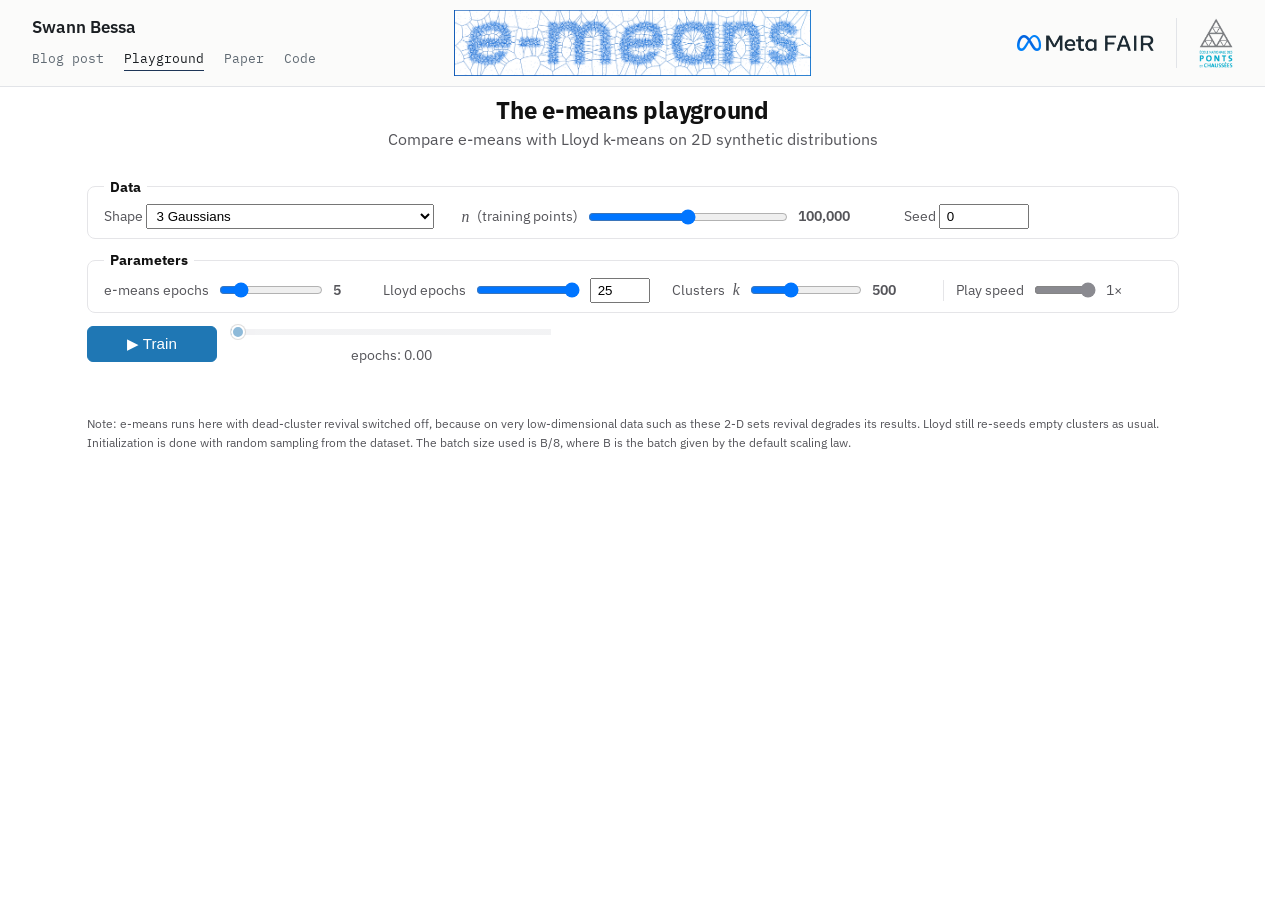
==== playground.html @ 5ebbab5a "Menu: Playground right after Blog post; playground draws Voronoi cells up to 700 clusters" ====
<!DOCTYPE html>
<html lang="en">
<head>
<meta charset="utf-8">
<meta name="viewport" content="width=device-width, initial-scale=1">
<meta name="color-scheme" content="light">
<title>The e-means playground</title>
<link rel="preconnect" href="https://fonts.googleapis.com">
<link rel="preconnect" href="https://fonts.gstatic.com" crossorigin>
<link href="https://fonts.googleapis.com/css2?family=IBM+Plex+Mono:wght@400;500;600&family=IBM+Plex+Sans:wght@400;500;600;700&display=swap" rel="stylesheet" media="print" onload="this.media='all'">
<noscript><link href="https://fonts.googleapis.com/css2?family=IBM+Plex+Mono:wght@400;500;600&family=IBM+Plex+Sans:wght@400;500;600;700&display=swap" rel="stylesheet"></noscript>
<style>
html{scrollbar-gutter:stable; -webkit-text-size-adjust:100%; text-size-adjust:100%;}
.em-header{border-bottom:1px solid #e2e4e8; background:#fbfbfa; line-height:1.5;}
.em-header-inner{max-width:1400px; margin:0 auto; padding:10px 32px; display:grid;
    grid-template-columns:1fr auto 1fr; align-items:center; gap:12px 36px;}
.em-left{justify-self:start; display:flex; align-items:baseline; flex-wrap:wrap; gap:8px 28px;}
.em-name{font-family:"IBM Plex Sans",-apple-system,"Segoe UI",sans-serif; font-weight:600; font-size:17px;
  color:#1b1f23; text-decoration:none;}
.em-nav{font-family:"IBM Plex Mono",ui-monospace,Menlo,Consolas,monospace; font-size:13px; display:flex; gap:20px;}
.em-nav a{color:#616b74; text-decoration:none; padding-bottom:2px; border-bottom:1px solid transparent;}
.em-nav a:hover, .em-nav a.active{color:#1b1f23; border-bottom-color:#1d3557;}
.em-paper{position:relative; display:inline-block;}
.em-paper summary{list-style:none; cursor:pointer; color:#616b74; padding-bottom:2px;
  border-bottom:1px solid transparent;}
.em-paper summary::-webkit-details-marker{display:none;}
.em-paper summary:hover, .em-paper[open] summary{color:#1b1f23; border-bottom-color:#1d3557;}
.em-paper-pop{position:absolute; left:0; top:calc(100% + 10px); z-index:20; width:min(680px, 92vw);
  background:#fff; border:1px solid #e2e4e8; border-radius:8px; padding:14px 16px;
  box-shadow:0 6px 24px rgba(0,0,0,0.08); font-family:"IBM Plex Sans",-apple-system,sans-serif;}
.em-paper-arxiv{font-size:13px; color:#616b74; margin-bottom:10px;}
.em-cite{font-family:"IBM Plex Mono",ui-monospace,Menlo,Consolas,monospace; font-size:12px;
  background:#f6f6f7; border:1px solid #e2e4e8; border-radius:6px; padding:10px 12px; margin:0 0 10px;
  white-space:pre; overflow-x:auto; color:#1b1f23;}
.em-copy{font-size:12px; padding:5px 12px;}
.em-mark{justify-self:center; display:block; line-height:0; background:#fff;
  border:none; transition:box-shadow 0.15s;}
.em-mark:hover{box-shadow:0 2px 10px rgba(0,0,0,0.12);}
.em-mark img{display:block; height:66px; width:auto;}
.em-mark{position:relative; cursor:zoom-in;}
.em-mark::after{content:"Click to zoom"; position:absolute; left:50%; top:calc(100% + 6px); transform:translateX(-50%); font:12px/1.4 "IBM Plex Sans",-apple-system,sans-serif; color:#fff; background:rgba(27,31,35,0.88); padding:3px 9px; border-radius:4px; white-space:nowrap; opacity:0; pointer-events:none; transition:opacity 0.15s; z-index:30;}
.em-mark:hover::after{opacity:1;}
.em-mark:focus-visible::after{opacity:1;}
.em-zoom{position:fixed; top:0; right:0; bottom:0; left:0; z-index:1000; display:none; flex-direction:column; align-items:center; justify-content:center; gap:16px; margin:0; padding:24px; background:rgba(251,251,250,0.97); cursor:zoom-out;}
.em-zoom.open{display:flex;}
.em-zoom img{max-width:min(1600px, 94vw); max-height:78vh; width:auto; height:auto; background:#fff; border:none; box-shadow:0 6px 30px rgba(0,0,0,0.12);}
.em-zoom figcaption{font-size:1.05em; color:#55555a;}
@media (max-width:1180px){
  .em-header-inner{grid-template-columns:1fr auto;}
  .em-mark{grid-column:1 / -1; grid-row:1;}
}
.em-logos{justify-self:end; display:flex; align-items:center; gap:22px;}
.em-logos > span{line-height:0; border:none; text-decoration:none;}
.em-logos img{display:block; width:auto;}
.em-logos .logo-fair{height:16px;}
.em-logos .logo-enpc{height:50px;}
.em-logos > span + span{padding-left:22px; border-left:1px solid #e2e4e8;}
</style>
<style>
:root{
  --ink:#111111; --ink-2:#55555a; --rule:#e5e5e8; --bg:#ffffff;
  --emablue:#1f77b4; --emared:#d62728;
}
*{box-sizing:border-box}
body{margin:0; background:var(--bg); color:var(--ink);
  font-family:"IBM Plex Sans",-apple-system,"Segoe UI","Helvetica Neue",Arial,sans-serif;
  line-height:1.5; font-size:16px;}
.wide{max-width:1140px; margin:0 auto; padding:14px 24px 80px;}
h1{font-size:1.7em; margin:8px 0 6px;}
p.lede{color:var(--ink-2); max-width:760px;}
h2{font-size:1.1em; margin:1.6em 0 0.5em;}
fieldset{border:1px solid var(--rule); border-radius:8px; padding:4px 16px 6px; margin:0 0 10px;}
fieldset .row{margin:2px 0;}
fieldset label{margin-top:1px; margin-bottom:1px;}
/* narrower parameter sliders so e-means epochs, Lloyd epochs and k fit on one line */
#paramKlog{width:112px;}
/* replay speed: not a run setting, so it looks different (grey, after a divider) */
.speedslider{display:inline-flex; align-items:center; gap:8px; padding-left:12px; border-left:1px solid var(--rule);}
/* the Parameters row is one line on desktop: slightly tighter gaps there */
@media (min-width:601px){fieldset:nth-of-type(2) .row{column-gap:12px;}}
#playSpeed{width:62px; accent-color:#8a8a90;}
.speedval{min-width:2.4em; color:var(--ink-2); font-variant-numeric:tabular-nums;}
@media (max-width:600px){.speedslider{display:grid; padding-left:0; border-left:0;} #playSpeed{width:100%;}}
#paramKval{min-width:3.5em;}
legend{font-weight:700; font-size:0.9em; padding:0 6px;}
label{display:inline-block; font-size:0.88em; color:var(--ink-2); margin:4px 10px 4px 0;}
input[type=number], select{font-size:0.95em; padding:3px 6px; width:90px;}
select{width:auto;}
textarea{width:100%; height:110px; font-family:"SF Mono","Menlo","Consolas",monospace; font-size:0.85em;}
.row{display:flex; flex-wrap:wrap; gap:4px 18px; align-items:center; margin:6px 0;}
.logslider{display:inline-flex; align-items:center; gap:8px;}
.logslider input[type=range]{width:200px;}
.logval{display:inline-block; min-width:5.5em; font-variant-numeric:tabular-nums; font-weight:600;}
button{font-size:0.95em; padding:8px 18px; border-radius:6px; border:1px solid var(--emablue);
  background:var(--emablue); color:#fff; cursor:pointer;}
button:hover{opacity:0.9}
button.secondary{background:#fff; color:var(--emablue);}
button:disabled{opacity:0.4; cursor:default;}
.anim-row{display:flex; flex-direction:column; margin-top:8px;
  border:1px solid var(--rule); border-radius:10px; padding:10px 20px 14px; background:#fcfcfd;}
/* below ~1100 px the chart moves to a second line instead of being cut off on the right */
.anim-panels{display:flex; gap:24px; flex-wrap:wrap; justify-content:center; justify-content:safe center; overflow-x:auto;}
.anim-row.stale .anim-panels{opacity:0.45;}
.anim-row canvas{border-radius:4px; max-width:100%; height:auto;}
.panel-title{font-weight:700; font-size:0.9em; min-height:1.3em; margin-bottom:6px; width:320px;
  display:flex; align-items:flex-end; line-height:1.3;}
.panel-title.lloyd{color:var(--emared)}
.panel-title.ema{color:var(--emablue)}
.readout{font-size:0.88em; color:var(--ink-2); margin-top:6px; min-height:3em; max-width:320px;}
.chart-legend{display:flex; gap:16px; justify-content:center; margin-top:8px; font-size:0.85em; color:var(--ink-2);}
.chart-legend .legend-item{display:inline-flex; align-items:center; gap:6px;}
.chart-legend .dot{display:inline-block; width:10px; height:10px; border-radius:50%;}
.chart-legend .line{display:inline-block; width:18px; height:0; border-top:2.2px solid; margin:0 1px;}
.chart-legend .line.dashed{border-top-style:dashed;}
.status{font-size:0.88em; color:var(--ink-2); margin-top:10px; white-space:pre-wrap; min-height:1.5em;}
.status.err{color:var(--emared); font-weight:600;}
.status .err{color:var(--emared); font-weight:600;}
/* the result: one sentence under the plots, each number in the colour of the method it favours */
.result-box{margin-top:14px; min-height:3.2em; font-size:1.02em; color:var(--ink); line-height:1.5;
  display:flex; flex-direction:column; align-items:center; justify-content:center; text-align:center;}
.result-box:empty{visibility:hidden;}
.result-box .better{color:var(--emablue);}
.result-box .worse{color:var(--emared);}
.result-box .tip{color:var(--ink-2); font-size:0.92em; margin-top:2px;}
.result-box .waiting{color:var(--ink-2); font-style:italic;}
.linslider{display:inline-flex; align-items:center; gap:8px;}
.math{font-family:"Times New Roman",Times,serif; font-style:italic; font-size:1.12em;}
.footnote{font-size:0.78em; color:var(--ink-2); font-weight:normal; margin-top:18px;}
.linslider input[type=range]{width:104px;}
.controls{display:flex; align-items:center; flex-wrap:wrap; gap:8px 14px; margin:2px 0 0;}
/* one button: Train / Pause / Resume; wide enough for its longest label ("Preparing…") so the slider does
   not move when the label changes */
#startBtn{min-width:8.6em; white-space:nowrap;}
/* while preparing it ignores clicks but keeps the keyboard focus (the disabled attribute would drop it) */
#startBtn[aria-disabled="true"]{opacity:0.4; cursor:default;}
.play-btn{
  flex:0 0 auto; width:36px; height:36px; border-radius:50%;
  border:1px solid var(--rule); background:#fff; color:var(--emablue);
  font-size:0.85em; cursor:pointer; display:flex; align-items:center;
  justify-content:center; padding:0 0 0 2px;
}
.play-btn:hover{background:#f3f7fb}
/* the slider is 320 px wide when there is room and shrinks with the box on a phone */
.slider-col{display:flex; flex-direction:column; align-items:center; gap:4px; flex:0 1 320px; min-width:0;}
.slider-col input[type=range]{width:100%}
.slider-label{font-size:0.85em; color:var(--ink-2)}
/* playback slider, like a video player: played | computed | not computed yet */
/* drawn on the input itself, so it repaints whenever --pf/--bf change; --be lets the computed part
   reach the right edge once training is done (the thumb-centre mapping alone stops 7 px short) */
.slider-col input[type=range]{-webkit-appearance:none; appearance:none; height:18px; margin:0;
  cursor:pointer; --pf:0; --bf:0; --be:0;
  background:linear-gradient(to right, var(--emablue) calc(7px + (100% - 14px) * var(--pf)),
    #aac6e0 0 calc(7px + (100% - 14px) * var(--bf) + 7px * var(--be)), #e6e7ea 0) center / 100% 6px no-repeat;}
.slider-col input[type=range]:disabled{cursor:default; opacity:0.5;}
.slider-col input[type=range]:focus{outline:none;}
.slider-col input[type=range]::-moz-range-track{height:6px; border:none; background:transparent;}
.slider-col input[type=range]::-webkit-slider-runnable-track{height:6px; border:none; background:transparent;}
.slider-col input[type=range]::-moz-range-progress{background:transparent;}
.slider-col input[type=range]::-moz-range-thumb{box-sizing:border-box; width:14px; height:14px; border-radius:50%;
  background:var(--emablue); border:2px solid #fff; box-shadow:0 0 0 1px rgba(0,0,0,0.25);}
.slider-col input[type=range]::-webkit-slider-thumb{-webkit-appearance:none; box-sizing:border-box; width:14px;
  height:14px; margin-top:-4px; border-radius:50%; background:var(--emablue); border:2px solid #fff;
  box-shadow:0 0 0 1px rgba(0,0,0,0.25);}
.slider-col input[type=range]:focus-visible::-moz-range-thumb{box-shadow:0 0 0 3px rgba(31,119,180,0.35);}
.slider-col input[type=range]:focus-visible::-webkit-slider-thumb{box-shadow:0 0 0 3px rgba(31,119,180,0.35);}
.linslider input[type=number]{width:4.5em;}
code{font-family:"SF Mono","Menlo","Consolas",monospace; background:#f4f4f6;
  border:1px solid var(--rule); border-radius:4px; padding:0.1em 0.4em; font-size:0.92em;}
</style>
<style id="emCodeStyle">
  .em-code-pop{width:auto; white-space:nowrap;}
  .em-nav .em-code-pop a.em-code-link{font-family:"IBM Plex Mono",ui-monospace,Menlo,Consolas,monospace; font-size:13px; color:#1f77b4;}
  /* phones: the pop-up spans the screen and its sentence wraps; the faiss path stays on one line */
  @media (max-width: 600px){
    .em-nav .em-code-pop{left:8px; right:8px; width:auto; white-space:normal;}
    .em-nav .em-code-pop a.em-code-link{white-space:nowrap;}
  }
</style>
<style id="pgHeroStyle">
  .pg-hero{padding:10px 0 11px; text-align:center;}
  .pg-hero-inner{max-width:1140px; margin:0 auto; padding:0 24px;}
  .pg-hero h1{font-size:24px; line-height:1.15; margin:0 0 2px; letter-spacing:-0.01em;}
  .pg-hero p.lede{font-size:16px; color:var(--ink-2); margin:0; max-width:none;}
</style>
<style id="pgPhoneStyle">
/* ===== Phones, tablets and touch screens. Every rule that changes the page is inside a media query that a
   desktop browser (fine pointer, wider than 600 px) does not match, so desktops render exactly as before. ===== */
.lbl{display:contents;}          /* label text wrapper: invisible on desktop, a grid cell on phones */
.touch-note{display:none;}       /* the note on phone limits, shown on touch screens only */

/* --- Touch screens (a finger is the main pointer): targets of at least 44 px, and 16 px text in the form
   fields so that iOS does not zoom the page in when one is tapped (pinch-zoom stays available). --- */
@media (pointer: coarse){
  select, input[type=number]{font-size:16px; min-height:44px;}
  #startBtn{min-height:44px;}
  .em-copy{min-height:44px;}
  .em-nav a.em-code-link{display:inline-block; padding:12px 0;}
  fieldset input[type=range]{height:44px;}
  /* the header links keep their look; an invisible margin around each one takes the finger */
  .em-name, .em-nav a, .em-paper summary{position:relative;}
  .em-name::after, .em-nav a::after, .em-paper summary::after{content:""; position:absolute;
    left:-6px; right:-6px; top:-11px; bottom:-11px;}
  /* playback slider: 44 px tall to grab, the visible track stays 6 px, the thumb grows from 14 to 26 px
     (the played / computed bar is re-drawn for the bigger thumb) */
  .slider-col input[type=range]{height:44px;
    background:linear-gradient(to right, var(--emablue) calc(13px + (100% - 26px) * var(--pf)),
      #aac6e0 0 calc(13px + (100% - 26px) * var(--bf) + 13px * var(--be)), #e6e7ea 0) center / 100% 6px no-repeat;}
  .slider-col input[type=range]::-moz-range-thumb{width:26px; height:26px;}
  .slider-col input[type=range]::-webkit-slider-thumb{width:26px; height:26px; margin-top:-10px;}
  .touch-note{display:block;}
}

/* --- Below 940 px the Paper menu (680 px wide, anchored at its link) runs off the right edge: open both menus
   under the header, inside the screen, and let the citation wrap --- */
@media (max-width: 940px){
  .em-header-inner{position:relative;}
  .em-paper{position:static;}
  .em-paper-pop{left:16px; right:16px; width:auto; max-width:680px; top:calc(100% - 4px);}
  .em-code-pop{left:auto;}
  .em-cite{white-space:pre-wrap;}
}

/* --- Phones held upright (up to 600 px wide) --- */
@media (max-width: 600px){
  /* header: the wordmark on its own line, shrunk to the screen; then the name with the two logos (smaller,
     still plain images); then the links */
  .em-header-inner{grid-template-columns:1fr auto; padding:10px 16px 6px; gap:6px 12px;}
  .em-mark{grid-column:1 / -1; grid-row:1; justify-self:center; width:min(100%, 340px);}
  .em-mark img{width:100%; height:auto;}
  .em-left{display:contents;}
  .em-name{grid-column:1; grid-row:2; align-self:center;}
  .em-logos{grid-column:2; grid-row:2; gap:14px;}
  .em-logos > span + span{padding-left:14px;}
  .em-logos .logo-fair{height:12px;}
  .em-logos .logo-enpc{height:32px;}
  .em-nav{grid-column:1 / -1; grid-row:3; gap:4px 18px; flex-wrap:wrap;}
  .em-nav a, .em-paper summary{white-space:nowrap;}
  .pg-hero{padding:8px 0 9px;}
  .pg-hero-inner{padding:0 16px;}
  .pg-hero h1{font-size:22px;}
  .pg-hero p.lede{font-size:15px; line-height:1.4;}
  .wide{padding:10px 16px 48px;}
  /* settings: one per line, as label | slider | value, with the slider taking what is left */
  fieldset{min-width:0; padding:2px 12px 6px; margin-bottom:8px;}
  .row{display:block; margin:0;}
  .row > label{display:grid; grid-template-columns:6.4em minmax(0, 1fr) 5.2em; align-items:center;
    column-gap:8px; margin:0; padding:1px 0; line-height:1.25;}
  .lbl{display:block;}
  .row > label > select, #genSeed{grid-column:2 / -1;}
  #genSeed, #paramIters{justify-self:start;}
  select{width:100%; min-width:0;}
  .row input[type=range], #paramKlog{width:100%; min-width:0; margin:0;}
  .row .logval{min-width:0;}
  .controls{flex-wrap:nowrap; scroll-margin-top:8px;}
  /* plots: Lloyd and e-means side by side at half width, the loss chart under them; the canvases keep
     their shape (only their displayed size changes, never what is computed or drawn) */
  .anim-row{padding:8px 8px 10px;}
  .anim-panels{display:grid; grid-template-columns:repeat(2, minmax(0, 1fr)); gap:6px 10px;}
  .anim-panels > div:nth-child(3){grid-column:1 / -1; justify-self:center; width:100%; max-width:360px;
    margin-top:6px;}
  .anim-row canvas{width:100% !important;}
  .panel-title{width:auto; margin-bottom:4px;}
  .pt-more{display:none;}
  .readout{max-width:none; font-size:0.8em; line-height:1.35; min-height:4.05em;}
  .chart-legend{font-size:0.875em;}
  .footnote{font-size:0.875em;}
}

/* --- Phones held sideways (short screen, touch, wider than 600 px; a narrower one keeps the upright layout):
   one-line header and title, and the three plots in one
   row, sized so that a plot fits on the screen together with the Train button and the slider --- */
@media (orientation: landscape) and (min-width: 601px) and (max-height: 500px) and (pointer: coarse){
  .em-header-inner{grid-template-columns:1fr auto 1fr; padding:6px 24px; gap:6px 24px;}
  .em-mark{grid-column:auto; grid-row:auto; width:auto;}
  .em-mark img{height:36px; width:auto;}
  .em-left{gap:0 20px;}
  .em-nav{gap:16px;}
  .em-logos{gap:14px;}
  .em-logos > span + span{padding-left:14px;}
  .em-logos .logo-fair{height:12px;}
  .em-logos .logo-enpc{height:34px;}
  .pg-hero{padding:6px 0 7px;}
  .pg-hero-inner{display:flex; flex-wrap:wrap; align-items:baseline; justify-content:center; column-gap:16px;}
  .wide{padding-top:10px;}
  .row > label{flex:1 1 auto; white-space:nowrap; margin:0;}
  .row input[type=range], #paramKlog{width:60px; flex:1 1 60px; min-width:50px;}
  select{max-width:10em;}
  #genSeed{width:4.5em;}
  .controls{scroll-margin-top:6px;}
  .anim-row{padding:8px 12px 10px;}
  .anim-panels{--pw:min(320px, calc(100vh - 130px), calc((100vw - 140px) / 3)); gap:16px;}
  .anim-panels > div{width:var(--pw);}
  .anim-row canvas{width:100% !important;}
  .panel-title{width:auto;}
  .pt-more{display:none;}
  .readout{max-width:none;}
}
@supports (height: 100svh){
  @media (orientation: landscape) and (min-width: 601px) and (max-height: 500px) and (pointer: coarse){
    /* the small viewport: the screen height left when the browser's toolbars are showing */
    .anim-panels{--pw:min(320px, calc(100svh - 130px), calc((100vw - 140px) / 3));}
  }
}
</style>
<meta name="description" content="Compare e-means with Lloyd k-means on 2D synthetic distributions">
<meta property="og:type" content="website">
<meta property="og:url" content="https://e-means.github.io/playground.html">
<meta property="og:title" content="The e-means playground">
<meta property="og:description" content="Compare e-means with Lloyd k-means on 2D synthetic distributions">
<meta property="og:image" content="https://e-means.github.io/assets/emeans-wordmark.png">
<meta name="twitter:card" content="summary_large_image">
<meta name="twitter:title" content="The e-means playground">
<meta name="twitter:description" content="Compare e-means with Lloyd k-means on 2D synthetic distributions">
<meta name="twitter:image" content="https://e-means.github.io/assets/emeans-wordmark.png">
</head>
<body>
<header class="em-header">
  <div class="em-header-inner">
    <div class="em-left">
      <a class="em-name" href="https://swannbessa.github.io/">Swann Bessa</a>
      <nav class="em-nav">
        <a href="./">Blog post</a>
        <a href="playground.html" class="active">Playground</a>
        <details class="em-paper">
          <summary>Paper</summary>
          <div class="em-paper-pop">
            <div class="em-paper-arxiv">arXiv: link added on release (the paper is under review)</div>
            <pre class="em-cite" id="emCite">@misc{emeans2026,
  title  = {E-means: outperforming k-means (in one-tenth the epochs)},
  author = {Bessa, Swann and Mazar&eacute;, Pierre-Emmanuel and Szilvasy, Gergely
            and Touvron, Hugo and Picard, David and Douze, Matthijs
            and J&eacute;gou, Herv&eacute;},
  year   = {2026}
}</pre>
            <button type="button" class="secondary em-copy" id="emCopy">Copy citation</button>
          </div>
        </details>
        <details class="em-paper em-code">
          <summary>Code</summary>
          <div class="em-paper-pop em-code-pop">
            e-means is available in faiss : <a class="em-code-link" href="https://github.com/facebookresearch/faiss/tree/main/contrib/e_means" target="_blank" rel="noopener">faiss/contrib/e_means</a>
          </div>
        </details>
      </nav>
    </div>
    <a class="em-mark" href="assets/emeans-wordmark.png?v=silk320" aria-label="Zoom into the e-means logo"><img src="assets/emeans-wordmark.png?v=silk320" alt="e-means"></a>
    <div class="em-logos">
      <span><img class="logo-fair" src="assets/meta-fair-logo.png" alt="Meta FAIR"></span>
      <span><img class="logo-enpc" src="assets/enpc-logo.png" alt="École nationale des ponts et chaussées"></span>
    </div>
  </div>
</header>
<header class="pg-hero">
  <div class="pg-hero-inner">
    <h1>The e-means playground</h1>
    <p class="lede">Compare e-means with Lloyd k-means on 2D synthetic distributions</p>
  </div>
</header>
<div class="wide">

<fieldset>
<legend>Data</legend>
<div id="genControls" class="row">
  <label>Shape
    <select id="distSelect">
      <option value="vo_toy">3 Gaussians</option>
      <optgroup label="Geometric shapes">
      <option value="spirals">Spirals (three arms)</option>
      <option value="meta_logo">Meta logo</option>
      <option value="heart">Heart</option>
      <option value="star">Star outline</option>
      <option value="checkerboard">Checkerboard</option>
      <option value="sierpinski">Sierpinski triangle</option>
      <option value="olympic_rings">Olympic rings</option>
      <option value="lissajous">Lissajous curve</option>
      <option value="galaxy">Galaxy</option>
      <option value="flower">Flower</option>
      </optgroup>
      <optgroup label="Clustered shapes">
      <option value="gaussian_blobs">Gaussian blobs</option>
      <option value="gaussian_blobs_close">Gaussian blobs (close/overlapping)</option>
      <option value="anisotropic_blobs">Anisotropic blobs</option>
      <option value="uniform_cubes">Uniform cubes</option>
      <option value="moons_tiled">Interleaving moons</option>
      <option value="rings">Concentric rings</option>
      <option value="duplicate_heavy">Duplicate-heavy blobs</option>
      </optgroup>
      <optgroup label="Paper appendix">
      <option value="syn_unif_cube">Uniform cube</option>
      <option value="syn_gauss_iso">Isotropic Gaussian</option>
      <option value="syn_gauss_pow_a05">Stretched Gaussian (a = 1/2)</option>
      <option value="syn_gauss_pow_a1">Stretched Gaussian (a = 1)</option>
      <option value="syn_gauss_pow_a2">Stretched Gaussian (a = 2)</option>
      <option value="syn_gmm">Gaussian mixture (G = K)</option>
      <option value="syn_gmm_zipf">Gaussian mixture, Zipf-weighted (G = K)</option>
      </optgroup>
    </select>
  </label>
  <label class="logslider"><span class="lbl"><i class="math">n</i> (training points)</span>
    <input type="range" id="genNlog" min="4" max="6" step="0.01" value="5">
    <span class="logval" id="genNval">100,000</span>
    <input type="hidden" id="genN" value="100000">
  </label>
  <label>Seed <input type="number" id="genSeed" value="0" min="0" step="1"></label>
</div>
</fieldset>

<fieldset>
<legend>Parameters</legend>
<div class="row">
  <label class="linslider">e-means epochs
    <input type="range" id="paramEpochs" min="1" max="25" step="1" value="5">
    <span class="logval" id="paramEpochsVal" style="min-width:2em;">5</span>
  </label>
  <label class="linslider">Lloyd epochs
    <input type="range" id="paramItersRange" min="1" max="25" step="1" value="25">
    <input type="number" id="paramIters" value="25" min="1" max="1000" step="1">
  </label>
  <label class="logslider"><span class="lbl">Clusters <i class="math">k</i></span>
    <input type="range" id="paramKlog" min="2" max="4" step="any" value="2.69897">
    <span class="logval" id="paramKval">500</span>
    <input type="hidden" id="paramK" value="500">
  </label>
  <label class="speedslider" title="Slows the replay down. Training and the results are not affected.">Play speed
    <input type="range" id="playSpeed" min="0.1" max="1" step="0.05" value="1" aria-label="Replay speed">
    <span class="speedval" id="playSpeedVal">1&times;</span>
  </label>
</div>
</fieldset>

<div class="controls">
  <button id="startBtn" data-mode="train" aria-disabled="false">&#9654;&#xFE0E; Train</button>
  <div class="slider-col">
    <input type="range" min="0" max="1" step="0.01" value="0" aria-label="Playback position in epochs" disabled>
    <div class="slider-label">epochs: <span class="val">0.00</span><span class="wait"></span></div>
  </div>
</div>

<div class="anim-row" id="animRow" style="display:none;">
  <div class="anim-panels">
  <div>
    <div class="panel-title lloyd"><span>Lloyd<span class="pt-more"> (full batch)</span></span></div>
    <canvas class="left" width="320" height="320"></canvas>
    <div class="readout" data-r="lloyd"></div>
  </div>
  <div>
    <div class="panel-title ema"><span>e-means<span class="pt-more"> (scaling-law batch + step)</span></span></div>
    <canvas class="right" width="320" height="320"></canvas>
    <div class="readout" data-r="ema"></div>
  </div>
  <div>
    <div class="panel-title" style="color:var(--ink-2)">Loss (MSE): train vs held-out test</div>
    <canvas class="chart" width="320" height="320"></canvas>
    <div class="chart-legend" style="display:grid; grid-template-columns:auto auto; column-gap:16px; row-gap:4px; justify-content:center;">
      <span class="legend-item"><i class="line" style="border-top-color:var(--emablue)"></i>e-means train</span>
      <span class="legend-item"><i class="line dashed" style="border-top-color:var(--emablue)"></i>e-means test</span>
      <span class="legend-item"><i class="line" style="border-top-color:var(--emared)"></i>Lloyd train</span>
      <span class="legend-item"><i class="line dashed" style="border-top-color:var(--emared)"></i>Lloyd test</span>
    </div>
  </div>
  </div>
</div>
<div class="result-box" id="resultBox" style="display:none;"></div>
<div id="statusBox" class="status"></div>

<p class="footnote">Note: e-means runs here with dead-cluster revival switched off, because on very
low-dimensional data such as these 2-D sets revival degrades its results. Lloyd still re-seeds
empty clusters as usual. Initialization is done with random sampling from the dataset.
The batch size used is B/8, where B is the batch given by the default scaling law.</p>
<p class="footnote touch-note">On phones and tablets this page keeps runs small, so that the tab
fits in a phone's memory and a run takes about a minute: <i class="math">n</i> stops at about 300,000 points, a
run may do at most 3 times the work of the default one (<i class="math">n</i> &times; <i class="math">k</i>
&times; all epochs up to 4.5 billion), and training uses at most 4 threads. None of this changes the results.
For bigger runs, use a computer.</p>

<script>
"use strict";

function mulberry32(seed) {
  let a = seed >>> 0;
  return function () {
    a |= 0; a = (a + 0x6D2B79F5) | 0;
    let t = Math.imul(a ^ (a >>> 15), 1 | a);
    t = (t + Math.imul(t ^ (t >>> 7), 61 | t)) ^ t;
    return ((t ^ (t >>> 14)) >>> 0) / 4294967296;
  };
}
function gaussian(rng) {
  let u = 0, v = 0;
  while (u === 0) u = rng();
  while (v === 0) v = rng();
  return Math.sqrt(-2 * Math.log(u)) * Math.cos(2 * Math.PI * v);
}
function shuffledIndices(rng, n) {
  const a = new Array(n);
  for (let i = 0; i < n; i++) a[i] = i;
  for (let i = n - 1; i > 0; i--) {
    const j = Math.floor(rng() * (i + 1));
    const tmp = a[i]; a[i] = a[j]; a[j] = tmp;
  }
  return a;
}
function choiceNoReplace(rng, n, k) {
  return shuffledIndices(rng, n).slice(0, k);
}
function weightedChoice(rng, items, weights, wsum) {
  let r = rng() * wsum;
  for (let i = 0; i < items.length; i++) {
    r -= weights[i];
    if (r <= 0) return items[i];
  }
  return items[items.length - 1];
}

function multinomialSizes(rng, n, k) {
  const sizes = new Array(k).fill(0);
  for (let i = 0; i < n; i++) sizes[Math.floor(rng() * k)]++;
  return sizes;
}
function weightedMultinomialSizes(rng, n, weights) {
  const k = weights.length;
  const wsum = weights.reduce((a, b) => a + b, 0);
  const cum = new Array(k);
  let acc = 0;
  for (let i = 0; i < k; i++) { acc += weights[i] / wsum; cum[i] = acc; }
  const sizes = new Array(k).fill(0);
  for (let i = 0; i < n; i++) {
    const r = rng();
    let lo = 0, hi = k - 1;
    while (lo < hi) { const mid = (lo + hi) >> 1; if (cum[mid] < r) lo = mid + 1; else hi = mid; }
    sizes[lo]++;
  }
  return sizes;
}
function padRows(rng, rows, fromDim, d) {
  if (fromDim >= d) return rows.map(r => r.slice(0, d));
  return rows.map(r => {
    const row = r.slice();
    for (let e = fromDim; e < d; e++) row.push(gaussian(rng) * 0.05);
    return row;
  });
}
function genGaussianBlobs(n, k, d, seed, spread) {
  spread = spread || 1.0;
  const rng = mulberry32(seed);
  const centers = Array.from({ length: k }, () => Array.from({ length: d }, () => rng() * 20 - 10));
  const sizes = multinomialSizes(rng, n, k);
  const rows = [];
  for (let i = 0; i < k; i++) {
    for (let s = 0; s < sizes[i]; s++) {
      rows.push(centers[i].map(c => c + gaussian(rng) * spread));
    }
  }
  return rows;
}
function genAnisotropicBlobs(n, k, d, seed) {
  const rng = mulberry32(seed);
  const centers = Array.from({ length: k }, () => Array.from({ length: d }, () => rng() * 20 - 10));
  const sizes = multinomialSizes(rng, n, k);
  const rows = [];
  for (let i = 0; i < k; i++) {
    const scale = Array.from({ length: d }, () => rng() * 2.8 + 0.2);
    for (let s = 0; s < sizes[i]; s++) {
      rows.push(centers[i].map((c, t) => c + gaussian(rng) * scale[t]));
    }
  }
  return rows;
}
function genUniformCubes(n, k, d, seed, side) {
  side = side || 2.0;
  const rng = mulberry32(seed);
  const centers = Array.from({ length: k }, () => Array.from({ length: d }, () => rng() * 20 - 10));
  const sizes = multinomialSizes(rng, n, k);
  const rows = [];
  for (let i = 0; i < k; i++) {
    for (let s = 0; s < sizes[i]; s++) {
      rows.push(centers[i].map(c => c + (rng() * 2 - 1) * side));
    }
  }
  return rows;
}
function genMoonsTiled(n, k, d, seed, noise) {
  noise = noise || 0.08;
  const rng = mulberry32(seed);
  const pairs = Math.max(1, Math.floor(k / 2));
  const perPair = Math.floor(n / pairs);
  const rows = [];
  for (let p = 0; p < pairs; p++) {
    const cx = rng() * 30 - 15, cy = rng() * 30 - 15;
    const half = Math.floor(perPair / 2);
    for (let i = 0; i < perPair; i++) {
      const t = rng() * Math.PI;
      let x, y;
      if (i < half) { x = Math.cos(t); y = Math.sin(t); }
      else { x = 1 - Math.cos(t); y = 1 - Math.sin(t) - 0.5; }
      x = x * 6 + cx + gaussian(rng) * noise * 6;
      y = y * 6 + cy + gaussian(rng) * noise * 6;
      const row = [x, y];
      for (let e = 2; e < d; e++) row.push(gaussian(rng) * 0.05);
      rows.push(row);
    }
  }
  return rows;
}
function genGaussianBlobsClose(n, k, d, seed) {

  const rng = mulberry32(seed);
  const centers = Array.from({ length: k }, () => Array.from({ length: d }, () => rng() * 4 - 2));
  const sizes = multinomialSizes(rng, n, k);
  const rows = [];
  for (let i = 0; i < k; i++) {
    for (let s = 0; s < sizes[i]; s++) {
      rows.push(centers[i].map(c => c + gaussian(rng)));
    }
  }
  return rows;
}
function genRings(n, k, d, seed) {
  const rng = mulberry32(seed);
  const nRings = Math.max(2, Math.floor(k / 4));
  const perRing = Math.floor(n / nRings);
  const rows = [];
  for (let i = 0; i < nRings; i++) {
    const r = 2.0 + i * 3.0;
    for (let s = 0; s < perRing; s++) {
      const theta = rng() * 2 * Math.PI;
      const x = r * Math.cos(theta) + gaussian(rng) * 0.3;
      const y = r * Math.sin(theta) + gaussian(rng) * 0.3;
      rows.push([x, y]);
    }
  }
  return padRows(rng, rows, 2, d);
}
function genDuplicateHeavy(n, k, d, seed, dupFrac) {
  dupFrac = dupFrac || 0.3;
  const rng = mulberry32(seed);
  const nUnique = Math.max(k, Math.round(n * (1 - dupFrac)));
  const base = genGaussianBlobs(nUnique, k, d, seed);
  const extra = [];
  for (let i = 0; i < n - nUnique; i++) extra.push(base[Math.floor(rng() * base.length)]);
  return base.concat(extra);
}

function genSynUnifCube(n, k, d, seed) {
  const rng = mulberry32(seed);
  const half = Math.sqrt(3);
  const rows = new Array(n);
  for (let i = 0; i < n; i++) {
    const r = new Array(d);
    for (let t = 0; t < d; t++) r[t] = (rng() * 2 - 1) * half;
    rows[i] = r;
  }
  return rows;
}
function genSynGaussPow(alpha) {
  return function (n, k, d, seed) {
    const rng = mulberry32(seed);

    const lam = Array.from({ length: d }, (_, i) => Math.pow(i + 1, -alpha));
    const sum = lam.reduce((a, b) => a + b, 0);
    const sd = lam.map(v => Math.sqrt(v * d / sum));
    const rows = new Array(n);
    for (let i = 0; i < n; i++) {
      const r = new Array(d);
      for (let t = 0; t < d; t++) r[t] = gaussian(rng) * sd[t];
      rows[i] = r;
    }
    return rows;
  };
}
function genSynGmm(zipf) {
  return function (n, k, d, seed) {
    const rng = mulberry32(seed);

    const sw = Math.sqrt(1 / 3), smu = Math.sqrt(2 / 3);
    const means = Array.from({ length: k }, () => Array.from({ length: d }, () => gaussian(rng) * smu));
    const sizes = zipf > 0
      ? weightedMultinomialSizes(rng, n, Array.from({ length: k }, (_, g) => Math.pow(g + 1, -zipf)))
      : multinomialSizes(rng, n, k);
    const rows = [];
    for (let g = 0; g < k; g++) {
      const mu = means[g];
      for (let s = 0; s < sizes[g]; s++) rows.push(mu.map(m => m + gaussian(rng) * sw));
    }
    return rows;
  };
}

function splitCounts(n, weights) {
  const s = weights.reduce((a, b) => a + b, 0);
  const c = weights.map(w => Math.floor(n * w / s));
  c[0] += n - c.reduce((a, b) => a + b, 0);
  return c;
}
function genVoToy(n, k, d, seed) {
  const rng = mulberry32(seed);
  const c = splitCounts(n, [7000, 1000, 500, 500]);
  const rows = [];
  const blob = (m, cx, cy) => { for (let i = 0; i < m; i++) rows.push([cx + gaussian(rng) / 2, cy + gaussian(rng) / 2]); };
  blob(c[0], -1, -1); blob(c[1], 1, -1); blob(c[2], 0, 1);
  for (let i = 0; i < c[3]; i++) rows.push([(rng() - 0.5) * 6, (rng() - 0.5) * 6]);
  return padRows(rng, rows, 2, d);
}

function rejection(n, rng, draw, keep) {
  const rows = [];
  while (rows.length < n) { const p = draw(); if (keep(p)) rows.push(p); }
  return rows;
}
function genSpirals(n, k, d, seed) {
  const rng = mulberry32(seed), rows = new Array(n), arms = 3;
  for (let i = 0; i < n; i++) {
    const t = Math.sqrt(rng()) * 3 * Math.PI, a = t + Math.floor(rng() * arms) * 2 * Math.PI / arms;
    const r = t / (3 * Math.PI);
    rows[i] = [r * Math.cos(a) + gaussian(rng) * 0.05, r * Math.sin(a) + gaussian(rng) * 0.05];
  }
  return padRows(rng, rows, 2, d);
}

const META_LOGO = { nx: 1150, ny: 764, b64: "AADEACAAAACnAyEAAQC4ADYAAQCbAzcAAgCwAEYAAgCTA0cAAwCqAFEAAwCNA1IABACkAFwABACIA1wABQCfAGUABQCDA2YABgCbAG0ABgB/A24ABwCXAHUABwB7A3UACACUAHsACAB4A3wACQCQAIIACQB1A4IACgCNAIgACgByA4gACwCKAI4ACwBvA40ADACHAJMADABsA5MADQCEAJkADQBpA5kADgCCAJ0ADgBnA50ADwB/[base64]/A+wAJgBYAPAAJgA9A+8AJwBWAPMAJwA8A/EAKABVAPYAKAA7A/MAKQBUAPgAKQA5A/YAKgBTAPoAKgA4A/kAKwBRAP0AKwA3A/sALABQAAABLAA2A/[base64]/[base64]/[base64]/[base64]/A3UApgALAIUApgAoAY4ApgDQAp4ApgD/[base64]/ApsAvwAJBHAAwAAGAH8AwAA+AYgAwAC/ApoAwAAJBHAAwQAFAIAAwQA/[base64]/AAAAHwA/ABpAYEA/ACaApYA/AARBG0A/QAAAHwA/QBpAYEA/QCaApYA/QARBG0A/gAAAHwA/gBqAYEA/gCZApYA/gARBG0A/wAAAHwA/wBrAYAA/wCZApYA/[base64]/AX4AHQGHApQAHQEQBG4AHgEAAH0AHgF/[base64]/ApUAKQEQBG4AKgEBAH0AKgGHAX0AKgF/[base64]/[base64]/A3AAoQERAIAAoQHTAfgAoQH/A3AAogERAIEAogHUAfcAogH/A3AAowESAIAAowHUAfYAowH/A28ApAESAIAApAHVAfQApAH/[base64]/[base64]/AZcA9gHkA3MA9wErAIYA9wH+AZgA9wHkA3MA+AErAIYA+AH9AZgA+AHkA3IA+QErAIcA+QH9AZcA+QHjA3MA+gEsAIYA+gH8AZgA+gHjA3IA+wEsAIcA+wH7AZgA+wHiA3MA/AEsAIcA/AH7AZgA/AHiA3MA/QEtAIcA/QH6AZgA/QHiA3IA/gEtAIcA/gH5AZgA/gHhA3MA/wEuAIcA/wH4AZkA/[base64]/AIwAJwLaAb8AJwLNA3YAKAI/[base64]/A3kAPgJKAJIAPgLFAeQAPgK/A3gAPwJLAJIAPwLEAeYAPwK+A3kAQAJLAJMAQALDAegAQAK9A3kAQQJMAJIAQQLCAeoAQQK9A3kAQgJMAJMAQgLBAesAQgK8A3kAQwJNAJMAQwLAAe0AQwK7A3oARAJOAJMARAK/[base64]/[base64]/AKQBjgJ4AokAjgJmA54AjwKAAKIBjwJ5AooAjwJkA58AkAKBAKABkAJ6AowAkAJhA6EAkQKBAJ8BkQJ6Ao4AkQJfA6IAkgKCAJ0BkgJ7ApAAkgJcA6QAkwKDAJsBkwJ8ApIAkwJZA6YAlAKEAJkBlAJ9ApQAlAJWA6kAlQKFAJcBlQJ+ApYAlQJSA6wAlgKGAJUBlgJ/[base64]/[base64]/AnkA8wIPAX0A8wICA3MA9AITAXYA9AIGA2sA9QIXAW4A9QIJA2QA9gIbAWUA9gINA1wA9wIgAVsA9wIRA1MA+AIlAVEA+AIWA0kA+QIrAUQA+QIbAz4A+gIyATYA+gIiAzAA+wI9AR8A+wIrAxwA" };
let _metaRuns = null;
function metaRuns() {
  if (_metaRuns) return _metaRuns;
  const bin = atob(META_LOGO.b64), bytes = new Uint8Array(bin.length);
  for (let i = 0; i < bin.length; i++) bytes[i] = bin.charCodeAt(i);
  const r = new Uint16Array(bytes.buffer);
  const nr = r.length / 3, cum = new Float64Array(nr);
  let acc = 0;
  for (let i = 0; i < nr; i++) { acc += r[3 * i + 2]; cum[i] = acc; }
  _metaRuns = { r, cum, nr };
  return _metaRuns;
}
function genMetaLogo(n, k, d, seed) {
  const rng = mulberry32(seed), { r, cum, nr } = metaRuns(), total = cum[nr - 1];
  const s = 2 / META_LOGO.nx, rows = new Array(n);
  for (let p = 0; p < n; p++) {
    const u = rng() * total;
    let lo = 0, hi = nr - 1;
    while (lo < hi) { const mid = (lo + hi) >> 1; if (cum[mid] > u) hi = mid; else lo = mid + 1; }
    const x = r[3 * lo + 1] + (u - (cum[lo] - r[3 * lo + 2]));
    const y = r[3 * lo] + rng();
    rows[p] = [x * s - 1, (y - META_LOGO.ny / 2) * s];
  }
  return padRows(rng, rows, 2, d);
}
function genHeart(n, k, d, seed) {
  const rng = mulberry32(seed);
  const rows = rejection(n, rng, () => [rng() * 3 - 1.5, rng() * 3 - 1.3],
    ([x, y]) => Math.pow(x * x + y * y - 1, 3) - x * x * y * y * y <= 0);
  return padRows(rng, rows, 2, d);
}
function genStar(n, k, d, seed) {
  const rng = mulberry32(seed), v = [];
  for (let i = 0; i < 10; i++) { const a = Math.PI / 2 + i * Math.PI / 5, r = i % 2 === 0 ? 1 : 0.4; v.push([r * Math.cos(a), r * Math.sin(a)]); }
  const rows = new Array(n);
  for (let i = 0; i < n; i++) {
    const e = Math.floor(rng() * 10), t = rng(), a = v[e], b = v[(e + 1) % 10];
    rows[i] = [a[0] * (1 - t) + b[0] * t + gaussian(rng) * 0.015, a[1] * (1 - t) + b[1] * t + gaussian(rng) * 0.015];
  }
  return padRows(rng, rows, 2, d);
}
function genCheckerboard(n, k, d, seed) {
  const rng = mulberry32(seed);
  const rows = rejection(n, rng, () => [rng() * 8, rng() * 8],
    ([x, y]) => (Math.floor(x) + Math.floor(y)) % 2 === 0);
  return padRows(rng, rows, 2, d);
}
function genSierpinski(n, k, d, seed) {
  const rng = mulberry32(seed), v = [[0, 0], [1, 0], [0.5, Math.sqrt(3) / 2]];
  let p = [rng(), rng()];
  const rows = [];
  for (let i = 0; i < n + 50; i++) {
    const c = v[Math.floor(rng() * 3)];
    p = [(p[0] + c[0]) / 2, (p[1] + c[1]) / 2];
    if (i >= 50) rows.push(p);
  }
  return padRows(rng, rows, 2, d);
}
function genOlympicRings(n, k, d, seed) {
  const rng = mulberry32(seed), c = [[-2.2, 0], [0, 0], [2.2, 0], [-1.1, -1], [1.1, -1]], rows = new Array(n);
  for (let i = 0; i < n; i++) {
    const r = c[Math.floor(rng() * 5)], t = rng() * 2 * Math.PI;
    rows[i] = [r[0] + Math.cos(t) + gaussian(rng) * 0.04, r[1] + Math.sin(t) + gaussian(rng) * 0.04];
  }
  return padRows(rng, rows, 2, d);
}
function genLissajous(n, k, d, seed) {
  const rng = mulberry32(seed), rows = new Array(n);
  for (let i = 0; i < n; i++) {
    const t = rng() * 2 * Math.PI;
    rows[i] = [Math.sin(3 * t + Math.PI / 2) + gaussian(rng) * 0.02, Math.sin(2 * t) + gaussian(rng) * 0.02];
  }
  return padRows(rng, rows, 2, d);
}
function genGalaxy(n, k, d, seed) {
  const rng = mulberry32(seed), c = splitCounts(n, [3, 7]), rows = [];
  for (let i = 0; i < c[0]; i++) rows.push([gaussian(rng) * 0.15, gaussian(rng) * 0.15]);
  for (let i = 0; i < c[1]; i++) {
    const t = rng() * 2.5 * Math.PI, r = 0.15 * Math.exp(0.25 * t), a = t + Math.floor(rng() * 2) * Math.PI;
    const s = 0.03 + 0.04 * r;
    rows.push([r * Math.cos(a) + gaussian(rng) * s, r * Math.sin(a) + gaussian(rng) * s]);
  }
  return padRows(rng, rows, 2, d);
}
function genFlower(n, k, d, seed) {
  const rng = mulberry32(seed);
  const rows = rejection(n, rng, () => [rng() * 2 - 1, rng() * 2 - 1],
    ([x, y]) => Math.hypot(x, y) <= Math.abs(Math.cos(5 * Math.atan2(y, x) / 2)));
  return padRows(rng, rows, 2, d);
}

const GENERATORS = {
  gaussian_blobs: genGaussianBlobs,
  gaussian_blobs_close: genGaussianBlobsClose,
  anisotropic_blobs: genAnisotropicBlobs,
  uniform_cubes: genUniformCubes,
  moons_tiled: genMoonsTiled,
  rings: genRings,
  duplicate_heavy: genDuplicateHeavy,
  syn_unif_cube: genSynUnifCube,
  syn_gauss_iso: genSynGaussPow(0),
  syn_gauss_pow_a05: genSynGaussPow(0.5),
  syn_gauss_pow_a1: genSynGaussPow(1),
  syn_gauss_pow_a2: genSynGaussPow(2),
  syn_gmm: genSynGmm(0),
  syn_gmm_zipf: genSynGmm(1),
  vo_toy: genVoToy,
  spirals: genSpirals,
  meta_logo: genMetaLogo,
  heart: genHeart,
  star: genStar,
  checkerboard: genCheckerboard,
  sierpinski: genSierpinski,
  olympic_rings: genOlympicRings,
  lissajous: genLissajous,
  galaxy: genGalaxy,
  flower: genFlower,
};

function flattenRows(rows) {
  const n = rows.length, d = rows[0].length;
  const flat = new Float64Array(n * d);
  for (let i = 0, off = 0; i < n; i++, off += d) {
    const r = rows[i];
    for (let t = 0; t < d; t++) flat[off + t] = r[t];
  }
  return flat;
}
function rowsFromFlat(flat, n, d) {
  const rows = new Array(n);
  for (let i = 0, off = 0; i < n; i++, off += d) rows[i] = Array.from(flat.subarray(off, off + d));
  return rows;
}

const _bfF = new Float32Array(1), _bfU = new Uint32Array(_bfF.buffer);
function bf16(v) {
  _bfF[0] = v;
  const u = _bfU[0];
  _bfU[0] = ((u + 0x7FFF + ((u >>> 16) & 1)) >>> 0) & 0xFFFF0000;
  return _bfF[0];
}
function roundBf16(src) {
  const out = new Float64Array(src.length);
  for (let i = 0; i < src.length; i++) out[i] = bf16(src[i]);
  return out;
}

function prepBf16Centroids(Cflat, K, d) {
  const Cr = roundBf16(Cflat);
  const cn = new Float64Array(K);
  for (let j = 0, off = 0; j < K; j++, off += d) {
    let s = 0;
    for (let t = 0; t < d; t++) s = Math.fround(s + Math.fround(Cr[off + t] * Cr[off + t]));
    cn[j] = s;
  }
  return { Cr, cn };
}
function assignIndexBf16(Xr, xOff, Cr, cn, K, d) {
  let best = 0, bestKey = Infinity;
  for (let j = 0, cOff = 0; j < K; j++, cOff += d) {
    let dot = 0;
    for (let t = 0; t < d; t++) dot = Math.fround(dot + Math.fround(Xr[xOff + t] * Cr[cOff + t]));
    const key = Math.fround(cn[j] - 2 * dot);
    if (key < bestKey) { bestKey = key; best = j; }
  }
  return best;
}

function trainAssignFlat(Xflat, Xr, n, Cflat, K, d, codesOut) {
  if (!Xr) return fullAssignFlat(Xflat, n, Cflat, K, d, codesOut).codes;
  const codes = codesOut || new Int32Array(n);
  const { Cr, cn } = prepBf16Centroids(Cflat, K, d);
  for (let i = 0, off = 0; i < n; i++, off += d) codes[i] = assignIndexBf16(Xr, off, Cr, cn, K, d);
  return codes;
}

let _lastAssignDist = 0;
function assignIndexFlat(Xflat, xOff, Cflat, K, d) {
  let best = 0, bestDist = Infinity;

  if (d === 2) {
    const x0 = Xflat[xOff], x1 = Xflat[xOff + 1];
    for (let j = 0, cOff = 0; j < K; j++, cOff += 2) {
      const diff0 = x0 - Cflat[cOff], diff1 = x1 - Cflat[cOff + 1];
      const s = diff0 * diff0 + diff1 * diff1;
      if (s < bestDist) { bestDist = s; best = j; }
    }
  } else {
    for (let j = 0, cOff = 0; j < K; j++, cOff += d) {
      let s = 0;
      for (let t = 0; t < d; t++) {
        const diff = Xflat[xOff + t] - Cflat[cOff + t];
        s += diff * diff;
      }
      if (s < bestDist) { bestDist = s; best = j; }
    }
  }
  _lastAssignDist = bestDist;
  return best;
}

function fullAssignFlat(Xflat, n, Cflat, K, d, codesOut) {
  const codes = codesOut || new Int32Array(n);
  let totalSq = 0;
  for (let i = 0, off = 0; i < n; i++, off += d) {
    const j = assignIndexFlat(Xflat, off, Cflat, K, d);
    codes[i] = j;
    totalSq += _lastAssignDist;
  }
  return { codes, loss: totalSq / n };
}

function fullAssign(X, C, K, d) {
  return fullAssignFlat(flattenRows(X), X.length, flattenRows(C), K, d);
}

// Phones and tablets (a finger as the main pointer) run at most 4 threads at once: a phone that reports 8 cores
// usually has about 4 fast ones, and fewer threads keep the replay smooth and the tab's memory lower (measured on
// an emulated 4-core phone: 95th-percentile frame gap 17 ms instead of 33, peak 72 MB lower). No result depends
// on the number of threads; on a touch device with many fast cores, training is slower.
const TOUCH_DEVICE = typeof matchMedia === "function" && matchMedia("(pointer: coarse)").matches;
const THREAD_CAP = TOUCH_DEVICE ? 4 : Infinity;
// the layouts in which the plots start below the screen (same queries as in the stylesheet)
const PHONE_LAYOUT = typeof matchMedia === "function" ? matchMedia("(max-width: 600px), "
  + "(orientation: landscape) and (min-width: 601px) and (max-height: 500px) and (pointer: coarse)") : null;
const PARALLEL_WORK_THRESHOLD = 2000000;
const _workerSrc = `
self.onmessage = function (e) {
  const msg = e.data;
  if (msg.type === "init") {
    self._X = new Float64Array(msg.X);
    self._start = msg.start;
    self._len = msg.len;
    self._d = msg.d;
    self._blocks = msg.blocks;
  } else if (msg.type === "score" && msg.bf16) {

    const C = new Float64Array(msg.C);
    const K = msg.K, d = self._d, X = self._X, len = self._len;
    const F = new Float32Array(1), U = new Uint32Array(F.buffer);
    const bf = (v) => { F[0] = v; const u = U[0]; U[0] = ((u + 0x7FFF + ((u >>> 16) & 1)) >>> 0) & 0xFFFF0000; return F[0]; };
    if (!self._Xr) { self._Xr = new Float64Array(X.length); for (let i = 0; i < X.length; i++) self._Xr[i] = bf(X[i]); }
    const Xr = self._Xr;
    const Cr = new Float64Array(C.length);
    for (let i = 0; i < C.length; i++) Cr[i] = bf(C[i]);
    const cn = new Float64Array(K);
    for (let j = 0, off = 0; j < K; j++, off += d) {
      let s = 0;
      for (let t = 0; t < d; t++) s = Math.fround(s + Math.fround(Cr[off + t] * Cr[off + t]));
      cn[j] = s;
    }
    const codes = new Int32Array(len), sums = [];
    let totalSq = 0, b = 0, left = self._blocks[0];
    for (let i = 0, xOff = 0; i < len; i++, xOff += d) {
      let best = 0, bestKey = Infinity;
      for (let j = 0, cOff = 0; j < K; j++, cOff += d) {
        let dot = 0;
        for (let t = 0; t < d; t++) dot = Math.fround(dot + Math.fround(Xr[xOff + t] * Cr[cOff + t]));
        const key = Math.fround(cn[j] - 2 * dot);
        if (key < bestKey) { bestKey = key; best = j; }
      }
      codes[i] = best;
      let s = 0;
      for (let t = 0, cOff = best * d; t < d; t++) { const diff = X[xOff + t] - C[cOff + t]; s += diff * diff; }
      totalSq += s;
      if (--left === 0) { sums.push(totalSq); totalSq = 0; left = self._blocks[++b]; }
    }
    self.postMessage({ codes, sums, start: self._start }, [codes.buffer]);
  } else if (msg.type === "score") {
    const C = new Float64Array(msg.C);
    const K = msg.K, d = self._d, X = self._X, len = self._len;
    const codes = new Int32Array(len), sums = [];
    let totalSq = 0, b = 0, left = self._blocks[0];

    for (let i = 0, xOff = 0; i < len; i++, xOff += d) {
      let best = 0, bestDist = Infinity;
      if (d === 2) {
        const x0 = X[xOff], x1 = X[xOff + 1];
        for (let j = 0, cOff = 0; j < K; j++, cOff += 2) {
          const d0 = x0 - C[cOff], d1 = x1 - C[cOff + 1];
          const s = d0 * d0 + d1 * d1;
          if (s < bestDist) { bestDist = s; best = j; }
        }
      } else {
        for (let j = 0, cOff = 0; j < K; j++, cOff += d) {
          let s = 0;
          for (let t = 0; t < d; t++) { const diff = X[xOff + t] - C[cOff + t]; s += diff * diff; }
          if (s < bestDist) { bestDist = s; best = j; }
        }
      }
      codes[i] = best;
      totalSq += bestDist;
      if (--left === 0) { sums.push(totalSq); totalSq = 0; left = self._blocks[++b]; }
    }
    self.postMessage({ codes, sums, start: self._start }, [codes.buffer]);
  }
};
`;
let _workerBlobUrl = null;
function _workerUrl() {
  if (!_workerBlobUrl) {
    _workerBlobUrl = URL.createObjectURL(new Blob([_workerSrc], { type: "application/javascript" }));
  }
  return _workerBlobUrl;
}
// The loss is a sum over the rows, added up in a fixed set of blocks (the split an 8-thread computer used: at
// most 8 blocks of at least 2,000 rows), block after block in row order, however many threads do the work.
// So the last digits of the loss are the same on every device, whatever number of cores it reports.
const SCORE_BLOCKS = 8;
class ParallelAssigner {
  constructor(Xflat, n, d, numWorkers) {
    this.n = n;
    const hw = Math.min((typeof navigator !== "undefined" && navigator.hardwareConcurrency) || 4, THREAD_CAP);
    const nBlocks = Math.max(1, Math.min(SCORE_BLOCKS, Math.floor(n / 2000) || 1));
    const size = Math.ceil(n / nBlocks), blocks = [];
    for (let s = 0; s < n; s += size) blocks.push(Math.min(size, n - s));
    this.numWorkers = Math.max(1, Math.min(numWorkers || hw, blocks.length));
    this.workers = [];
    this.ranges = [];
    let start = 0;
    const url = _workerUrl();
    // each worker scores a run of consecutive blocks
    for (let w = 0; w < this.numWorkers; w++) {
      const lens = blocks.slice(Math.floor(w * blocks.length / this.numWorkers),
                                Math.floor((w + 1) * blocks.length / this.numWorkers));
      const len = lens.reduce((a, b) => a + b, 0);
      const worker = new Worker(url);
      const slice = Xflat.slice(start * d, (start + len) * d);
      worker.postMessage({ type: "init", X: slice.buffer, start, len, d, blocks: lens }, [slice.buffer]);
      this.workers.push(worker);
      this.ranges.push({ start, len });
      start += len;
    }
  }

  score(Cflat, K, codesOut, useBf16) {
    const codes = codesOut || new Int32Array(this.n);
    const promises = this.workers.map(worker => new Promise((resolve, reject) => {
      worker.onmessage = (e) => resolve(e.data);
      // a worker that throws must fail the run, not leave it waiting forever
      worker.onerror = (e) => { e.preventDefault(); reject(new Error("scoring worker failed: " + (e.message || "unknown error"))); };
      worker.onmessageerror = () => reject(new Error("scoring worker sent an unreadable message"));
      const Ccopy = Cflat.slice();
      worker.postMessage({ type: "score", C: Ccopy.buffer, K, bf16: !!useBf16 },
                         [Ccopy.buffer]);
    }));
    return Promise.all(promises).then(results => {
      let totalSq = 0;
      for (const r of results) {
        codes.set(r.codes, r.start);
        for (const s of r.sums) totalSq += s;
      }
      return { codes, loss: totalSq / this.n };
    });
  }
  terminate() {
    for (const w of this.workers) w.terminate();
    this.workers = [];
  }
}

function fullAssignMaybeParallel(assigner, Xflat, n, Cflat, K, d, codesOut) {
  if (assigner) return assigner.score(Cflat, K, codesOut);
  return Promise.resolve(fullAssignFlat(Xflat, n, Cflat, K, d, codesOut));
}

function trainAssignMaybeParallel(assigner, Xflat, Xr, n, Cflat, K, d, codesOut) {
  if (assigner) return assigner.score(Cflat, K, codesOut, !!Xr).then(r => r.codes);
  return Promise.resolve(trainAssignFlat(Xflat, Xr, n, Cflat, K, d, codesOut));
}
function makeAssignerIfWorthIt(Xflat, n, d, K) {
  if (typeof Worker === "undefined") return null;
  if (n * K < PARALLEL_WORK_THRESHOLD) return null;
  return new ParallelAssigner(Xflat, n, d);
}

const TRAIN_THREADS_MAX = Math.max(1, Math.min(((typeof navigator !== "undefined" && navigator.hardwareConcurrency) || 2) - 1, 8, THREAD_CAP - 1));
function trainThreads() {
  const q = parseInt(new URLSearchParams(typeof location !== "undefined" ? location.search : "").get("threads"), 10);
  return Number.isFinite(q) && q >= 1 ? Math.min(q, TRAIN_THREADS_MAX) : TRAIN_THREADS_MAX;
}

const EMA_POOL_MIN_WORK = 60000;
// With one training thread the pool cannot split a batch, but it still takes a big e-means step off the main
// thread: above this batch x k a step there costs over ~35 ms (two frames), and the hand-off ~3%.
const EMA_POOL_SOLO_WORK = 4e6;
const _trainWorkerSrc = `
let Xr = null, d = 0, perm = null;
const F = new Float32Array(1), U = new Uint32Array(F.buffer);
const bf = v => { F[0] = v; const u = U[0]; U[0] = ((u + 0x7FFF + ((u >>> 16) & 1)) >>> 0) & 0xFFFF0000; return F[0]; };
self.onmessage = e => {
  const m = e.data;
  if (m.type === "init") { Xr = new Float32Array(m.Xr); d = m.d; return; }
  if (m.type === "perm") { perm = new Int32Array(m.perm); return; }
  const C = new Float64Array(m.C), K = m.K;
  const Cr = new Float64Array(C.length);
  for (let i = 0; i < C.length; i++) Cr[i] = bf(C[i]);
  const cn = new Float64Array(K);
  for (let j = 0, off = 0; j < K; j++, off += d) {
    let s = 0;
    for (let t = 0; t < d; t++) s = Math.fround(s + Math.fround(Cr[off + t] * Cr[off + t]));
    cn[j] = s;
  }
  const len = m.b - m.a, codes = new Int32Array(len);
  for (let i = 0; i < len; i++) {
    const xOff = (m.usePerm ? perm[m.a + i] : m.a + i) * d;
    let best = 0, bestKey = Infinity;
    for (let j = 0, cOff = 0; j < K; j++, cOff += d) {
      let dot = 0;
      for (let t = 0; t < d; t++) dot = Math.fround(dot + Math.fround(Xr[xOff + t] * Cr[cOff + t]));
      const key = Math.fround(cn[j] - 2 * dot);
      if (key < bestKey) { bestKey = key; best = j; }
    }
    codes[i] = best;
  }
  self.postMessage({ codes, a: m.a }, [codes.buffer]);
};`;
class TrainPool {
  constructor(XrF32, d, N) {
    this.N = N;
    this.workers = [];
    const url = URL.createObjectURL(new Blob([_trainWorkerSrc], { type: "application/javascript" }));
    for (let w = 0; w < N; w++) {
      const wk = new Worker(url), copy = XrF32.slice();
      wk.postMessage({ type: "init", Xr: copy.buffer, d }, [copy.buffer]);
      this.workers.push(wk);
    }
  }
  setPerm(perm) {
    const p = Int32Array.from(perm);
    for (const w of this.workers) { const c = p.slice(); w.postMessage({ type: "perm", perm: c.buffer }, [c.buffer]); }
  }

  assign(C, K, a, b, usePerm, codesOut) {
    const chunk = Math.ceil((b - a) / this.N), jobs = [];
    this.workers.forEach((w, i) => {
      const s = a + i * chunk, e = Math.min(b, s + chunk);
      if (s >= e) return;
      jobs.push(new Promise((res, rej) => {
        w.onmessage = ev => res(ev.data);
        w.onerror = ev => { ev.preventDefault(); rej(new Error("training worker failed: " + (ev.message || "unknown error"))); };
        w.onmessageerror = () => rej(new Error("training worker sent an unreadable message"));
        const Cc = C.slice();
        w.postMessage({ type: "assign", C: Cc.buffer, K, a: s, b: e, usePerm }, [Cc.buffer]);
      }));
    });
    return Promise.all(jobs).then(rs => { for (const r of rs) codesOut.set(r.codes, r.a - a); return codesOut; });
  }
  terminate() { for (const w of this.workers) w.terminate(); this.workers = []; }
}

window.__trainPoolBench = async function (n, K, B, N, reps) {
  const X = flattenRows(GENERATORS.gaussian_blobs(n, K, 2, 3));
  const Xr = roundBf16(X), C = new Float64Array(K * 2);
  for (let i = 0; i < K * 2; i++) C[i] = X[(i * 7919) % X.length];
  const pool = new TrainPool(Float32Array.from(Xr), 2, N), perm = shuffledIndices(mulberry32(5), n);
  pool.setPerm(perm);
  const out = new Int32Array(B);
  await pool.assign(C, K, 0, B, true, out);
  let t0 = performance.now();
  for (let r = 0; r < reps; r++) await pool.assign(C, K, (r * B) % (n - B), (r * B) % (n - B) + B, true, out);
  const poolMs = (performance.now() - t0) / reps;
  t0 = performance.now();
  for (let r = 0; r < reps; r++) {
    const { Cr, cn } = prepBf16Centroids(C, K, 2), off = (r * B) % (n - B);
    for (let i = 0; i < B; i++) out[i] = assignIndexBf16(Xr, perm[off + i] * 2, Cr, cn, K, 2);
  }
  const oneMs = (performance.now() - t0) / reps;
  pool.terminate();
  return { B, K, work: B * K, poolMs: +poolMs.toFixed(3), oneMs: +oneMs.toFixed(3) };
};

window.__trainPoolCheck = async function (n, K, N) {
  const X = flattenRows(GENERATORS.gaussian_blobs(n, K, 2, 3));
  for (let i = 0; i < X.length; i++) X[i] = Math.fround(X[i]);
  const Xr = roundBf16(X), C = new Float64Array(K * 2);
  for (let i = 0; i < K * 2; i++) C[i] = Math.fround(X[(i * 7919) % X.length]);
  const pool = new TrainPool(Float32Array.from(Xr), 2, N);
  const perm = shuffledIndices(mulberry32(5), n);
  pool.setPerm(perm);
  const { Cr, cn } = prepBf16Centroids(C, K, 2);
  const a = Math.floor(n / 7), b = a + Math.floor(n / 3);
  const rowCodes = await pool.assign(C, K, 0, n, false, new Int32Array(n));
  const permCodes = await pool.assign(C, K, a, b, true, new Int32Array(b - a));
  pool.terminate();
  let bad = 0;
  for (let i = 0; i < n; i++) if (rowCodes[i] !== assignIndexBf16(Xr, i * 2, Cr, cn, K, 2)) bad++;
  for (let i = a; i < b; i++) if (permCodes[i - a] !== assignIndexBf16(Xr, perm[i] * 2, Cr, cn, K, 2)) bad++;
  return { checked: n + (b - a), mismatches: bad, threads: N };
};

const EMA_EPS = 1e-5;
const INIT_USAGE = Math.pow(2, -16);
const SPLIT_EPS = 1e-4;
const ALPHA_MIN_FRAC = 0.1;

function valleyBatch(K, T, n) {
  const b = 0.00439175 * Math.pow(K, 0.134749) * Math.pow(n, 0.876473) * Math.pow(T, 0.813344);
  const lo = Math.pow(2, Math.floor(Math.log2(Math.max(1, b))));
  const hi = lo * 2;
  const b2 = (b / lo) < (hi / b) ? lo : hi;
  return Math.min(b2, Math.floor(n / 2));
}

function peakStep(B, K, T, n) {
  const a0 = 0.8244 * Math.pow(K, -0.4617) * Math.pow(B, 0.9003) * Math.pow(n, -0.4498) * Math.pow(T, -0.1057);
  return Math.min(Math.max(a0, 1e-4), 1.0);
}

class EmaCodebook {
  constructor(Xflat, n, K, d, seed) {
    this.K = K; this.d = d;
    this.C = new Float64Array(K * d);
    this.N = new Float64Array(K);
    this.rng = mulberry32(seed);
    const idx = choiceNoReplace(this.rng, n, K);
    for (let j = 0; j < K; j++) {
      for (let t = 0; t < d; t++) this.C[j * d + t] = Xflat[idx[j] * d + t];
      this.N[j] = INIT_USAGE;
    }
    this.cnt = new Float64Array(K);
    this.sum = new Float64Array(K * d);
    this.splits = 0;
  }

  collect(Xflat, Xr, perm, off, len, codesOut) {
    const { K, d, C, cnt, sum } = this;
    cnt.fill(0); sum.fill(0);
    const prep = Xr ? prepBf16Centroids(C, K, d) : null;
    for (let i = 0; i < len; i++) {
      const xi = perm ? perm[off + i] : off + i;
      const xOff = xi * d;
      const j = Xr ? assignIndexBf16(Xr, xOff, prep.Cr, prep.cn, K, d)
                   : assignIndexFlat(Xflat, xOff, C, K, d);
      if (codesOut) codesOut[xi] = j;
      cnt[j]++;
      for (let t = 0; t < d; t++) sum[j * d + t] += Xflat[xOff + t];
    }
  }
  collectFromCodes(Xflat, perm, off, len, codes) {
    const { d, cnt, sum } = this;
    cnt.fill(0); sum.fill(0);
    for (let i = 0; i < len; i++) {
      const xOff = (perm ? perm[off + i] : off + i) * d, j = codes[i];
      cnt[j]++;
      for (let t = 0; t < d; t++) sum[j * d + t] += Xflat[xOff + t];
    }
  }
  blend(decay) {
    const { K, d, C, N, cnt, sum } = this;
    const a = 1 - decay;
    for (let j = 0; j < K; j++) {
      const Nj = Math.fround(N[j] * decay);
      if (cnt[j] === 0) { N[j] = Nj; continue; }
      const Nn = Math.fround(Nj + a * cnt[j]);
      const inv = 1 / Math.max(Nn, EMA_EPS);
      for (let t = 0; t < d; t++) {
        C[j * d + t] = Math.fround((C[j * d + t] * Nj + a * sum[j * d + t]) * inv);
      }
      N[j] = Nn;
    }
  }
  revive(ratio) {
    const { K, d, C, N } = this;
    let total = 0;
    for (let j = 0; j < K; j++) total += N[j];
    const thr = ratio * total / K;
    const dead = [], keys = [];
    for (let j = 0; j < K; j++) {
      if (N[j] < thr) { dead.push(j); continue; }
      if (N[j] > 0) {

        const u = Math.max(this.rng(), 1e-300);
        keys.push([Math.log(N[j]) - Math.log(-Math.log(u)), j]);
      }
    }
    const take = Math.min(dead.length, keys.length);
    if (take === 0) return 0;
    keys.sort((p, q) => q[0] - p[0]);
    for (let m = 0; m < take; m++) {
      const src = keys[m][1], dst = dead[m];
      const hu = Math.fround(N[src] / 2);
      const keep = hu / Math.max(hu, EMA_EPS);
      for (let t = 0; t < d; t++) {
        const v = C[src * d + t], s = (t % 2 === 0) ? 1 : -1;
        C[src * d + t] = Math.fround(Math.fround(v * (1 - SPLIT_EPS * s)) * keep);
        C[dst * d + t] = Math.fround(Math.fround(v * (1 + SPLIT_EPS * s)) * keep);
      }
      N[src] = hu; N[dst] = hu;
    }
    this.splits += take;
    return take;
  }
}

function float32Rows(X) {
  const flat = flattenRows(X);
  for (let i = 0; i < flat.length; i++) flat[i] = Math.fround(flat[i]);
  return flat;
}

class LloydTrainer {
  constructor(X, K, d, nIter, seed, precision, deferLoss) {
    this.Xflat = float32Rows(X); this.K = K; this.d = d; this.nIter = nIter;
    this.n = X.length;
    this.Xr = precision === "bf16" ? roundBf16(this.Xflat) : null;
    this.cb = new EmaCodebook(this.Xflat, this.n, K, d, seed);
    this.Cflat = this.cb.C;
    this.it = 0;
    this.done = false;
    this.codes = new Int32Array(this.n);
    this.assigner = makeAssignerIfWorthIt(this.Xflat, this.n, d, K);
    // deferLoss: the caller scores the start itself (e.g. on the worker pool) instead of here
    this.loss = deferLoss ? NaN : fullAssignFlat(this.Xflat, this.n, this.Cflat, K, d, this.codes).loss;
    this.trainMs = 0;
    this.pool = null;
    this.trainCodes = new Int32Array(this.n);
  }
  get C() { return rowsFromFlat(this.Cflat, this.K, this.d); }
  get splits() { return this.cb.splits; }
  terminate() { if (this.assigner) this.assigner.terminate(); }
  async stepOnce() {
    if (this.done) return;
    const { cb, n, K, d, Xflat, Xr } = this;

    const t0 = performance.now();
    if (this.pool) {
      await this.pool.assign(cb.C, K, 0, n, false, this.trainCodes);
      cb.collectFromCodes(Xflat, null, 0, n, this.trainCodes);
    } else {
      cb.collect(Xflat, Xr, null, 0, n, null);
    }
    cb.blend(0.0);
    cb.revive(1e-9);
    this.trainMs += performance.now() - t0;
    this.it++;

    this.loss = (await fullAssignMaybeParallel(this.assigner, Xflat, n, this.Cflat, K, d, this.codes)).loss;
    if (this.it >= this.nIter) this.done = true;
  }
}

class EmeansTrainer {
  // shareData: a trainer built from the same points (Lloyd's): its flat copies and scoring workers are reused
  constructor(X, K, d, epochs, seed, reviveRatio, precision, deferLoss, shareData) {
    this.Xflat = shareData ? shareData.Xflat : float32Rows(X); this.K = K; this.d = d;
    this.epochs = Math.max(1, epochs);
    this.n = X.length;
    this.Xr = shareData ? shareData.Xr : (precision === "bf16" ? roundBf16(this.Xflat) : null);
    this.reviveRatio = (reviveRatio === undefined || reviveRatio === null) ? 0.1 : reviveRatio;
    this.reviveEvery = 5;
    this.cb = new EmaCodebook(this.Xflat, this.n, K, d, seed);
    this.Cflat = this.cb.C;
    this.B = valleyBatch(K, this.epochs, this.n);
    this.alpha0 = peakStep(this.B, K, this.epochs, this.n);
    this.stepsPerEpoch = Math.floor(this.n / this.B);
    this.captureSteps = Math.ceil(this.n / this.B);
    this.scheduleSteps = this.epochs * this.stepsPerEpoch;
    this.trainMs = 0;
    this.pool = null;
    this.batchCodes = new Int32Array(this.B);
    this.totalSteps = (this.epochs - 1) * this.stepsPerEpoch + this.captureSteps;
    this.step = 0;
    this.untilCheck = this.reviveEvery;
    this.epoch = -1; this.inEpoch = 0; this.perm = null;
    this.capSum = null; this.capCnt = null;
    this.done = false;
    this.codes = new Int32Array(this.n);
    this.assigner = shareData ? shareData.assigner : makeAssignerIfWorthIt(this.Xflat, this.n, d, K);
    this.loss = deferLoss ? NaN : fullAssignFlat(this.Xflat, this.n, this.Cflat, K, d, this.codes).loss;
  }
  get C() { return rowsFromFlat(this.Cflat, this.K, this.d); }
  get splits() { return this.cb.splits; }
  get capturing() { return this.epoch === this.epochs - 1; }
  stepsInEpoch() { return this.capturing ? this.captureSteps : this.stepsPerEpoch; }

  get progress() {
    if (this.done) return this.epochs;
    if (this.epoch < 0) return 0;
    return this.epoch + this.inEpoch / this.stepsInEpoch();
  }
  decayAt(step) {
    const frac = Math.min(step, this.scheduleSteps) / Math.max(1, this.scheduleSteps);
    const shape = 0.5 * (1 + Math.cos(Math.PI * frac));
    return 1 - this.alpha0 * (ALPHA_MIN_FRAC + (1 - ALPHA_MIN_FRAC) * shape);
  }
  async stepOnce() {
    if (this.done) return;
    const { cb, K, d, n } = this;
    if (this.perm === null || this.inEpoch === this.stepsInEpoch()) {
      this.epoch++; this.inEpoch = 0;
      this.perm = shuffledIndices(cb.rng, n);
      if (this.pool) this.pool.setPerm(this.perm);
      if (this.capturing) { this.capSum = new Float64Array(K * d); this.capCnt = new Float64Array(K); }
    }
    const off = this.inEpoch * this.B;
    const len = Math.min(this.B, n - off);
    if (this.pool) {
      await this.pool.assign(cb.C, K, off, off + len, true, this.batchCodes);
      cb.collectFromCodes(this.Xflat, this.perm, off, len, this.batchCodes);
    } else {
      cb.collect(this.Xflat, this.Xr, this.perm, off, len, null);
    }
    if (this.capturing) {
      for (let j = 0; j < K; j++) this.capCnt[j] += cb.cnt[j];
      for (let i = 0; i < K * d; i++) this.capSum[i] += cb.sum[i];
    }
    cb.blend(this.decayAt(this.step));
    if (--this.untilCheck === 0) {
      this.untilCheck = this.reviveEvery;
      if (!this.capturing && this.reviveRatio > 0) cb.revive(this.reviveRatio);
    }
    this.step++; this.inEpoch++;
    if (this.capturing && this.inEpoch === this.captureSteps) {
      for (let j = 0; j < K; j++) {
        if (this.capCnt[j] > 0) {
          for (let t = 0; t < d; t++) cb.C[j * d + t] = Math.fround(this.capSum[j * d + t] / this.capCnt[j]);
        }
      }
      this.done = true;
    }
  }
  async scoreFull() {
    this.loss = (await fullAssignMaybeParallel(this.assigner, this.Xflat, this.n, this.Cflat, this.K, this.d, this.codes)).loss;
    return this.loss;
  }
  terminate() { if (this.assigner) this.assigner.terminate(); }
}

window.LloydTrainer = LloydTrainer;
window.EmeansTrainer = EmeansTrainer;
window.GENERATORS = GENERATORS;
window.flattenRows = flattenRows;
window.fullAssignFlat = fullAssignFlat;
window.fullAssignMaybeParallel = fullAssignMaybeParallel;
window.makeAssignerIfWorthIt = makeAssignerIfWorthIt;
window.ParallelAssigner = ParallelAssigner;

// Canvas pixels per CSS pixel. The loss chart, whose labels are read, follows the screen's density: at least 2 (as
// before, so desktops are unchanged) and at most 3 (phones). The two scatter plots stay at 2: a phone shows them at
// half its width, so 2x is already more pixels than it displays, and 3x slowed the replay (95th-percentile frame
// gap 17 -> 33 ms on an emulated 4-core phone).
const CHART_SCALE = Math.min(3, Math.max(2, Math.ceil(window.devicePixelRatio || 1)));
function setupCanvas(cv, scale) {
  const w = cv.width, h = cv.height, s = scale || 2;
  // only the width is set: the height follows it, so a canvas narrowed by a phone screen keeps its shape
  cv.style.width = w + "px";
  cv.width = w * s; cv.height = h * s;
  const ctx = cv.getContext("2d");
  ctx.scale(s, s);
  return { ctx, w, h };
}
function toPx(p, P, bounds) {
  const [xmin, xmax, ymin, ymax] = bounds;
  const pad = 0.03;
  const sx = (P.w * (1 - 2 * pad)) / Math.max(xmax - xmin, 1e-9);
  const sy = (P.h * (1 - 2 * pad)) / Math.max(ymax - ymin, 1e-9);
  const s = Math.min(sx, sy);
  const cx = (xmin + xmax) / 2, cy = (ymin + ymax) / 2;
  return [P.w / 2 + (p[0] - cx) * s, P.h / 2 - (p[1] - cy) * s];
}
const DRAW_POINTS = 4500;
// The player redraws a panel whenever its frame changes, so the static grey points are drawn once per run
// into an offscreen canvas and each centroid is stamped from a pre-rendered dot (~10x cheaper than an arc).
let panelBg = null;
const dotSprites = {};
function offscreen(w, h) {
  const c = document.createElement("canvas");
  c.width = w * 2; c.height = h * 2;
  c.getContext("2d").scale(2, 2);
  return c;
}
// The centroids' Voronoi cells (Swann, 2026-11-05), drawn while there are at most VORONOI_MAX_K clusters; beyond
// that they are too dense to read. Same look as the video's hero: only the edges, in the panel's colour at 55%
// opacity, clipped to the data box, thinner lines from 200 clusters up.
const VORONOI_MAX_K = 700;
// Each cell starts as the data box and is cut by the bisector with each centroid that can still reach it: one
// farther than twice the cell's current radius cannot. A grid of bins finds the candidates, nearest first, so the
// cell shrinks fast and the search stops after a few cuts even where centroids crowd together. Returns segments
// [xa, ya, xb, yb, ...] in data coordinates, each edge shared by two cells once, and none along the box itself.
function voronoiEdges(xs, ys, K, bounds) {
  const [x0, x1, y0, y1] = bounds;
  const G = Math.max(1, Math.round(Math.sqrt(K / 2)));        // G x G bins, about 2 centroids each
  const bw = (x1 - x0) / G || 1, bh = (y1 - y0) / G || 1, step = Math.min(bw, bh);
  const bin = new Int32Array(K), start = new Int32Array(G * G + 1), items = new Int32Array(K);
  for (let i = 0; i < K; i++) {
    const gx = Math.min(G - 1, Math.max(0, Math.floor((xs[i] - x0) / bw)));
    const gy = Math.min(G - 1, Math.max(0, Math.floor((ys[i] - y0) / bh)));
    bin[i] = gy * G + gx;
    start[bin[i] + 1]++;
  }
  for (let b = 0; b < G * G; b++) start[b + 1] += start[b];
  const fill = start.slice(0, G * G);
  for (let i = 0; i < K; i++) items[fill[bin[i]]++] = i;
  // the cell's corners (px, py) and, for each, what the edge leaving it lies on (pl): a centroid's index, or -1 for
  // the box; q* receive the cut cell, then the two swap
  let cap = 64, px = new Float64Array(cap), py = new Float64Array(cap), pl = new Int32Array(cap);
  let qx = new Float64Array(cap), qy = new Float64Array(cap), ql = new Int32Array(cap), side = new Float64Array(cap);
  const cj = new Int32Array(K), cd = new Float64Array(K), out = [];   // a ring's candidates, nearest first
  for (let i = 0; i < K; i++) {
    const cx = xs[i], cy = ys[i], gx0 = bin[i] % G, gy0 = (bin[i] - gx0) / G;
    px[0] = x0; py[0] = y0; px[1] = x1; py[1] = y0; px[2] = x1; py[2] = y1; px[3] = x0; py[3] = y1;
    pl[0] = pl[1] = pl[2] = pl[3] = -1;
    let n = 4, R2 = 0;
    for (let v = 0; v < 4; v++) {
      const ex = px[v] - cx, ey = py[v] - cy;
      R2 = Math.max(R2, ex * ex + ey * ey);
    }
    for (let r = 0; r <= G && n; r++) {
      if (r >= 2 && ((r - 1) * step) * ((r - 1) * step) >= 4 * R2) break;   // ring r is (r - 1) bins away
      let nc = 0;
      for (let gy = gy0 - r; gy <= gy0 + r; gy++) {
        if (gy < 0 || gy >= G) continue;
        const edgeRow = gy === gy0 - r || gy === gy0 + r;
        for (let gx = gx0 - r; gx <= gx0 + r; gx += edgeRow ? 1 : 2 * r) {
          if (gx < 0 || gx >= G) continue;
          for (let t = start[gy * G + gx], e = start[gy * G + gx + 1]; t < e; t++) {
            const j = items[t];
            if (j === i) continue;
            const ex = xs[j] - cx, ey = ys[j] - cy, dd = ex * ex + ey * ey;
            if (dd <= 1e-24) continue;                      // a centroid on top of this one has no bisector
            let k = nc++;                                   // insertion sort: rings hold a few dozen at most
            while (k > 0 && cd[k - 1] > dd) { cd[k] = cd[k - 1]; cj[k] = cj[k - 1]; k--; }
            cd[k] = dd; cj[k] = j;
          }
        }
      }
      for (let c = 0; c < nc; c++) {
        if (cd[c] >= 4 * R2) break;                         // too far to reach the cell, like every later one
        const j = cj[c];
        if (n + 2 > cap) {                                  // a cut adds at most one corner
          cap *= 2;
          const nx = new Float64Array(cap), ny = new Float64Array(cap), nl = new Int32Array(cap);
          nx.set(px.subarray(0, n)); ny.set(py.subarray(0, n)); nl.set(pl.subarray(0, n));
          px = nx; py = ny; pl = nl;
          qx = new Float64Array(cap); qy = new Float64Array(cap); ql = new Int32Array(cap);
          side = new Float64Array(cap);
        }
        const dx = xs[j] - cx, dy = ys[j] - cy, mx = (cx + xs[j]) / 2, my = (cy + ys[j]) / 2;
        let cuts = false;
        for (let v = 0; v < n; v++) {
          side[v] = (px[v] - mx) * dx + (py[v] - my) * dy;   // > 0: nearer centroid j, cut away
          if (side[v] > 0) cuts = true;
        }
        if (!cuts) continue;
        let m = 0;
        for (let v = 0; v < n; v++) {
          const w = v + 1 === n ? 0 : v + 1, sv = side[v], sw = side[w];
          if (sv <= 0) { qx[m] = px[v]; qy[m] = py[v]; ql[m++] = pl[v]; }
          if ((sv <= 0) !== (sw <= 0)) {
            const f = sv / (sv - sw);
            qx[m] = px[v] + f * (px[w] - px[v]); qy[m] = py[v] + f * (py[w] - py[v]);
            ql[m++] = sv <= 0 ? j : pl[v];                  // leaving the cell: the new edge is the bisector with j
          }
        }
        let t = px; px = qx; qx = t;
        t = py; py = qy; qy = t;
        const tl = pl; pl = ql; ql = tl;
        n = m;
        R2 = 0;
        for (let v = 0; v < n; v++) {
          const ex = px[v] - cx, ey = py[v] - cy, e2 = ex * ex + ey * ey;
          if (e2 > R2) R2 = e2;
        }
        if (!n) break;
      }
    }
    for (let v = 0; v < n; v++) {
      if (pl[v] <= i) continue;  // the box, or an edge the other cell has already emitted
      const w = v + 1 === n ? 0 : v + 1;
      out.push(px[v], py[v], px[w], py[w]);
    }
  }
  return out;
}
function drawVoronoi(ctx, cents, P, bounds, color) {
  const K = cents.length / 2, xs = new Float64Array(K), ys = new Float64Array(K);
  for (let i = 0; i < K; i++) { xs[i] = cents[2 * i]; ys[i] = cents[2 * i + 1]; }
  const seg = voronoiEdges(xs, ys, K, bounds), a = [0, 0], b = [0, 0];
  ctx.save();
  ctx.globalAlpha = 0.55; ctx.strokeStyle = color; ctx.lineWidth = K >= 200 ? 0.8 : 1.35;
  ctx.beginPath();
  for (let s = 0; s < seg.length; s += 4) {
    a[0] = seg[s]; a[1] = seg[s + 1]; b[0] = seg[s + 2]; b[1] = seg[s + 3];
    const qa = toPx(a, P, bounds), qb = toPx(b, P, bounds);
    ctx.moveTo(qa[0], qa[1]); ctx.lineTo(qb[0], qb[1]);
  }
  ctx.stroke();
  ctx.restore();
}
// cents: flat centroid array, d values per centroid (only the first two are drawn)
function drawPanel(P, X2, cents, d, color, bounds) {
  const ctx = P.ctx;
  if (!panelBg || panelBg.X2 !== X2 || panelBg.w !== P.w || panelBg.h !== P.h) {
    const c = offscreen(P.w, P.h), g = c.getContext("2d");
    g.fillStyle = "#ffffff"; g.fillRect(0, 0, P.w, P.h);
    g.strokeStyle = "#d4d4d8"; g.lineWidth = 1; g.strokeRect(0.5, 0.5, P.w - 1, P.h - 1);
    g.fillStyle = "rgba(120,120,128,0.30)";
    for (let i = 0; i < X2.length; i++) {
      const q = toPx(X2[i], P, bounds);
      g.fillRect(q[0] - 1.1, q[1] - 1.1, 2.2, 2.2);
    }
    panelBg = { X2, w: P.w, h: P.h, canvas: c };
  }
  if (!dotSprites[color]) {
    const c = offscreen(12, 12), g = c.getContext("2d");
    g.beginPath(); g.arc(6, 6, 4.2, 0, 2 * Math.PI);
    g.fillStyle = color; g.fill();
    g.lineWidth = 1.1; g.strokeStyle = "#ffffff"; g.stroke();
    dotSprites[color] = c;
  }
  ctx.clearRect(0, 0, P.w, P.h);
  ctx.drawImage(panelBg.canvas, 0, 0, P.w, P.h);
  if (d === 2 && cents.length / d <= VORONOI_MAX_K) drawVoronoi(ctx, cents, P, bounds, color);
  const dot = dotSprites[color], p = [0, 0];
  for (let j = 0; j < cents.length; j += d) {
    p[0] = cents[j]; p[1] = cents[j + 1];
    const q = toPx(p, P, bounds);
    ctx.drawImage(dot, Math.round(2 * q[0]) / 2 - 6, Math.round(2 * q[1]) / 2 - 6, 12, 12);
  }
}

function drawChart(P, series, xMax, tCur) {
  const ctx = P.ctx;
  ctx.clearRect(0, 0, P.w, P.h);
  const tEnd = tCur === undefined ? Infinity : tCur + 1e-9;
  // each curve up to the cursor; a measured (non-staircase) curve runs on along the straight line to its
  // next measured point, so it grows smoothly instead of jumping a whole segment at a time
  const vis = series.map(s => {
    const h = s.hist, tLast = Math.min(tEnd, s.end === undefined ? Infinity : s.end + 1e-9);
    let k = 0;
    while (k < h.length && h[k][0] <= tLast) k++;
    const pts = h.slice(0, k);
    if (!s.step && k > 0 && k < h.length && tEnd < Infinity && tCur > h[k - 1][0]) {
      const a = h[k - 1], b = h[k], f = (tCur - a[0]) / (b[0] - a[0]);
      pts.push([tCur, a[1] + f * (b[1] - a[1])]);
    }
    return pts;
  });
  // the vertical scale covers every measured point, so it changes only when a new point is measured
  let yMin = Infinity, yMax = -Infinity;
  for (const s of series) for (const h of s.hist) { if (h[1] < yMin) yMin = h[1]; if (h[1] > yMax) yMax = h[1]; }
  if (yMin === Infinity) return;
  // at least 5% of the top value tall, so the tick labels never repeat
  const minSpan = Math.max(0.05 * Math.abs(yMax), 1e-12);
  if (yMax - yMin < minSpan) { const mid = (yMin + yMax) / 2; yMin = mid - minSpan / 2; yMax = mid + minSpan / 2; }
  const lo = yMin - 0.04 * (yMax - yMin), hi = yMax + 0.02 * (yMax - yMin);
  const X0 = 62, X1 = P.w - 12, Y0 = P.h - 56, Y1 = 4;
  const xy = (t, m) => [X0 + (X1 - X0) * t / Math.max(xMax, 1e-9),
                        Y0 - (Y0 - Y1) * (m - lo) / Math.max(hi - lo, 1e-12)];
  let GRID = xMax > 10 ? 5 : 1;
  const maxTicks = xMax >= 100 ? 5 : 10;   // 3-4 digit labels need more room
  for (const g of [10, 20, 50, 100, 200, 500]) if (xMax / GRID > maxTicks) GRID = g;
  ctx.font = "13px -apple-system,Arial,sans-serif";
  ctx.strokeStyle = "#ededed"; ctx.lineWidth = 1;
  for (let t = 0; t <= xMax + 1e-9; t += GRID) {
    const x = xy(t, lo)[0];
    ctx.beginPath(); ctx.moveTo(x, Y0); ctx.lineTo(x, Y1); ctx.stroke();
  }
  ctx.strokeStyle = "#333336"; ctx.lineWidth = 1.1; ctx.strokeRect(X0, Y1, X1 - X0, Y0 - Y1);
  ctx.fillStyle = "#333336"; ctx.textAlign = "center";
  for (let t = 0; t <= xMax + 1e-9; t += GRID) ctx.fillText(String(Math.round(t)), xy(t, lo)[0], Y0 + 18);
  ctx.fillText("epochs", (X0 + X1) / 2, Y0 + 38);
  ctx.textAlign = "right";
  // below 1e-3 a fixed-point label ("0.000216") is wider than the margin and loses its "0."
  const expo = yMin < 1e-3;
  for (let i = 0; i <= 5; i++) {
    const v = yMin + (yMax - yMin) * i / 5, y = xy(0, v)[1];
    if (y > Y1 + 6 && y < Y0 - 2) ctx.fillText(expo ? v.toExponential(2) : v.toPrecision(3), X0 - 6, y + 4);
  }
  function drawLine(s, hist) {
    if (hist.length === 0) return;
    ctx.save();
    ctx.setLineDash(s.dashed ? [6, 5] : []);
    ctx.strokeStyle = s.color;
    ctx.lineWidth = s.dashed ? 1.6 : (s.step ? 2.2 : 2.6);
    ctx.beginPath();
    let k = 0;
    for (; k < hist.length; k++) {
      const pt = hist[k], q = xy(pt[0], pt[1]);
      if (k === 0) { ctx.moveTo(q[0], q[1]); continue; }
      if (s.step) { const prev = xy(pt[0], hist[k - 1][1]); ctx.lineTo(prev[0], prev[1]); }
      ctx.lineTo(q[0], q[1]);
    }
    // a staircase holds its last value up to the cursor, but not past the method's last epoch
    const tHold = Math.min(tCur, xMax, s.end === undefined ? Infinity : s.end);
    if (s.step && k > 0 && tEnd < Infinity && hist[k - 1][0] < tHold) {
      const q = xy(tHold, hist[k - 1][1]); ctx.lineTo(q[0], q[1]);
    }
    ctx.stroke();
    ctx.restore();
  }
  series.forEach((s, i) => drawLine(s, vis[i]));
  if (tEnd < Infinity) {
    const x = xy(tCur, lo)[0];
    ctx.strokeStyle = "rgba(29,29,31,0.55)"; ctx.lineWidth = 1.5;
    ctx.beginPath(); ctx.moveTo(x, Y0); ctx.lineTo(x, Y1); ctx.stroke();
  }
}

const emPaper = document.querySelector(".em-paper");
document.addEventListener("click", e => {
  if (emPaper.open && !emPaper.contains(e.target)) emPaper.open = false;
});
// iOS sends no click for a tap on plain text, so a finger (or pen) tap outside an open menu closes it here
document.addEventListener("pointerdown", e => {
  if (e.pointerType === "mouse") return;
  for (const p of document.querySelectorAll(".em-paper[open]")) if (!p.contains(e.target)) p.open = false;
});
document.getElementById("emCopy").addEventListener("click", () => {
  const btn = document.getElementById("emCopy");
  // no clipboard on http:// pages and in some in-app browsers: say so instead of doing nothing
  if (!navigator.clipboard) { btn.textContent = "Select the text to copy"; return; }
  navigator.clipboard.writeText(document.getElementById("emCite").textContent).then(
    () => { btn.textContent = "Copied"; setTimeout(() => { btn.textContent = "Copy citation"; }, 1500); },
    () => { btn.textContent = "Select the text to copy"; });
});
const startBtn = document.getElementById("startBtn");
let runState = "idle";
function setRunState(st) {
  runState = st;
  updateMainBtn();
}
// The one button: Train when nothing is loaded, the settings changed or the run is over; Pause while it
// plays; Resume when paused (dragging the slider back and pressing Resume replays from there).
const SETTING_IDS = ["distSelect", "genN", "genSeed", "paramEpochs", "paramIters", "paramK"];
// the typed numbers are compared as numbers, so "07" is the same seed as "7" (and an empty box is not seed 0)
const settingsKey = () => SETTING_IDS.map(id => {
  const v = document.getElementById(id).value;
  return id === "genSeed" || id === "paramIters" ? String(parseInt(v, 10)) : v;
}).join("|");
function mainMode() {
  const r = cur;
  if (runState === "starting") return "starting";
  if (!r || r.key !== settingsKey()) return "train";
  if (playing) return "pause";
  if ((r.done && playhead >= r.T - 1e-9) || (r.failed && playhead >= r.frontier - 1e-9)) return "train";
  return "resume";
}
function updateMainBtn() {
  const m = mainMode();
  startBtn.innerHTML = { starting: "Preparing&hellip;", train: "&#9654;&#xFE0E; Train", pause: "&#10074;&#10074; Pause",
    resume: "&#9654;&#xFE0E; Resume" }[m];
  // the click acts on the mode the label shows (see the click handler)
  startBtn.dataset.mode = m;
  startBtn.setAttribute("aria-disabled", m === "starting" ? "true" : "false");
}
const statusBox = document.getElementById("statusBox");
const resultBox = document.getElementById("resultBox");
const animRow = document.getElementById("animRow");
const cvL = setupCanvas(animRow.querySelector("canvas.left"));
const cvE = setupCanvas(animRow.querySelector("canvas.right"));
const cvC = setupCanvas(animRow.querySelector("canvas.chart"), CHART_SCALE);
const rL = animRow.querySelector("[data-r=lloyd]");
const rE = animRow.querySelector("[data-r=ema]");
const slider = document.querySelector(".controls .slider-col input[type=range]");
const tval = document.querySelector(".controls .slider-label .val");
const twait = document.querySelector(".controls .slider-label .wait");

let lloyd = null, ema = null, stepsPerEpochEma = 1, testAssigner = null, trainPool = null;
let lloydTrainHist = [], lloydTestHist = [], emaTrainHist = [], emaTestHist = [];

function setResult(lTrain, eTrain, lTest, eTest, epochsEma, itersLloyd) {
  // one sentence comparing the final losses with Lloyd's; a number is blue when e-means is better, red when worse
  const part = (what, lw, ew) => {
    const win = ew < lw, pct = (100 * Math.abs(ew / lw - 1)).toFixed(1);
    return '<b class="' + (win ? "better" : "worse") + '">' + pct + "%</b> " + (win ? "lower " : "higher ") + what + " loss";
  };
  const winTest = eTest < lTest, winTrain = eTrain < lTrain;
  const epochs = m => m + (m === 1 ? " epoch" : " epochs");
  let html = "e-means: " + part("test", lTest, eTest) + (winTest === winTrain ? " and " : " but ")
    + part("train", lTrain, eTrain) + " than Lloyd, in " + epochs(epochsEma) + " instead of " + itersLloyd + ".";
  if (winTest !== winTrain) html += '<div class="tip">Try more epochs, or another seed, or slow EMA (see paper).</div>';
  else if (!winTest) html += '<div class="tip">Try more epochs or another seed.</div>';
  resultBox.innerHTML = "<div>" + html + "</div>";
}

function setStatus(msg, isErr) {
  statusBox.textContent = msg;
  statusBox.className = "status" + (isErr ? " err" : "");
}

function dataBounds(X2) {
  let xmin = Infinity, xmax = -Infinity, ymin = Infinity, ymax = -Infinity;
  for (const p of X2) {
    if (p[0] < xmin) xmin = p[0]; if (p[0] > xmax) xmax = p[0];
    if (p[1] < ymin) ymin = p[1]; if (p[1] > ymax) ymax = p[1];
  }
  return [xmin, xmax, ymin, ymax];
}

function heldOutCount(n) { return Math.max(2000, Math.round(0.2 * n)); }
function splitTrainTest(X, seed, nTrain) {
  const rng = mulberry32(seed);
  const idx = shuffledIndices(rng, X.length);
  return { train: idx.slice(0, nTrain).map(i => X[i]), test: idx.slice(nTrain).map(i => X[i]) };
}

const EMA_FRAMES_PER_EPOCH = 30;          // display cap on recorded frames; the algorithm is unchanged
const SNAPSHOT_BUDGET = 48e6;              // bytes of recorded centroids per run
const SCORE_FRAC = 0.25;                   // mid-epoch e-means scoring: at most this share of its training time
const SLICE_MS = 8;
// the replay can be slowed down (never sped up) with the Play speed slider
let playSpeed = 1;
document.getElementById("playSpeed").addEventListener("input", e => {
  playSpeed = parseFloat(e.target.value);
  document.getElementById("playSpeedVal").textContent = (Math.round(playSpeed * 100) / 100) + "\u00d7";
});
const PLAY_EPOCHS_PER_SEC = 1000 / 90;    // the old page's top speed (one epoch per 90 ms); slower runs play as they train

// A macrotask yield: unlike awaiting a resolved promise, it lets the browser paint and handle input.
const _yieldCh = new MessageChannel(), _yieldQ = [];
_yieldCh.port1.onmessage = () => { const r = _yieldQ.shift(); if (r) r(); };
function yieldToBrowser() {
  return new Promise(r => { _yieldQ.push(r); _yieldCh.port2.postMessage(0); });
}

// Frames to record: every Lloyd epoch, and per e-means epoch at most 30 snapshots evenly spaced
// over its updates; both thinned evenly when the snapshots would not fit in SNAPSHOT_BUDGET.
function planFrames(L, E, spe, capSteps, K, d) {
  const frameBytes = K * d * 4, maxFrames = Math.max(4, Math.floor(SNAPSHOT_BUDGET / frameBytes));
  const steps = e => e === E - 1 ? capSteps : spe;
  const emaCount = c => { let s = 1; for (let e = 0; e < E; e++) s += Math.min(c, steps(e)); return s; };
  const lloydCount = s => Math.floor(L / s) + 1 + (L % s ? 1 : 0);
  const wantL = L + 1, wantE = emaCount(EMA_FRAMES_PER_EPOCH);
  let cap = EMA_FRAMES_PER_EPOCH, stride = 1;
  if (wantL + wantE > maxFrames) {
    const half = Math.floor(maxFrames / 2);
    const budE = wantL <= half ? maxFrames - wantL : Math.min(wantE, maxFrames - half);
    while (cap > 1 && emaCount(cap) > budE) cap--;
    while (stride < L && lloydCount(stride) > maxFrames - emaCount(cap)) stride++;
  }
  const targets = [];
  for (let e = 0; e < E; e++) {
    const s = steps(e), f = Math.min(cap, s);
    for (let j = 1; j <= f; j++) targets.push({ step: e * spe + Math.round(j * s / f), boundary: j === f });
  }
  return { cap, stride, targets, frameBytes, planned: lloydCount(stride) + emaCount(cap),
    thinE: emaCount(cap) < wantE, thinL: stride > 1 };
}

function lastAtOrBefore(n, timeAt, t) {
  let lo = 0, hi = n - 1;
  while (lo < hi) { const mid = (lo + hi + 1) >> 1; if (timeAt(mid) <= t + 1e-9) lo = mid; else hi = mid - 1; }
  return lo;
}
const fmtT = t => Number.isInteger(t) ? String(t) : t.toFixed(2);
// below 1e-3, five decimals leave one or two digits and both methods can read the same: switch to
// three significant digits, as the chart axis does
const fmtMSE = v => v > 0 && v < 1e-3 ? v.toExponential(2) : v.toFixed(5);

// runId changes whenever a run is started; every await in a run re-checks it, so a superseded
// run can never write a frame, a loss or a verdict.
let runId = 0, cur = null, playing = false, playhead = 0, rafId = null, lastTs = null, runKey = "";

function setPlaying(p) {
  playing = p;
  updateMainBtn();
  lastTs = null;
  if (cur) { cur.shownVer = -1; if (!p) cur.speed = 0; }
  if (p) requestRender();
}
function requestRender() { if (!rafId) rafId = requestAnimationFrame(tick); }
function tick(ts) {
  rafId = null;
  const r = cur;
  if (!r) return;
  if (playing) {
    const dt = lastTs === null ? 0 : Math.min(0.1, (ts - lastTs) / 1000);
    lastTs = ts;
    let v = PLAY_EPOCHS_PER_SEC;
    if (!r.done && !r.failed) {
      // like a video still loading: play at the pace training sustains and stay far enough behind it to
      // ride out the longest pause seen so far (a Lloyd epoch is one pass over all the points)
      const rate = r.frontier / Math.max((ts - r.t0) / 1000, 0.25);
      const lead = Math.max(1.25 * r.maxGap * rate, 0.02 * r.T);
      v = Math.min(v, rate * Math.min(1.5, (r.frontier - playhead) / lead));
    }
    r.speed += (v - r.speed) * Math.min(1, dt * 4);   // speed changes eased over ~0.25 s
    playhead = Math.min(playhead + dt * Math.max(r.speed, 0) * playSpeed, r.frontier);
    if (r.done && playhead >= r.T) { playhead = r.T; setPlaying(false); }
    else if (r.failed && playhead >= r.frontier) setPlaying(false);
  }
  render(r);
  if (playing) requestRender();
}

function render(r) {
  if (r.shownT === playhead && r.shownVer === r.ver) return;
  const t = playhead;
  slider.value = String(t);
  slider.style.setProperty("--pf", String(t / r.T));
  slider.style.setProperty("--bf", String(r.frontier / r.T));
  slider.style.setProperty("--be", r.frontier >= r.T ? "1" : "0");
  // truncated, not rounded, so the label never reads 1.00 while the panels still show epoch 0
  tval.textContent = (Math.floor(t * 100 + 1e-9) / 100).toFixed(2);
  twait.textContent = r.failed && t >= r.frontier - 1e-9 ? " (training stopped: error)"
    : playing && !r.done && t >= r.frontier ? " (training\u2026)" : "";
  const li = lastAtOrBefore(r.lFrames.length, i => r.lFrames[i].t, t);
  const ei = lastAtOrBefore(r.eFrames.length, i => r.eFrames[i].t, t);
  if (li !== r.drawnL) {
    r.drawnL = li;
    drawPanel({ ctx: cvL.ctx, w: cvL.w, h: cvL.h }, r.X2, r.lFrames[li].C, r.d, "#d62728", r.bounds);
  }
  if (ei !== r.drawnE) {
    r.drawnE = ei;
    drawPanel({ ctx: cvE.ctx, w: cvE.w, h: cvE.h }, r.X2, r.eFrames[ei].C, r.d, "#1f77b4", r.bounds);
  }
  const it = r.lFrames[li].t;
  // with thinned Lloyd frames, the Lloyd curves stop at the epoch its panel shows
  const lEnd = r.plan.stride > 1 ? it : r.L;
  drawChart({ ctx: cvC.ctx, w: cvC.w, h: cvC.h }, [
    { hist: r.eTr, color: "#1f77b4", dashed: false },
    { hist: r.eTe, color: "#1f77b4", dashed: true },
    { hist: r.lTr, color: "#d62728", dashed: false, step: true, end: lEnd },
    { hist: r.lTe, color: "#d62728", dashed: true, step: true, end: lEnd },
  ], r.T, t);
  rL.innerHTML = "Train MSE <b>" + fmtMSE(r.lTr[it][1]) + "</b>, test MSE <b>"
    + fmtMSE(r.lTe[it][1]) + "</b> after " + it + (it === 1 ? " epoch" : " epochs");
  // e-means is scored on a cadence, so show the last measured point and the time it was measured at
  const k = lastAtOrBefore(r.eTr.length, i => r.eTr[i][0], t), te = r.eTr[k][0];
  rE.innerHTML = "Train MSE <b>" + fmtMSE(r.eTr[k][1]) + "</b>, test MSE <b>"
    + fmtMSE(r.eTe[k][1]) + "</b> after " + fmtT(te)
    + (te === 1 ? " epoch" : " epochs");
  // the verdict is about the final codebooks, so it shows only while the playhead is at the end
  const atEnd = r.done && t >= r.T - 1e-9;
  if (atEnd !== r.verdict) {
    r.verdict = atEnd;
    const last = h => h[h.length - 1][1];
    if (atEnd) setResult(last(r.lTr), last(r.eTr), last(r.lTe), last(r.eTe), r.E, r.L);
    else resultBox.innerHTML = "";
  }
  r.shownT = t; r.shownVer = r.ver;
}

// Trains both methods to completion, strictly one call at a time (the worker pools are shared),
// recording frames for the player and yielding to the browser between slices.
async function computeRun(r) {
  const { gen, K, d, plan, lloyd: Lt, ema: Et } = r;
  const alive = () => gen === runId;
  let fi = 0, sliceT0 = performance.now();
  const breathe = async () => {
    if (performance.now() - sliceT0 < SLICE_MS) return true;
    await yieldToBrowser();
    // training pauses while the tab is in the background, as the browser's animation does
    const hiddenFrom = performance.now();
    while (document.hidden && alive()) {
      await new Promise(res => document.addEventListener("visibilitychange", res, { once: true }));
    }
    const hiddenMs = performance.now() - hiddenFrom;
    if (hiddenMs > 50) { r.t0 += hiddenMs; r.lastAdv += hiddenMs; }
    sliceT0 = performance.now();
    return alive();
  };
  const testLoss = async C => (await fullAssignMaybeParallel(r.testAssigner, r.testXflat, r.testN, C, K, d)).loss;
  while (!Lt.done || !Et.done) {
    if (!Lt.done && (Et.done || r.lT <= r.eT)) {
      await Lt.stepOnce();
      if (!alive()) return;
      const te = await testLoss(Lt.Cflat);
      if (!alive()) return;
      r.lTr.push([Lt.it, Lt.loss]); r.lTe.push([Lt.it, te]);
      if (Lt.it % plan.stride === 0 || Lt.done) r.lFrames.push({ t: Lt.it, C: new Float32Array(Lt.Cflat) });
      r.lT = Lt.done ? r.T : Lt.it;
    } else {
      const tg = plan.targets[fi++];
      if (!tg) throw new Error("e-means frame plan exhausted before the run finished");
      while (Et.step < tg.step) {
        const t0 = performance.now();
        await Et.stepOnce();
        if (!alive()) return;
        const dt = performance.now() - t0;
        Et.trainMs += dt; r.trainSince += dt;
        if (!(await breathe())) return;
      }
      const t = Et.progress, C = new Float32Array(Et.Cflat);
      // full-data scoring costs about one pass: always at epoch ends, in between only while
      // it stays under SCORE_FRAC of the training time spent since the last score
      if (tg.boundary || r.trainSince * SCORE_FRAC >= r.scoreMs) {
        const s0 = performance.now();
        const tr = await Et.scoreFull();
        if (!alive()) return;
        const te = await testLoss(Et.Cflat);
        if (!alive()) return;
        const ms = performance.now() - s0;
        r.scoreMs = r.nScored ? 0.5 * (r.scoreMs + ms) : ms;
        r.scoreTotal += ms; r.nScored++; r.trainSince = 0;
        r.eTr.push([t, tr]); r.eTe.push([t, te]);
      }
      r.eFrames.push({ t, C });
      r.eT = Et.done ? r.T : t;
    }
    r.frontier = Math.min(r.lT, r.eT);
    if (r.frontier > r.lastFrontier) {
      const nowMs = performance.now();
      r.maxGap = Math.max(r.maxGap, (nowMs - r.lastAdv) / 1000);
      r.lastAdv = nowMs; r.lastFrontier = r.frontier;
    }
    r.bytes = (r.lFrames.length + r.eFrames.length) * plan.frameBytes;
    r.ver++;
    requestRender();
    if (!(await breathe())) return;
  }
  r.done = true; r.frontier = r.T; r.ver++;
  // the replay needs only the recorded frames: free the workers and the copies of the data now, rather than
  // at the next Train (a phone may otherwise discard this tab when the visitor switches away)
  releaseWorkers();
  freeTrainingData(r);
  setRunState("done");
  updateMainBtn();
  requestRender();
}

// The workers hold copies of the data, so they go as soon as a run is cancelled or has failed.
function releaseWorkers() {
  if (lloyd) lloyd.terminate();
  if (ema) ema.terminate();
  if (testAssigner) testAssigner.terminate();
  if (trainPool) trainPool.terminate();
  lloyd = ema = testAssigner = trainPool = null;
}

function freeTrainingData(r) {
  for (const t of [r.lloyd, r.ema]) {
    t.Xflat = t.Xr = t.codes = t.trainCodes = t.batchCodes = t.perm = t.capSum = t.capCnt = null;
  }
  r.testXflat = null;
}

function cancelRun() {
  setPlaying(false);
  cur = null;
  releaseWorkers();
  lloydTrainHist = []; lloydTestHist = []; emaTrainHist = []; emaTestHist = [];
  resultBox.innerHTML = "";
  slider.disabled = true;
  // the old run's numbers go now; its pictures stay, dimmed, until the new run replaces them
  rL.innerHTML = rE.innerHTML = "";
  slider.value = "0";
  slider.style.setProperty("--pf", "0");
  slider.style.setProperty("--bf", "0");
  slider.style.setProperty("--be", "0");
  tval.textContent = "0.00";
  twait.textContent = "";
  animRow.classList.add("stale");
}

// A run's description, under its error lines (in red).
function showRunStatus(r, errs) {
  statusBox.textContent = "";
  statusBox.className = "status";
  for (const msg of errs) {
    const e = document.createElement("span");
    e.className = "err";
    e.textContent = msg;
    statusBox.append(e, "\n");
  }
  statusBox.append(r.status);
}

// A settings error must not wipe the description of a run that is still there to be watched,
// nor the notice that this run stopped with an error.
function settingsError(msg) {
  settingsErrShown = true;
  if (!cur) { setStatus(msg, true); return; }
  showRunStatus(cur, cur.failMsg ? [msg, cur.failMsg] : [msg]);
}

async function startTraining(gen, X, K, epochsEma, itersLloyd, reviveRatio, precision, nTrain) {
  const d = X[0].length;
  const n = X.length;
  if (!nTrain) nTrain = Math.round(0.8 * n);
  if (K >= n) { setStatus("𝑘 must be smaller than the number of points (" + n + ").", true); return; }

  const { train: trainX, test: testX } = splitTrainTest(X, 1234, nTrain);
  if (trainX.length < 2 * K) { setStatus("Need at least 2 training points per cluster (have " + trainX.length + " for 𝑘=" + K + ").", true); return; }
  await yieldToBrowser();
  if (gen !== runId) return;

  // only the points the panels draw are kept for drawing (every stride-th one); the bounds use every point
  const bounds = dataBounds(trainX);
  const X2 = [], stride = Math.max(1, Math.floor(trainX.length / DRAW_POINTS));
  for (let i = 0; i < trainX.length; i += stride) X2.push([trainX[i][0], trainX[i][1]]);
  await yieldToBrowser();
  if (gen !== runId) return;
  lloyd = new LloydTrainer(trainX, K, d, itersLloyd, 0, precision, true);
  await yieldToBrowser();
  if (gen !== runId) return;
  ema = new EmeansTrainer(trainX, K, d, epochsEma, 0, reviveRatio, precision, true, lloyd);
  // both start from the same seed-0 centroids: score that start once, off the main thread when possible
  lloyd.loss = (await fullAssignMaybeParallel(lloyd.assigner, lloyd.Xflat, lloyd.n, lloyd.Cflat, K, d, lloyd.codes)).loss;
  if (gen !== runId) return;
  ema.loss = lloyd.Cflat.every((v, i) => v === ema.Cflat[i]) ? lloyd.loss : (await ema.scoreFull());
  if (gen !== runId) return;
  stepsPerEpochEma = ema.stepsPerEpoch;
  const nThreads = trainThreads();
  // Lloyd's full-data assignment always goes to a worker, even a single one, so it never freezes the page
  // (same codes as the main-thread path); e-means uses the pool when there are several threads, or when
  // its steps are big enough to stall playback on the main thread.
  if (nThreads >= 1 && typeof Worker !== "undefined") {
    trainPool = new TrainPool(Float32Array.from(lloyd.Xr), d, nThreads);
    lloyd.pool = trainPool;
    const work = ema.B * K;
    if ((nThreads > 1 && work >= EMA_POOL_MIN_WORK) || work >= EMA_POOL_SOLO_WORK) ema.pool = trainPool;
  }

  const testXflat = flattenRows(testX);
  const testN = testX.length;
  testAssigner = makeAssignerIfWorthIt(testXflat, testN, d, K);
  const lloydTestLoss0 = (await fullAssignMaybeParallel(testAssigner, testXflat, testN, lloyd.Cflat, K, d)).loss;
  if (gen !== runId) return;
  const s0 = performance.now();
  const emaTestLoss0 = (await fullAssignMaybeParallel(testAssigner, testXflat, testN, ema.Cflat, K, d)).loss;
  if (gen !== runId) return;
  const testMs = performance.now() - s0;
  lloydTrainHist = [[0, lloyd.loss]];
  lloydTestHist = [[0, lloydTestLoss0]];
  emaTrainHist = [[0, ema.loss]];
  emaTestHist = [[0, emaTestLoss0]];

  const E = ema.epochs, T = Math.max(itersLloyd, E);
  const plan = planFrames(itersLloyd, E, ema.stepsPerEpoch, ema.captureSteps, K, d);
  const r = {
    gen, K, d, E, L: itersLloyd, T, X2, bounds, plan, lloyd, ema, testAssigner, testXflat, testN,
    lTr: lloydTrainHist, lTe: lloydTestHist, eTr: emaTrainHist, eTe: emaTestHist,
    lFrames: [{ t: 0, C: new Float32Array(lloyd.Cflat) }], eFrames: [{ t: 0, C: new Float32Array(ema.Cflat) }],
    lT: 0, eT: 0, frontier: 0, done: false, verdict: false, bytes: 2 * plan.frameBytes, key: runKey,
    t0: performance.now(), lastAdv: performance.now(), lastFrontier: 0, maxGap: 0, speed: 0,
    ver: 0, shownT: -1, shownVer: -1, drawnL: -1, drawnE: -1,
    scoreMs: testMs * (1 + trainX.length / testN), nScored: 0, scoreTotal: 0, trainSince: 0,
  };

  let thin = "";
  if (plan.thinE || plan.thinL) {
    thin = "\nFrames thinned to keep the replay under " + SNAPSHOT_BUDGET / 1e6 + " MB: "
      + [plan.thinE ? "e-means " + plan.cap + " per epoch" : "", plan.thinL ? "Lloyd every " + plan.stride + " epochs" : ""]
        .filter(Boolean).join(", ") + ".";
  }
  cur = r;
  playhead = 0;
  slider.max = String(T);
  slider.value = "0";
  slider.disabled = false;
  animRow.classList.remove("stale");
  animRow.style.display = "flex";
  resultBox.style.display = "flex";
  resultBox.innerHTML = '';
  // on a phone the plots start below the screen: bring the button, the slider and the plots into view
  if (PHONE_LAYOUT && PHONE_LAYOUT.matches) {
    document.querySelector(".controls").scrollIntoView({ block: "start", behavior: "smooth" });
  }
  r.status = "𝑛=" + trainX.length + " training points (+" + testX.length + " held out)  𝑑=" + d + "  𝑘=" + K +
    "   e-means batch=" + ema.B + "  peak step=" + ema.alpha0.toFixed(4) +
    "   (" + ema.stepsPerEpoch + " steps/epoch, " + ema.totalSteps + " steps total)" + thin;
  setStatus(r.status);
  setRunState("running");
  setPlaying(true);
  computeRun(r).catch(err => {
    console.error(err);
    if (r.gen !== runId) return;
    // the recorded part stays watchable (playback stops by itself at the frontier); nothing waits for
    // frames that will never come
    r.failed = true;
    r.failMsg = "Training stopped with an error: " + (err && err.message || err);
    releaseWorkers();
    setRunState("idle");
    showRunStatus(r, [r.failMsg]);
    r.ver++;
    requestRender();
  });
}

// Two shapes split the points into equal groups and drop the remainder, so they can make fewer than asked.
function rowsGenerated(dist, N, k) {
  if (dist === "moons_tiled") { const pairs = Math.max(1, Math.floor(k / 2)); return pairs * Math.floor(N / pairs); }
  if (dist === "rings") { const nRings = Math.max(2, Math.floor(k / 4)); return nRings * Math.floor(N / nRings); }
  return N;
}

// Phones and tablets: n stops at the slider's last position, 10^5.47, so that the tab fits in a phone's memory
// (an audit measured 340-506 MB at 300,000 points against 700-900 MB at 1,000,000), and a run may do at most 3 times
// the default's work, n x k x (e-means + Lloyd epochs) = 1.5e9, so that it takes about a minute on a
// mid-range phone (the default took 22 s on an emulated one). Larger settings are refused, never changed.
const TOUCH_MAX_N = Math.round(Math.pow(10, 5.47));
const TOUCH_DEFAULT_WORK = 100000 * 500 * (5 + 25), TOUCH_MAX_WORK = 3 * TOUCH_DEFAULT_WORK;
async function startNewRun() {
  const K = parseInt(document.getElementById("paramK").value, 10);
  const epochsEma = parseInt(document.getElementById("paramEpochs").value, 10);
  const itersLloyd = parseInt(document.getElementById("paramIters").value, 10);
  const reviveRatio = 0;
  const precision = "bf16";

  const dist = document.getElementById("distSelect").value;
  const n = parseInt(document.getElementById("genN").value, 10);
  const seedText = document.getElementById("genSeed").value.trim();
  const seed = parseInt(seedText, 10);
  const d = 2;
  if (!/^\d+$/.test(seedText)) {
    settingsError("Seed must be a whole number (0 or more).");
    return;
  }
  if (n < 10000) {
    settingsError("𝑛 must be at least 10,000 training points.");
    return;
  }
  if (K < 100) {
    settingsError("𝑘 must be at least 100.");
    return;
  }
  if (n < K * 2) {
    settingsError("𝑛 must be at least 2𝑘.");
    return;
  }
  if (!(itersLloyd >= 1 && itersLloyd <= 1000)) {
    settingsError("Lloyd epochs must be between 1 and 1000.");
    return;
  }
  // phones and tablets: memory and time limits, stated in the note at the bottom of the page
  if (TOUCH_DEVICE) {
    const work = n * K * (epochsEma + itersLloyd), times = work / TOUCH_DEFAULT_WORK;
    if (n > TOUCH_MAX_N) {
      settingsError("On a phone or tablet 𝑛 stops at " + TOUCH_MAX_N.toLocaleString("en-US")
        + " points (memory). Use a computer for more.");
      return;
    }
    if (work > TOUCH_MAX_WORK) {
      settingsError("On a phone or tablet a run may do at most 3 times the work of the default one "
        + "(𝑛 × 𝑘 × all epochs up to 4.5 billion); these settings are "
        + times.toFixed(1) + " times the default. Lower 𝑛, 𝑘 or the epochs, or use a computer.");
      return;
    }
  }
  // at least one point must be left over for the held-out test set
  if (rowsGenerated(dist, n + heldOutCount(n), K) <= n) {
    settingsError("This shape cannot make " + n.toLocaleString("en-US") + " training points plus a held-out set with this many clusters; lower 𝑘.");
    return;
  }

  const gen = ++runId;
  settingsErrShown = false;
  runKey = settingsKey();
  cancelRun();
  setRunState("starting");
  setStatus("Preparing…");
  await new Promise(r => setTimeout(r, 0));
  if (gen !== runId) return;
  const X = GENERATORS[dist](n + heldOutCount(n), K, d, seed);
  await yieldToBrowser();
  if (gen !== runId) return;
  await startTraining(gen, X, K, epochsEma, itersLloyd, reviveRatio, precision, n);
  if (gen === runId && runState === "starting") setRunState("idle");
}

let trainAt = -Infinity;
startBtn.addEventListener("click", () => {
  const m = mainMode();
  // act on what the label says: if a setting changed without the label noticing, update it and do nothing
  if (m !== startBtn.dataset.mode) { updateMainBtn(); return; }
  // the second click of a double-click on Train must not pause the run it just started
  if (m === "pause") { if (performance.now() - trainAt > 400) setPlaying(false); return; }
  if (m === "resume") { setPlaying(true); return; }
  if (m !== "train") return;
  trainAt = performance.now();
  startNewRun().catch(err => {
    console.error(err);
    releaseWorkers();
    setStatus("Could not start: " + (err && err.message || err), true);
    setRunState("idle");
  });
});
// changing a setting turns the button back into Train (the hidden k and n fields are set by their sliders
// first) and clears a settings error, which no longer applies
let settingsErrShown = false;
function onSettingsInput() {
  if (settingsErrShown) {
    settingsErrShown = false;
    if (cur) showRunStatus(cur, cur.failMsg ? [cur.failMsg] : []);
    else setStatus("");
  }
  updateMainBtn();
}
for (const f of document.querySelectorAll("fieldset")) {
  f.addEventListener("input", onSettingsInput);
  f.addEventListener("change", onSettingsInput);
}
// Scrubbing stops playback (as in the blog figure) and cannot go past what has been computed.
slider.addEventListener("input", () => {
  const r = cur;
  if (!r) return;
  setPlaying(false);
  const v = parseFloat(slider.value);
  playhead = Math.min(v, r.frontier);
  if (v > r.frontier) slider.value = String(r.frontier);
  updateMainBtn();
  requestRender();
});
// Arrow keys step to the previous / next recorded frame of either method (the 0.01 step is for the pointer).
slider.addEventListener("keydown", e => {
  const r = cur, dir = { ArrowRight: 1, ArrowUp: 1, ArrowLeft: -1, ArrowDown: -1 }[e.key];
  if (!r || !dir) return;
  e.preventDefault();
  let t = dir > 0 ? r.frontier : 0;
  for (const fr of [r.lFrames, r.eFrames]) {
    const i = lastAtOrBefore(fr.length, j => fr[j].t, dir > 0 ? playhead : playhead - 2e-9);
    if (dir > 0 && i + 1 < fr.length) t = Math.min(t, fr[i + 1].t);
    if (dir < 0 && fr[i].t < playhead - 1e-9) t = Math.max(t, fr[i].t);
  }
  setPlaying(false);
  playhead = Math.min(Math.max(t, 0), r.frontier);
  updateMainBtn();
  requestRender();
});

window.__playerState = () => {
  const r = cur;
  const last = h => h[h.length - 1][1];
  return JSON.stringify({
    runState, runId, computeDone: !!(r && r.done), frontier: r ? r.frontier : 0, playhead, playing,
    T_total: r ? r.T : 0, lloydFrames: r ? r.lFrames.length : 0, emaFrames: r ? r.eFrames.length : 0,
    lloydFrameTimes: r ? r.lFrames.map(f => f.t) : [], emaFrameTimes: r ? r.eFrames.map(f => f.t) : [],
    snapshotBytes: r ? r.bytes : 0, snapshotBudget: SNAPSHOT_BUDGET, plannedBytes: r ? r.plan.planned * r.plan.frameBytes : 0,
    shownFrameTimes: r && r.drawnL >= 0 ? { lloyd: r.lFrames[r.drawnL].t, ema: r.eFrames[r.drawnE].t } : null,
    emaStepsPerEpoch: r ? r.ema.stepsPerEpoch : 0, emaCaptureSteps: r ? r.ema.captureSteps : 0,
    framesPerEpochCap: r ? r.plan.cap : 0, lloydStride: r ? r.plan.stride : 0,
    histories: { lloydTrain: lloydTrainHist, lloydTest: lloydTestHist, emaTrain: emaTrainHist, emaTest: emaTestHist },
    finalMSE: r && r.done ? { lloydTrain: last(r.lTr), lloydTest: last(r.lTe), emaTrain: last(r.eTr), emaTest: last(r.eTe) } : null,
    readoutLloyd: rL.innerText, readoutEma: rE.innerText, verdictShown: !!(r && r.verdict) && resultBox.innerHTML !== "",
    status: statusBox.innerText,
    scoring: r ? { scored: r.nScored, scoreMsEst: r.scoreMs, scoreMsTotal: r.scoreTotal, emaTrainMs: r.ema.trainMs } : null,
  });
};

function wireLogSlider(rangeId, valId, hiddenId) {
  const r = document.getElementById(rangeId);
  const show = document.getElementById(valId);
  const hidden = document.getElementById(hiddenId);
  const update = () => {
    const v = Math.max(1, Math.round(Math.pow(10, parseFloat(r.value))));
    hidden.value = String(v);
    show.textContent = v.toLocaleString("en-US");
  };
  r.addEventListener("input", update);
  update();
}
if (TOUCH_DEVICE) document.getElementById("genNlog").max = "5.47";
wireLogSlider("genNlog", "genNval", "genN");
wireLogSlider("paramKlog", "paramKval", "paramK");
// The k slider has step="any" so that the mouse reaches every integer k, which makes the arrow keys jump a
// whole decade: they move it by 0.01 instead (about 2.3% in k).
document.getElementById("paramKlog").addEventListener("keydown", e => {
  const dir = { ArrowRight: 1, ArrowUp: 1, ArrowLeft: -1, ArrowDown: -1 }[e.key];
  if (!dir) return;
  e.preventDefault();
  const r = e.target;
  r.value = String(Math.min(parseFloat(r.max), Math.max(parseFloat(r.min), parseFloat(r.value) + 0.01 * dir)));
  // it must bubble: the fieldset listener that turns the button into Train only sees bubbling events
  r.dispatchEvent(new Event("input", { bubbles: true }));
});

(() => {
  const r = document.getElementById("paramEpochs"), v = document.getElementById("paramEpochsVal");
  const show = () => { v.textContent = r.value; };
  r.addEventListener("input", show);
  show();
})();

(() => {
  const r = document.getElementById("paramItersRange"), box = document.getElementById("paramIters");
  r.addEventListener("input", () => { box.value = r.value; });
  box.addEventListener("input", () => {
    const v = parseInt(box.value, 10);
    if (Number.isFinite(v)) r.value = String(Math.min(25, Math.max(1, v)));
  });
})();

</script>
</div>
<script id="emCodeScript">
(function () {
  var code = document.querySelector(".em-code"), paper = document.querySelector(".em-paper:not(.em-code)");
  if (!code) return;
  document.addEventListener("click", function (e) { if (code.open && !code.contains(e.target)) code.open = false; });
  code.addEventListener("toggle", function () { if (code.open && paper) paper.open = false; });
  if (paper) paper.addEventListener("toggle", function () { if (paper.open) code.open = false; });
})();
</script>
<figure class="em-zoom" id="emZoom" role="dialog" aria-label="e-means logo, enlarged">
  <img src="assets/emeans-wordmark.png?v=silk320" alt="e-means, clustered by e-means">
  <figcaption>e-means, clustered by e-means: Visualization of the Voronoi cells</figcaption>
</figure>
<script>
(function () {
  var mark = document.querySelector(".em-mark"), zoom = document.getElementById("emZoom");
  if (!mark || !zoom) return;
  mark.addEventListener("click", function (e) { e.preventDefault(); zoom.classList.add("open"); });
  zoom.addEventListener("click", function () { zoom.classList.remove("open"); });
  document.addEventListener("keydown", function (e) { if (e.key === "Escape") zoom.classList.remove("open"); });
})();
</script>
</body>
</html>
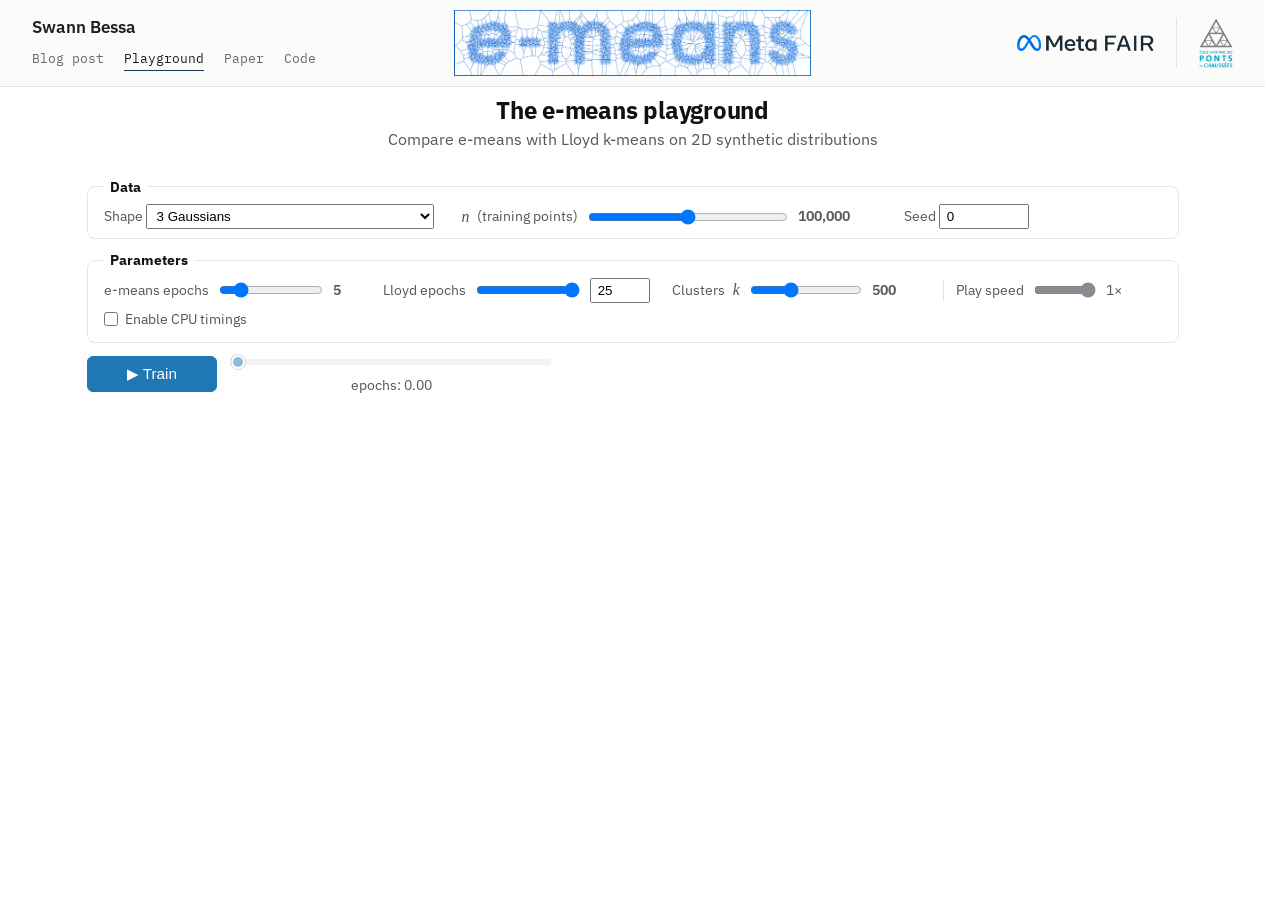
==== commit 6aa24688: "Playground: opt-in CPU timings (fair across browsers), calm finish, info box, legend tweaks" ====
--- a/playground.html
+++ b/playground.html
@@ -126,6 +126,23 @@
 .linslider{display:inline-flex; align-items:center; gap:8px;}
 .math{font-family:"Times New Roman",Times,serif; font-style:italic; font-size:1.12em;}
 .footnote{font-size:0.78em; color:var(--ink-2); font-weight:normal; margin-top:18px;}
+/* the settings of the run and the notes, folded away: a quiet line with a chevron that turns when open */
+.more-info{margin-top:14px; font-size:0.88em; color:var(--ink-2);}
+.more-info summary{display:inline-flex; align-items:center; gap:7px; cursor:pointer; list-style:none;
+  padding:2px 0; user-select:none;}
+.more-info summary::-webkit-details-marker{display:none;}
+.more-info summary:hover, .more-info[open] summary{color:var(--ink);}
+.more-info summary:focus-visible{outline:2px solid var(--emablue); outline-offset:3px; border-radius:3px;}
+.more-info .chev{width:6px; height:6px; border-right:1.6px solid currentColor;
+  border-bottom:1.6px solid currentColor; transform:rotate(-45deg); transition:transform .15s ease;}
+.more-info[open] .chev{transform:rotate(45deg) translate(-1px, -1px);}
+.more-box{margin-top:8px; border:1px solid var(--rule); border-radius:8px; background:#fcfcfd;
+  padding:10px 14px 12px;}
+.more-box .run-info{white-space:pre-wrap; line-height:1.5;}
+.more-box .run-info:empty{display:none;}
+.more-box .footnote{font-size:1em; margin:8px 0 0; line-height:1.5;}
+.more-box .run-info:empty + .footnote{margin-top:0;}
+@media (prefers-reduced-motion: reduce){.more-info .chev{transition:none;}}
 .linslider input[type=range]{width:104px;}
 .controls{display:flex; align-items:center; flex-wrap:wrap; gap:8px 14px; margin:2px 0 0;}
 /* one button: Train / Pause / Resume; wide enough for its longest label ("Preparing…") so the slider does
@@ -144,6 +161,14 @@
 .slider-col{display:flex; flex-direction:column; align-items:center; gap:4px; flex:0 1 320px; min-width:0;}
 .slider-col input[type=range]{width:100%}
 .slider-label{font-size:0.85em; color:var(--ink-2)}
+.slider-label .eps .e, .slider-label .eps .l{white-space:nowrap;}
+.slider-label .eps .e{color:var(--emablue);} .slider-label .eps .l{color:var(--emared);}
+/* the CPU time and both epochs read as one line (Swann, 2026-11-06): a wider column for it, never broken */
+@media (min-width: 601px){.cpu-timed .slider-col{flex-basis:440px;} .slider-label{white-space:nowrap;}}
+/* phones: the epochs get their own line under the CPU time, without the separator */
+/* (on a phone the method names go too: the colours already say which number is which) */
+@media (max-width: 600px){.slider-label .eps{display:block;} .slider-label .eps .sep{display:none;}
+  .slider-label .eps .nm{display:none;}}
 /* playback slider, like a video player: played | computed | not computed yet */
 /* drawn on the input itself, so it repaints whenever --pf/--bf change; --be lets the computed part
    reach the right edge once training is done (the thumb-centre mapping alone stops 7 px short) */
@@ -300,6 +325,148 @@
     /* the small viewport: the screen height left when the browser's toolbars are showing */
     .anim-panels{--pw:min(320px, calc(100svh - 130px), calc((100vw - 140px) / 3));}
   }
+}
+</style>
+<style id="panelKeyStyle">
+/* ===== The key to the two cluster plots (legend option 11, Swann 2026-11-05). One line under the Lloyd and
+   e-means readouts, in the chart legend's own type: it carries the .chart-legend class, so the size, the grey
+   and the 6 px from glyph to label are the chart legend's. ===== */
+/* the readouts break on purpose: the numbers, then "after N epochs" on a line of its own */
+.readout .ro-when{display:block;}
+.readout .ro-test{white-space:nowrap;}   /* if the numbers' line ever wraps, it wraps before "test" */
+
+/* the key: training points, centroids, Voronoi cells. The centroids entry sits in the middle column, centred
+   under the gap between the two plots, and the other two hang off it: swapping the third entry for the
+   "hidden" note (above VORONOI_MAX_K clusters) moves nothing else. */
+.panel-key{display:grid; grid-template-columns:1fr auto 1fr; column-gap:16px; align-items:center;
+  width:auto; margin-top:0;}
+.panel-key .legend-item{white-space:nowrap;}
+.panel-key .pk-pts{justify-self:end;}
+.panel-key .pk-cells, .panel-key .pk-note{grid-column:3; grid-row:1; justify-self:start;}
+.panel-key svg{display:block; flex:none; overflow:visible;}
+.panel-key .pk-term{text-decoration:underline dotted rgba(85,85,90,0.45); text-decoration-thickness:1px;
+  text-underline-offset:3px;}
+.panel-key .pk-note{display:none; color:#8b8b91;}
+.panel-key .pk-note svg{opacity:0.45;}
+.anim-row.pk-nocells .panel-key .pk-cells{display:none;}
+.anim-row.pk-nocells .panel-key .pk-note{display:inline-flex;}
+/* a one-phrase gloss on hover or focus, in the page's own tooltip style (the header's "Click to zoom"). It is
+   not rendered at all until shown, so it can never widen the scrolling row of plots. */
+.panel-key [data-tip]{position:relative; cursor:help; border-radius:3px;}
+.panel-key [data-tip]:focus{outline:none;}
+.panel-key [data-tip]:focus-visible{box-shadow:0 0 0 3px rgba(31,119,180,0.35);}
+.panel-key [data-tip]::after{content:attr(data-tip); display:none; position:absolute; left:50%;
+  bottom:calc(100% + 6px); transform:translateX(-50%); font:12px/1.4 "IBM Plex Sans",-apple-system,sans-serif;
+  color:#fff; background:rgba(27,31,35,0.88); padding:3px 9px; border-radius:4px; white-space:nowrap;
+  pointer-events:none; z-index:30;}
+.panel-key [data-tip]:hover::after, .panel-key [data-tip]:focus::after{display:block;}
+
+/* where the plots wrap (the chart on its own line, or one plot per line): the key is a line of its own right
+   after the two cluster plots and before the chart; the negative margin turns the 24 px wrap gap into 6 px */
+.anim-panels > .panel-key{flex:1 0 100%; order:1; margin-top:-18px; grid-column:1 / -1;}
+.anim-panels > div:nth-child(3){order:2;}
+/* wide enough for the three plots in one row: a grid, with the chart column spanning both rows and its legend
+   at the bottom. The key (row 2, under the two plots) then shares a line with the chart legend's second row,
+   and "after N epochs" with its first: 6 px under the readouts for the key, 6 px between the legend's rows. */
+.anim-row{container-type:inline-size;}
+@container (min-width: 1008px){
+  .anim-panels{display:grid; grid-template-columns:repeat(3, 320px); column-gap:24px; row-gap:0;}
+  .anim-panels > div:nth-child(1){grid-area:1 / 1;}
+  .anim-panels > div:nth-child(2){grid-area:1 / 2;}
+  .anim-panels > div:nth-child(3){grid-area:1 / 3 / span 2 / 4; display:flex; flex-direction:column;}
+  .anim-panels > div:nth-child(3) > .chart-legend{margin-top:auto; row-gap:6px !important;}
+  .anim-panels > .panel-key{grid-area:2 / 1 / 3 / 3; margin-top:6px;}
+}
+/* desktop: the frame's bottom padding matches its top (10 px), so the key line sits as far from the bottom
+   border as the titles do from the top one; 4 px of it inside the scrolling row of plots, so the keyboard focus
+   ring around a key entry is not clipped */
+@media (min-width: 601px){
+  .anim-row{padding-bottom:6px;}
+  .anim-panels{padding-bottom:4px;}
+}
+/* phones held upright: three lines per readout (train, test, epochs), and the key spans both plot columns as
+   one centred line, a little apart from the readouts above and the chart below so it reads as a key */
+@media (max-width: 600px){
+  .readout .ro-test{display:block;}
+  .anim-panels > .panel-key{display:flex; flex-wrap:wrap; justify-content:center; column-gap:12px; row-gap:2px;
+    margin:3px 0 4px; font-size:0.85em;}   /* the desktop key's size: a few px to spare at 390 px */
+  .panel-key .legend-item{gap:5px;}
+  /* the gloss wraps to the screen: the outer entries anchor theirs to their own outer edge */
+  .panel-key [data-tip]::after{white-space:normal; width:max-content; max-width:250px; text-align:center;
+    text-wrap:balance;}
+  .panel-key .pk-pts::after{left:0; transform:none;}
+  .panel-key .pk-cells::after, .panel-key .pk-note::after{left:auto; right:0; transform:none;}
+  /* above VORONOI_MAX_K clusters the note does not fit beside the other two: it takes a centred line of its own */
+  .anim-row.pk-nocells .panel-key .pk-note{flex-basis:100%; justify-content:center;}
+}
+/* the narrowest phones (under 380 px): a step smaller and tighter, so the key still holds one line down to
+   360 px; on a 320 px screen "Voronoi cells" takes a centred second line */
+@media (max-width: 379px){
+  .anim-panels > .panel-key{font-size:0.78em; column-gap:8px;}
+}
+/* phones held sideways keep the three plots in one row: the same grid at their plot width. The key is a
+   centred, wrapping line there, since two plot widths may be too narrow for the pinned middle entry */
+@media (orientation: landscape) and (min-width: 601px) and (max-height: 500px) and (pointer: coarse){
+  .anim-panels{display:grid; grid-template-columns:repeat(3, var(--pw)); column-gap:16px; row-gap:0;}
+  .anim-panels > div:nth-child(1){grid-area:1 / 1;}
+  .anim-panels > div:nth-child(2){grid-area:1 / 2;}
+  .anim-panels > div:nth-child(3){grid-area:1 / 3 / span 2 / 4; display:flex; flex-direction:column;}
+  .anim-panels > div:nth-child(3) > .chart-legend{margin-top:auto; row-gap:6px !important;}
+  .anim-panels > .panel-key{grid-area:2 / 1 / 3 / 3; margin-top:6px; width:auto; display:flex; flex-wrap:wrap;
+    justify-content:center; column-gap:12px; row-gap:2px;}
+}
+</style>
+<style id="raceStyle">
+/* ===== The race on one clock (Swann, 2026-11-05; calm finish 2026-11-06). With "Enable CPU timings" checked, the
+   title line of each cluster plot carries a small grey clock on its right: the method's CPU time so far. When the
+   method finishes, the clock settles where it is to a check mark and the total, in the method's colour. Nothing is
+   drawn over the plots. ===== */
+.panel-title > span:first-child{white-space:nowrap;}
+.panel-title .clock{margin-left:auto; padding-left:10px; display:inline-flex; align-items:center; gap:5px; flex:none;
+  font-weight:600; font-variant-numeric:tabular-nums; white-space:nowrap; color:var(--ink-2); transition:color .45s ease;}
+.panel-title .clock:empty{display:none;}
+.panel-title .clock svg{display:block; flex:none; color:#a2a2a9;}
+/* the finish: the clock settles where it is, to a check mark and the total, in its method's colour */
+.panel-title.lloyd .clock.done{color:var(--emared);}
+.panel-title.ema .clock.done{color:var(--emablue);}
+.panel-title .clock.done svg{color:currentColor;}
+.panel-title .clock.settle svg{animation:ckIn .45s ease both;}
+@keyframes ckIn{from{opacity:0;} to{opacity:1;}}
+.panel-title .clock .ck-ff{font-weight:500; font-size:0.9em; letter-spacing:0.01em; color:var(--ink-2);}
+.panel-title .clock.ff-short .ck-ff{display:none;}
+.stage{position:relative;}
+@media (max-width: 419px){body.cpu-timed .panel-title.lloyd .km{display:none;}}
+/* the narrowest phones: the clock drops its stopwatch while running, to fit beside "e-means" */
+@media (max-width: 379px){
+  .panel-title .clock{padding-left:6px; gap:3px;}
+  .panel-title .clock.run svg{display:none;}
+}
+@media (prefers-reduced-motion: reduce){
+  .panel-title .clock{transition:none;}
+  .panel-title .clock.settle svg{animation:none;}
+}
+.footnote a{color:var(--emablue); text-decoration:none;}
+.footnote a:hover{text-decoration:underline;}
+</style>
+<style id="toggleStyle">
+/* ===== "Enable CPU timings" (Swann, 2026-11-06): a training setting, read at Train like the others. On a computer it
+   takes a quiet line of its own under the sliders; on a phone it is one line among the settings, before Play speed.
+   The body carries .cpu-timed while the run on screen is timed (before any run, while the box is checked): the
+   title clocks and the note's timing sentence show only then. ===== */
+.opt-line{flex:1 0 100%; order:1; display:flex; margin:0 0 3px;}
+.checkopt{display:inline-flex; align-items:center; gap:7px; cursor:pointer; user-select:none; -webkit-user-select:none;}
+.checkopt input{margin:0; width:14px; height:14px; flex:none; cursor:pointer;}
+.checkopt:hover{color:var(--ink);}
+.timing-only{display:none;}
+.cpu-timed .timing-only{display:inline;}
+body:not(.cpu-timed) .panel-title .clock{display:none;}
+@media (max-width: 600px){
+  .opt-line{display:block; margin:0; padding:4px 0 3px;}
+  .checkopt{margin:0; line-height:1.25;}
+}
+@media (pointer: coarse){
+  .checkopt{min-height:44px; gap:10px;}
+  .checkopt input{width:20px; height:20px;}
 }
 </style>
 <meta name="description" content="Compare e-means with Lloyd k-means on 2D synthetic distributions">
@@ -421,6 +588,7 @@
     <span class="logval" id="paramKval">500</span>
     <input type="hidden" id="paramK" value="500">
   </label>
+  <div class="opt-line"><label class="checkopt" title="Trains both methods on the same number of threads, times them, and replays them on one clock of CPU time. The results do not change."><input type="checkbox" id="paramTiming">Enable CPU timings</label></div>
   <label class="speedslider" title="Slows the replay down. Training and the results are not affected.">Play speed
     <input type="range" id="playSpeed" min="0.1" max="1" step="0.05" value="1" aria-label="Replay speed">
     <span class="speedval" id="playSpeedVal">1&times;</span>
@@ -432,20 +600,20 @@
   <button id="startBtn" data-mode="train" aria-disabled="false">&#9654;&#xFE0E; Train</button>
   <div class="slider-col">
     <input type="range" min="0" max="1" step="0.01" value="0" aria-label="Playback position in epochs" disabled>
-    <div class="slider-label">epochs: <span class="val">0.00</span><span class="wait"></span></div>
+    <div class="slider-label"><span class="lab">epochs: </span><span class="val">0.00</span><span class="unit"></span><span class="eps"></span><span class="wait"></span></div>
   </div>
 </div>
 
 <div class="anim-row" id="animRow" style="display:none;">
   <div class="anim-panels">
   <div>
-    <div class="panel-title lloyd"><span>Lloyd<span class="pt-more"> (full batch)</span></span></div>
-    <canvas class="left" width="320" height="320"></canvas>
+    <div class="panel-title lloyd"><span>Lloyd<span class="km"> k-means</span></span><span class="clock" aria-hidden="true"></span></div>
+    <div class="stage" data-m="lloyd"><canvas class="left" width="320" height="320"></canvas></div>
     <div class="readout" data-r="lloyd"></div>
   </div>
   <div>
-    <div class="panel-title ema"><span>e-means<span class="pt-more"> (scaling-law batch + step)</span></span></div>
-    <canvas class="right" width="320" height="320"></canvas>
+    <div class="panel-title ema"><span>e-means</span><span class="clock" aria-hidden="true"></span></div>
+    <div class="stage" data-m="ema"><canvas class="right" width="320" height="320"></canvas></div>
     <div class="readout" data-r="ema"></div>
   </div>
   <div>
@@ -458,20 +626,35 @@
       <span class="legend-item"><i class="line dashed" style="border-top-color:var(--emared)"></i>Lloyd test</span>
     </div>
   </div>
+  <div class="chart-legend panel-key" role="list" aria-label="Key to the Lloyd and e-means plots">
+    <span class="legend-item pk-pts" role="listitem" tabindex="0" data-tip="The points both methods learn from"><svg width="15" height="11" viewBox="0 0 15 11" aria-hidden="true" fill="#8e8e95"><rect x="0.4" y="4.6" width="2.2" height="2.2"/><rect x="4.3" y="1" width="2.2" height="2.2"/><rect x="5.8" y="7.8" width="2.2" height="2.2"/><rect x="9.7" y="4.2" width="2.2" height="2.2"/><rect x="12.8" y="0.6" width="2.2" height="2.2"/><rect x="12.6" y="8.4" width="2.2" height="2.2"/></svg>training points</span>
+    <span class="legend-item pk-cents" role="listitem" tabindex="0" data-tip="The cluster centers, red for Lloyd and blue for e-means"><svg width="18" height="10" viewBox="0 0 18 10" aria-hidden="true" stroke="#fff" stroke-width="1.1"><circle cx="4.85" cy="5" r="4.2" fill="#d62728"/><circle cx="13.15" cy="5" r="4.2" fill="#1f77b4"/></svg>centroids</span>
+    <span class="legend-item pk-cells" role="listitem" tabindex="0" data-tip="The region closest to each centroid"><svg width="22" height="12" viewBox="0 0 22 12" aria-hidden="true" fill="none" stroke-width="1.1" stroke-linejoin="round" stroke-opacity="0.8"><path stroke="#d62728" d="M1 2.6 L7 0.8 L9.4 6.4 L5.6 11.2 L0.6 8.8 Z"/><path stroke="#1f77b4" d="M12.6 1.4 L18.8 0.9 L21.4 5.8 L18.6 11 L11.8 9.6 L11.2 5.2 Z"/></svg><span class="pk-term">Voronoi cells</span></span>
+    <span class="legend-item pk-note" role="listitem" tabindex="0" data-tip="With this many clusters the cells are too small to draw"><svg width="22" height="12" viewBox="0 0 22 12" aria-hidden="true" fill="none" stroke-width="1.1" stroke-linejoin="round" stroke-opacity="0.8"><path stroke="#d62728" d="M1 2.6 L7 0.8 L9.4 6.4 L5.6 11.2 L0.6 8.8 Z"/><path stroke="#1f77b4" d="M12.6 1.4 L18.8 0.9 L21.4 5.8 L18.6 11 L11.8 9.6 L11.2 5.2 Z"/></svg><span>cells hidden above <span class="pk-max">700</span> clusters</span></span>
+  </div>
   </div>
 </div>
 <div class="result-box" id="resultBox" style="display:none;"></div>
 <div id="statusBox" class="status"></div>
-
+<details class="more-info" hidden>
+<summary><span class="chev" aria-hidden="true"></span>Click here for additional info</summary>
+<div class="more-box">
+<div id="runInfo" class="run-info"></div>
 <p class="footnote">Note: e-means runs here with dead-cluster revival switched off, because on very
 low-dimensional data such as these 2-D sets revival degrades its results. Lloyd still re-seeds
 empty clusters as usual. Initialization is done with random sampling from the dataset.
-The batch size used is B/8, where B is the batch given by the default scaling law.</p>
+The batch size used is B/8, where B is the batch given by the default scaling law.
+<span class="timing-only">The animation is smoothed, but the training times are measured faithfully (see the
+<a href="https://github.com/e-means/e-means.github.io/blob/main/playground.html" target="_blank"
+rel="noopener">source code</a>).</span></p>
 <p class="footnote touch-note">On phones and tablets this page keeps runs small, so that the tab
 fits in a phone's memory and a run takes about a minute: <i class="math">n</i> stops at about 300,000 points, a
 run may do at most 3 times the work of the default one (<i class="math">n</i> &times; <i class="math">k</i>
 &times; all epochs up to 4.5 billion), and training uses at most 4 threads. None of this changes the results.
 For bigger runs, use a computer.</p>
+</div>
+</details>
+
 
 <script>
 "use strict";
@@ -973,11 +1156,21 @@
     let totalSq = 0, b = 0, left = self._blocks[0];
     for (let i = 0, xOff = 0; i < len; i++, xOff += d) {
       let best = 0, bestKey = Infinity;
-      for (let j = 0, cOff = 0; j < K; j++, cOff += d) {
-        let dot = 0;
-        for (let t = 0; t < d; t++) dot = Math.fround(dot + Math.fround(Xr[xOff + t] * Cr[cOff + t]));
-        const key = Math.fround(cn[j] - 2 * dot);
-        if (key < bestKey) { bestKey = key; best = j; }
+      if (d === 2) {
+        // d = 2 written out, as in the training worker: the same sums in the same order, so the same codes
+        const x0 = Xr[xOff], x1 = Xr[xOff + 1];
+        for (let j = 0, cOff = 0; j < K; j++, cOff += 2) {
+          const dot = Math.fround(Math.fround(0 + Math.fround(x0 * Cr[cOff])) + Math.fround(x1 * Cr[cOff + 1]));
+          const key = Math.fround(cn[j] - 2 * dot);
+          if (key < bestKey) { bestKey = key; best = j; }
+        }
+      } else {
+        for (let j = 0, cOff = 0; j < K; j++, cOff += d) {
+          let dot = 0;
+          for (let t = 0; t < d; t++) dot = Math.fround(dot + Math.fround(Xr[xOff + t] * Cr[cOff + t]));
+          const key = Math.fround(cn[j] - 2 * dot);
+          if (key < bestKey) { bestKey = key; best = j; }
+        }
       }
       codes[i] = best;
       let s = 0;
@@ -1100,44 +1293,164 @@
   return Number.isFinite(q) && q >= 1 ? Math.min(q, TRAIN_THREADS_MAX) : TRAIN_THREADS_MAX;
 }
 
-const EMA_POOL_MIN_WORK = 60000;
-// With one training thread the pool cannot split a batch, but it still takes a big e-means step off the main
-// thread: above this batch x k a step there costs over ~35 ms (two frames), and the hand-off ~3%.
-const EMA_POOL_SOLO_WORK = 4e6;
+// A job brings the centroids already rounded to bf16 (Cr) with their norms (cn), prepared on the main thread
+// (prepBf16Centroids, the same arithmetic as here before), or null for both when the worker holds them already (the
+// next rows of one Lloyd pass, see TrainPool).
 const _trainWorkerSrc = `
-let Xr = null, d = 0, perm = null;
-const F = new Float32Array(1), U = new Uint32Array(F.buffer);
-const bf = v => { F[0] = v; const u = U[0]; U[0] = ((u + 0x7FFF + ((u >>> 16) & 1)) >>> 0) & 0xFFFF0000; return F[0]; };
+let Xr = null, d = 0, perm = null, heldCr = null, heldCn = null;
 self.onmessage = e => {
   const m = e.data;
   if (m.type === "init") { Xr = new Float32Array(m.Xr); d = m.d; return; }
   if (m.type === "perm") { perm = new Int32Array(m.perm); return; }
-  const C = new Float64Array(m.C), K = m.K;
-  const Cr = new Float64Array(C.length);
-  for (let i = 0; i < C.length; i++) Cr[i] = bf(C[i]);
-  const cn = new Float64Array(K);
-  for (let j = 0, off = 0; j < K; j++, off += d) {
-    let s = 0;
-    for (let t = 0; t < d; t++) s = Math.fround(s + Math.fround(Cr[off + t] * Cr[off + t]));
-    cn[j] = s;
-  }
+  const t0 = performance.now();   // this job's own computation, timed here in the worker
+  if (m.Cr) { heldCr = new Float64Array(m.Cr); heldCn = new Float64Array(m.cn); }
+  const Cr = heldCr, cn = heldCn, K = m.K;
   const len = m.b - m.a, codes = new Int32Array(len);
-  for (let i = 0; i < len; i++) {
-    const xOff = (m.usePerm ? perm[m.a + i] : m.a + i) * d;
-    let best = 0, bestKey = Infinity;
-    for (let j = 0, cOff = 0; j < K; j++, cOff += d) {
-      let dot = 0;
-      for (let t = 0; t < d; t++) dot = Math.fround(dot + Math.fround(Xr[xOff + t] * Cr[cOff + t]));
-      const key = Math.fround(cn[j] - 2 * dot);
-      if (key < bestKey) { bestKey = key; best = j; }
-    }
-    codes[i] = best;
-  }
-  self.postMessage({ codes, a: m.a }, [codes.buffer]);
+  if (d === 2) {
+    // d = 2 (every set on this page) written out: the same sums in the same order as the loop below, so the same
+    // codes, without its two-step inner loop, which V8 (Chrome's engine) ran 1.6 to 2.8 times slower
+    for (let i = 0; i < len; i++) {
+      const xOff = (m.usePerm ? perm[m.a + i] : m.a + i) * 2, x0 = Xr[xOff], x1 = Xr[xOff + 1];
+      let best = 0, bestKey = Infinity;
+      for (let j = 0, cOff = 0; j < K; j++, cOff += 2) {
+        const dot = Math.fround(Math.fround(0 + Math.fround(x0 * Cr[cOff])) + Math.fround(x1 * Cr[cOff + 1]));
+        const key = Math.fround(cn[j] - 2 * dot);
+        if (key < bestKey) { bestKey = key; best = j; }
+      }
+      codes[i] = best;
+    }
+  } else {
+    for (let i = 0; i < len; i++) {
+      const xOff = (m.usePerm ? perm[m.a + i] : m.a + i) * d;
+      let best = 0, bestKey = Infinity;
+      for (let j = 0, cOff = 0; j < K; j++, cOff += d) {
+        let dot = 0;
+        for (let t = 0; t < d; t++) dot = Math.fround(dot + Math.fround(Xr[xOff + t] * Cr[cOff + t]));
+        const key = Math.fround(cn[j] - 2 * dot);
+        if (key < bestKey) { bestKey = key; best = j; }
+      }
+      codes[i] = best;
+    }
+  }
+  self.postMessage({ codes, a: m.a, ms: performance.now() - t0 }, [codes.buffer]);
 };`;
+// ---- Timing (Swann, 2026-11-05). The clocks count CPU time: each training worker times its own computation and
+// the main thread times its own share of a step. Handing work over (copying, posting, waiting for a reply) is left
+// out, for both methods, since one thread would not pay it. Both methods train in the same pool, on the same number
+// of workers at a time (trainLayout), and never on more workers than there are cores to spare (raceThreads), so the
+// summed time is what one thread would take, as long as each worker has a full-speed core to itself.
+// It does not always: the page drawing the replay, the browser, other programs, or a slower core can take a worker's
+// core for a while, and the worker's clock keeps running. A long job is stretched by every slice it waits; a job of a
+// millisecond mostly runs inside one slice, and if stretched is run again (below). So both methods send the same jobs:
+// Lloyd's pass goes to the workers in rounds of e-means' batch, each split over the workers as an e-means step is and
+// awaited before the next (LloydTrainer.round). And work that one thread would do once per set of centroids, rounding
+// them to bf16 and their norms, is done once, on the main thread, not again by each worker for each job. Measured in
+// Firefox with cores scarce or shared: sent as one long job per worker, Lloyd read 1.02 to 1.99 times e-means' cost
+// per epoch (0.94 with cores to spare); sent in rounds, 0.88 to 0.95 (0.92 with cores to spare).
+// A measurement can still be stretched by something other than computing: another program taking the core, the
+// browser pausing the page, a garbage collection. Anything that may have paused the page (the tab going to the
+// background, the page being frozen or put away) bumps timingInterrupts, and a worker job that overlapped it is
+// run again; so is every job of a method's first step (nothing to compare it with yet), and later a job far slower
+// than its own method's recent ones (JobStats). A main-thread share cannot be run again (it changes the centroids),
+// and one far slower than usual counts as the usual time instead (guardMs).
+let timingInterrupts = 0;
+for (const ev of ["visibilitychange", "freeze", "resume"]) document.addEventListener(ev, () => { timingInterrupts++; });
+for (const ev of ["pagehide", "pageshow"]) window.addEventListener(ev, () => { timingInterrupts++; });
+// The timer's grain. Browsers coarsen performance.now(): to 0.1 ms in Chrome, 1 ms in Safari and Firefox, 16.7 ms in
+// Firefox's and Tor's anti-fingerprinting mode. Read once, as the median of a few steps of the clock (at most 0.15 s,
+// only that long on the coarsest clocks). A job shorter than the grain reads 0 or one grain, which is right only on
+// average: on a 4 ms clock the race reads as on a fine one, but on a 16.7 ms clock Lloyd's epoch at e-means' 4.00
+// read anywhere from 4.3 to 6.7 (against 4.4 on a fine clock).
+let _timerGrain = NaN;
+function timerGrainMs() {
+  if (!(_timerGrain >= 0)) {
+    const steps = [];
+    let last = performance.now();
+    const end = last + 150;
+    while (steps.length < 5) {
+      const t = performance.now();
+      if (t !== last) { steps.push(t - last); last = t; }
+      if (t > end) break;
+    }
+    steps.sort((x, y) => x - y);
+    _timerGrain = steps.length ? steps[steps.length >> 1] : 0;
+  }
+  return _timerGrain;
+}
+// One method's recent measurements of one kind (its worker jobs, its main-thread shares, its shuffles), in ms per
+// unit of work (rows, or rows x clusters). Above 2.5 times the usual rate, plus two grains of the timer (2 ms on a
+// 1 ms timer, never less), a measurement counts as stretched. On a coarser timer a short job reads either 0 or a whole
+// grain; a fixed 2 ms took every such reading for a stretched one, ran it again and kept the 0, so a method of short
+// jobs read almost no time at all. The usual rate is the larger of the median of the last 63 (which follows a
+// lasting change of speed, such as a laptop slowing down to save power) and the mean of the times kept (which a
+// coarse timer cannot bias). Nothing is judged before `warm` measurements.
+class JobStats {
+  constructor(warm) {
+    this.warm = warm; this.rates = []; this.ms = 0; this.units = 0; this.calls = 0;
+    this.slack = 2 * Math.max(1, timerGrainMs());
+  }
+  limit(units) {
+    if (this.rates.length < this.warm) return Infinity;
+    const s = this.rates.slice().sort((x, y) => x - y);
+    return 2.5 * units * Math.max(s[s.length >> 1], this.ms / this.units) + this.slack;
+  }
+  typical(units) { return this.units > 0 ? units * this.ms / this.units : 0; }
+  note(raw, kept, units) {
+    this.rates.push(raw / units);
+    if (this.rates.length > 63) this.rates.shift();
+    this.ms += kept; this.units += units;
+  }
+}
+function guardMs(tr, st, ms, units) {
+  let kept = ms;
+  if (ms > st.limit(units)) { tr.retimed++; kept = st.typical(units); }
+  st.note(ms, kept, units);
+  return kept;
+}
+// Workers per method. A computer reports logical threads (navigator.hardwareConcurrency), and on most laptops two of
+// them share one core (hyperthreading), or some cores are slower ones (phones, recent laptops): a worker sharing a
+// core, or on a slow one, takes longer, so the summed time reads too long (1.9 times on 2 cores of 2 threads with 3
+// workers). The page cannot tell, so it assumes the worst: half the threads are full cores, and the workers take at
+// most half of those, leaving the rest to the page drawing the replay and to the browser. Measured on the default run
+// against the same page on one worker (5 to 6 interleaved runs each, the browser pinned to the cores named):
+//   4 cores x 2 threads:  2 workers (this rule) Lloyd +8%, e-means +10%   3 workers +20%, +29%
+//   6 cores x 2 threads:  3 workers (this rule) Lloyd +4%, e-means +11%
+//   8 cores, 1 thread each:  3 workers  Lloyd +0%, e-means +3%
+// and one worker reads what the same training takes on the main thread (Lloyd -1%, e-means -2%). A ?threads=N in the
+// address is used as given.
+function raceThreads() {
+  const q = parseInt(new URLSearchParams(typeof location !== "undefined" ? location.search : "").get("threads"), 10);
+  if (Number.isFinite(q) && q >= 1) return trainThreads();
+  const hc = (typeof navigator !== "undefined" && navigator.hardwareConcurrency) || 2;
+  return Math.max(1, Math.min(TRAIN_THREADS_MAX, Math.floor(hc / 4)));
+}
+// A small worker job spends a visible share of its time waking its thread and refilling its caches, work that one
+// thread would not do and that the clocks would count. So a job does at least POOL_JOB_WORK distance computations
+// (rows x clusters). Measured on 8 cores, e-means split into jobs of 100,000 read 2% above one worker, of 50,000 5%,
+// of 13,000 20%. Lloyd's jobs are far bigger.
+const POOL_JOB_WORK = 80000;
+// Without timings ("Enable CPU timings" unchecked) training is laid out as before the timing work: the whole pool,
+// and e-means in it only when there are several threads and its batch x k reaches EMA_POOL_MIN_WORK, or when a
+// step is big enough to stall playback on the main thread. With one training thread the pool cannot split a batch,
+// but it still takes a big e-means step off the main thread: above this batch x k a step there costs over ~35 ms
+// (two frames), and the hand-off ~3%.
+const EMA_POOL_MIN_WORK = 60000;
+const EMA_POOL_SOLO_WORK = 4e6;
+// Where each method trains, and on how many workers at a time. Both methods train in the worker pool, even on a
+// single worker: the same code, timed the same way, and it never freezes the page. For a fair race both use the same
+// number of workers at a time (`width`): as many as one e-means step keeps busy (one per POOL_JOB_WORK), at most
+// nThreads.
+function trainLayout(B, K, nThreads) {
+  return { emaOnPool: true, width: Math.max(1, Math.min(nThreads, Math.floor(B * K / POOL_JOB_WORK))) };
+}
 class TrainPool {
   constructor(XrF32, d, N) {
-    this.N = N;
+    this.N = N; this.d = d;
+    this.width = N;   // workers used at a time (see trainLayout)
+    // timed (the race): calls split by POOL_JOB_WORK, suspicious jobs run again. Not timed: every call split over
+    // all N workers and nothing run twice, as before the timing work
+    this.timed = true;
+    this.lastMs = 0; this.lastRetimed = 0;
     this.workers = [];
     const url = URL.createObjectURL(new Blob([_trainWorkerSrc], { type: "application/javascript" }));
     for (let w = 0; w < N; w++) {
@@ -1151,23 +1464,84 @@
     for (const w of this.workers) { const c = p.slice(); w.postMessage({ type: "perm", perm: c.buffer }, [c.buffer]); }
   }
 
-  assign(C, K, a, b, usePerm, codesOut) {
-    const chunk = Math.ceil((b - a) / this.N), jobs = [];
-    this.workers.forEach((w, i) => {
+  // Rows a..b-1, split over at most `width` workers, and over no more than one per POOL_JOB_WORK distance computations
+  // (rows x clusters): [worker, first row, end] per job.
+  _split(K, a, b) {
+    const nj = !this.timed ? this.N
+      : Math.max(1, Math.min(this.width, this.N, Math.floor((b - a) * K / POOL_JOB_WORK)));
+    const chunk = Math.ceil((b - a) / nj), parts = [];
+    this.workers.slice(0, nj).forEach((w, i) => {
       const s = a + i * chunk, e = Math.min(b, s + chunk);
-      if (s >= e) return;
-      jobs.push(new Promise((res, rej) => {
-        w.onmessage = ev => res(ev.data);
-        w.onerror = ev => { ev.preventDefault(); rej(new Error("training worker failed: " + (ev.message || "unknown error"))); };
-        w.onmessageerror = () => rej(new Error("training worker sent an unreadable message"));
-        const Cc = C.slice();
-        w.postMessage({ type: "assign", C: Cc.buffer, K, a: s, b: e, usePerm }, [Cc.buffer]);
-      }));
+      if (s < e) parts.push([w, s, e]);
     });
-    return Promise.all(jobs).then(rs => { for (const r of rs) codesOut.set(r.codes, r.a - a); return codesOut; });
+    return parts;
+  }
+  // Before the race: untimed rounds of the race's own shape (rows 0..B-1, split as an e-means step), alternately
+  // through an order (as e-means reads its rows) and in order (as Lloyd does). A browser compiles the worker's code
+  // in stages while it runs, so its first calls run slower, and the first method on each path paid for it (re-running
+  // a method's first step did not cover it): without these rounds the first epoch read 1.26 to 1.31 times the later
+  // ones for Lloyd in V8, and 1.44 to 1.48 for e-means in JavaScriptCore; with them, 1.02 to 1.19 for both methods in
+  // both engines. Nothing here is timed or kept, and the run's random numbers are not touched.
+  async warmUp(C, K, B, rounds) {
+    const prep = prepBf16Centroids(C, K, this.d);
+    this.setPerm(Int32Array.from({ length: B }, (_, i) => i));
+    for (let r = 0; r < rounds; r++) {
+      await Promise.all(this._split(K, 0, B).map(([w, s, e]) => this._job(w, prep, K, s, e, r % 2 === 0)));
+    }
+  }
+  // Rows a..b-1 against the centroids `prep` ({ Cr, cn }: rounded to bf16, and their norms, see prepBf16Centroids),
+  // split as above. A worker already holding this prep (the earlier rounds of the same Lloyd pass) is not sent it.
+  // Each worker sends its own computing time with its codes: lastMs is their sum, the CPU time of this assignment.
+  // A job that may have been stretched is run again, on the same workers side by side as before, and the shorter
+  // time kept, since a measurement can only be too long: every job of the caller's first call (`stats`, nothing to
+  // compare it with yet), a job that overlapped the tab going to the background (tried up to 3 times, once the tab is
+  // back), and a job far slower than the caller's recent ones. lastRetimed counts them. The assignment is
+  // deterministic, so the codes are the same.
+  assign(prep, K, a, b, usePerm, codesOut, stats) {
+    const st = stats || this._stats || (this._stats = new JobStats(1));
+    const jobs = this._split(K, a, b).map(([w, s, e]) => this._job(w, prep, K, s, e, usePerm));
+    const first = st.calls++ === 0;
+    return Promise.all(jobs).then(async rs => {
+      let again = !this.timed ? [] : rs.filter(r => first || !r.clean || r.ms > st.limit((r.e - r.s) * K)), n = 0;
+      for (let tries = 0; again.length && tries < 3; tries++) {
+        while (document.hidden) await new Promise(res => document.addEventListener("visibilitychange", res, { once: true }));
+        const redo = await Promise.all(again.map(r => this._job(r.w, prep, K, r.s, r.e, usePerm)));
+        n += redo.length;
+        again.forEach((r, i) => { r.ms = Math.min(r.ms, redo[i].ms); });
+        again = again.filter((r, i) => !redo[i].clean);
+      }
+      let ms = 0;
+      for (const r of rs) {
+        st.note(r.ms, r.ms, (r.e - r.s) * K);
+        ms += r.ms;
+        codesOut.set(r.codes, r.a - a);
+      }
+      this.lastMs = ms; this.lastRetimed = n;
+      return codesOut;
+    });
+  }
+  // The message has the same fields whether it brings the centroids or not (null): JavaScriptCore (Safari's engine)
+  // recompiled the worker for a second shape of message, and e-means' first epoch, its first jobs with centroids after
+  // Lloyd's rounds without, read double.
+  _job(w, prep, K, s, e, usePerm) {
+    return new Promise((res, rej) => {
+      const serial = timingInterrupts, hidden = document.hidden;
+      w.onmessage = ev => res({ codes: ev.data.codes, a: ev.data.a, ms: ev.data.ms, w, s, e,
+        clean: !hidden && !document.hidden && serial === timingInterrupts });
+      w.onerror = ev => { ev.preventDefault(); rej(new Error("training worker failed: " + (ev.message || "unknown error"))); };
+      w.onmessageerror = () => rej(new Error("training worker sent an unreadable message"));
+      if (w.held === prep) { w.postMessage({ type: "assign", Cr: null, cn: null, K, a: s, b: e, usePerm }); return; }
+      w.held = prep;
+      const Cr = prep.Cr.slice(), cn = prep.cn.slice();
+      w.postMessage({ type: "assign", Cr: Cr.buffer, cn: cn.buffer, K, a: s, b: e, usePerm }, [Cr.buffer, cn.buffer]);
+    });
   }
   terminate() { for (const w of this.workers) w.terminate(); this.workers = []; }
 }
+
+// Untimed rounds before a timed race (TrainPool.warmUp). From 4 to 32 rounds the race read alike in V8 and
+// JavaScriptCore (no more is gained up to 128); 8 rounds take about 0.1 s.
+const WARMUP_ROUNDS = 8;
 
 window.__trainPoolBench = async function (n, K, B, N, reps) {
   const X = flattenRows(GENERATORS.gaussian_blobs(n, K, 2, 3));
@@ -1176,9 +1550,12 @@
   const pool = new TrainPool(Float32Array.from(Xr), 2, N), perm = shuffledIndices(mulberry32(5), n);
   pool.setPerm(perm);
   const out = new Int32Array(B);
-  await pool.assign(C, K, 0, B, true, out);
+  await pool.assign(prepBf16Centroids(C, K, 2), K, 0, B, true, out);
   let t0 = performance.now();
-  for (let r = 0; r < reps; r++) await pool.assign(C, K, (r * B) % (n - B), (r * B) % (n - B) + B, true, out);
+  for (let r = 0; r < reps; r++) {
+    const off = (r * B) % (n - B);
+    await pool.assign(prepBf16Centroids(C, K, 2), K, off, off + B, true, out);
+  }
   const poolMs = (performance.now() - t0) / reps;
   t0 = performance.now();
   for (let r = 0; r < reps; r++) {
@@ -1200,8 +1577,8 @@
   pool.setPerm(perm);
   const { Cr, cn } = prepBf16Centroids(C, K, 2);
   const a = Math.floor(n / 7), b = a + Math.floor(n / 3);
-  const rowCodes = await pool.assign(C, K, 0, n, false, new Int32Array(n));
-  const permCodes = await pool.assign(C, K, a, b, true, new Int32Array(b - a));
+  const rowCodes = await pool.assign({ Cr, cn }, K, 0, n, false, new Int32Array(n));
+  const permCodes = await pool.assign({ Cr, cn }, K, a, b, true, new Int32Array(b - a));
   pool.terminate();
   let bad = 0;
   for (let i = 0; i < n; i++) if (rowCodes[i] !== assignIndexBf16(Xr, i * 2, Cr, cn, K, 2)) bad++;
@@ -1333,8 +1710,13 @@
     // deferLoss: the caller scores the start itself (e.g. on the worker pool) instead of here
     this.loss = deferLoss ? NaN : fullAssignFlat(this.Xflat, this.n, this.Cflat, K, d, this.codes).loss;
     this.trainMs = 0;
+    // CPU time of assignment + update (the race clock), and this method's own recent timings (see JobStats)
+    this.cpuMs = 0; this.retimed = 0; this.jobStats = new JobStats(1); this.mainStats = new JobStats(3);
     this.pool = null;
     this.trainCodes = new Int32Array(this.n);
+    // timed: the pass goes to the pool in rounds of this many rows (e-means' batch, set at Train), so that both
+    // methods' worker jobs are the same length (see the timing note above JobStats); 0: the whole pass at once
+    this.round = 0;
   }
   get C() { return rowsFromFlat(this.Cflat, this.K, this.d); }
   get splits() { return this.cb.splits; }
@@ -1344,15 +1726,29 @@
     const { cb, n, K, d, Xflat, Xr } = this;
 
     const t0 = performance.now();
+    let workerMs = 0, m0 = t0, prepMs = 0;
     if (this.pool) {
-      await this.pool.assign(cb.C, K, 0, n, false, this.trainCodes);
+      // the centroids rounded to bf16, and their norms: once for the pass (timed with the main thread's share)
+      const prep = prepBf16Centroids(cb.C, K, d);
+      prepMs = performance.now() - t0;
+      const R = this.round > 0 ? this.round : n;
+      for (let a = 0; a < n; a += R) {
+        const b = Math.min(n, a + R);
+        await this.pool.assign(prep, K, a, b, false, this.trainCodes.subarray(a, b), this.jobStats);
+        workerMs += this.pool.lastMs; this.retimed += this.pool.lastRetimed;
+      }
+      m0 = performance.now();
       cb.collectFromCodes(Xflat, null, 0, n, this.trainCodes);
     } else {
       cb.collect(Xflat, Xr, null, 0, n, null);
     }
     cb.blend(0.0);
     cb.revive(1e-9);
-    this.trainMs += performance.now() - t0;
+    const t1 = performance.now();
+    this.trainMs += t1 - t0;
+    // CPU time: the workers' assignment plus the main thread's share (preparing the centroids, and from the codes to
+    // the new centroids)
+    this.cpuMs += workerMs + guardMs(this, this.mainStats, prepMs + t1 - m0, n);
     this.it++;
 
     this.loss = (await fullAssignMaybeParallel(this.assigner, Xflat, n, this.Cflat, K, d, this.codes)).loss;
@@ -1377,6 +1773,8 @@
     this.captureSteps = Math.ceil(this.n / this.B);
     this.scheduleSteps = this.epochs * this.stepsPerEpoch;
     this.trainMs = 0;
+    this.cpuMs = 0; this.retimed = 0; this.jobStats = new JobStats(1); this.mainStats = new JobStats(3);
+    this.shufStats = new JobStats(1);   // as in LloydTrainer, plus the shuffle at each epoch
     this.pool = null;
     this.batchCodes = new Int32Array(this.B);
     this.totalSteps = (this.epochs - 1) * this.stepsPerEpoch + this.captureSteps;
@@ -1407,16 +1805,26 @@
   async stepOnce() {
     if (this.done) return;
     const { cb, K, d, n } = this;
+    // CPU time of this step: the shuffle and the main thread's share (timed here) plus the workers' assignment
+    // (timed by them); sending the order and the centroids to the workers is not counted
+    let tm = performance.now(), main = 0, workerMs = 0;
     if (this.perm === null || this.inEpoch === this.stepsInEpoch()) {
       this.epoch++; this.inEpoch = 0;
       this.perm = shuffledIndices(cb.rng, n);
+      this.cpuMs += guardMs(this, this.shufStats, performance.now() - tm, n);
       if (this.pool) this.pool.setPerm(this.perm);
+      tm = performance.now();
       if (this.capturing) { this.capSum = new Float64Array(K * d); this.capCnt = new Float64Array(K); }
     }
     const off = this.inEpoch * this.B;
     const len = Math.min(this.B, n - off);
     if (this.pool) {
-      await this.pool.assign(cb.C, K, off, off + len, true, this.batchCodes);
+      // the centroids rounded to bf16, and their norms: once for this step, as one thread would, in the timed share
+      const prep = prepBf16Centroids(cb.C, K, d);
+      main += performance.now() - tm;
+      await this.pool.assign(prep, K, off, off + len, true, this.batchCodes, this.jobStats);
+      workerMs = this.pool.lastMs; this.retimed += this.pool.lastRetimed;
+      tm = performance.now();
       cb.collectFromCodes(this.Xflat, this.perm, off, len, this.batchCodes);
     } else {
       cb.collect(this.Xflat, this.Xr, this.perm, off, len, null);
@@ -1439,6 +1847,8 @@
       }
       this.done = true;
     }
+    main += performance.now() - tm;
+    this.cpuMs += workerMs + guardMs(this, this.mainStats, main, len);
   }
   async scoreFull() {
     this.loss = (await fullAssignMaybeParallel(this.assigner, this.Xflat, this.n, this.Cflat, this.K, this.d, this.codes)).loss;
@@ -1647,13 +2057,15 @@
   // each curve up to the cursor; a measured (non-staircase) curve runs on along the straight line to its
   // next measured point, so it grows smoothly instead of jumping a whole segment at a time
   const vis = series.map(s => {
-    const h = s.hist, tLast = Math.min(tEnd, s.end === undefined ? Infinity : s.end + 1e-9);
+    // a series may carry its own cursor (s.cur): the race shows each method at its own epoch
+    const c = s.cur === undefined ? tCur : s.cur, cEnd = c === undefined ? Infinity : c + 1e-9;
+    const h = s.hist, tLast = Math.min(cEnd, s.end === undefined ? Infinity : s.end + 1e-9);
     let k = 0;
     while (k < h.length && h[k][0] <= tLast) k++;
     const pts = h.slice(0, k);
-    if (!s.step && k > 0 && k < h.length && tEnd < Infinity && tCur > h[k - 1][0]) {
-      const a = h[k - 1], b = h[k], f = (tCur - a[0]) / (b[0] - a[0]);
-      pts.push([tCur, a[1] + f * (b[1] - a[1])]);
+    if (!s.step && k > 0 && k < h.length && cEnd < Infinity && c > h[k - 1][0]) {
+      const a = h[k - 1], b = h[k], f = (c - a[0]) / (b[0] - a[0]);
+      pts.push([c, a[1] + f * (b[1] - a[1])]);
     }
     return pts;
   });
@@ -1703,12 +2115,19 @@
       ctx.lineTo(q[0], q[1]);
     }
     // a staircase holds its last value up to the cursor, but not past the method's last epoch
-    const tHold = Math.min(tCur, xMax, s.end === undefined ? Infinity : s.end);
-    if (s.step && k > 0 && tEnd < Infinity && hist[k - 1][0] < tHold) {
-      const q = xy(tHold, hist[k - 1][1]); ctx.lineTo(q[0], q[1]);
+    const c = s.cur === undefined ? tCur : s.cur;
+    let head = xy(hist[k - 1][0], hist[k - 1][1]);
+    if (s.step && k > 0 && c !== undefined) {
+      const tHold = Math.min(c, xMax, s.end === undefined ? Infinity : s.end);
+      if (hist[k - 1][0] < tHold) { const q = xy(tHold, hist[k - 1][1]); ctx.lineTo(q[0], q[1]); head = q; }
     }
     ctx.stroke();
     ctx.restore();
+    // where the method is now: a small dot at the head of its training-loss curve
+    if (s.head) {
+      ctx.beginPath(); ctx.arc(head[0], head[1], 3.3, 0, 2 * Math.PI);
+      ctx.fillStyle = s.color; ctx.fill(); ctx.lineWidth = 1.3; ctx.strokeStyle = "#ffffff"; ctx.stroke();
+    }
   }
   series.forEach((s, i) => drawLine(s, vis[i]));
   if (tEnd < Infinity) {
@@ -1743,10 +2162,12 @@
 }
 // The one button: Train when nothing is loaded, the settings changed or the run is over; Pause while it
 // plays; Resume when paused (dragging the slider back and pressing Resume replays from there).
-const SETTING_IDS = ["distSelect", "genN", "genSeed", "paramEpochs", "paramIters", "paramK"];
+const SETTING_IDS = ["distSelect", "genN", "genSeed", "paramEpochs", "paramIters", "paramK", "paramTiming"];
 // the typed numbers are compared as numbers, so "07" is the same seed as "7" (and an empty box is not seed 0)
 const settingsKey = () => SETTING_IDS.map(id => {
-  const v = document.getElementById(id).value;
+  const el = document.getElementById(id);
+  if (el.type === "checkbox") return String(el.checked);
+  const v = el.value;
   return id === "genSeed" || id === "paramIters" ? String(parseInt(v, 10)) : v;
 }).join("|");
 function mainMode() {
@@ -1754,7 +2175,7 @@
   if (runState === "starting") return "starting";
   if (!r || r.key !== settingsKey()) return "train";
   if (playing) return "pause";
-  if ((r.done && playhead >= r.T - 1e-9) || (r.failed && playhead >= r.frontier - 1e-9)) return "train";
+  if ((r.done && playhead >= r.endS - 1e-9) || (r.failed && playhead >= r.frontier - 1e-9)) return "train";
   return "resume";
 }
 function updateMainBtn() {
@@ -1766,6 +2187,7 @@
   startBtn.setAttribute("aria-disabled", m === "starting" ? "true" : "false");
 }
 const statusBox = document.getElementById("statusBox");
+const runInfo = document.getElementById("runInfo");   // the run's settings, in the additional-info box
 const resultBox = document.getElementById("resultBox");
 const animRow = document.getElementById("animRow");
 const cvL = setupCanvas(animRow.querySelector("canvas.left"));
@@ -1773,14 +2195,64 @@
 const cvC = setupCanvas(animRow.querySelector("canvas.chart"), CHART_SCALE);
 const rL = animRow.querySelector("[data-r=lloyd]");
 const rE = animRow.querySelector("[data-r=ema]");
+// the key's note quotes the cluster count above which the panels stop drawing the cells
+animRow.querySelectorAll(".pk-max").forEach(e => { e.textContent = String(VORONOI_MAX_K); });
 const slider = document.querySelector(".controls .slider-col input[type=range]");
 const tval = document.querySelector(".controls .slider-label .val");
 const twait = document.querySelector(".controls .slider-label .wait");
+const teps = document.querySelector(".controls .slider-label .eps");
+// "Enable CPU timings" (Swann, 2026-11-06). The slider's units, the title clocks and the note's timing sentence follow
+// the run on screen, and before any run the box: seconds of CPU time when timed, epochs otherwise.
+const timingBox = document.getElementById("paramTiming");
+const tlab = document.querySelector(".controls .slider-label .lab");
+const tunit = document.querySelector(".controls .slider-label .unit");
+function showMode(timed) {
+  document.body.classList.toggle("cpu-timed", timed);
+  tlab.textContent = timed ? "CPU time: " : "epochs: ";
+  tunit.textContent = timed ? "\u00a0s" : "";   // a no-break space, as in "2.37 s" in the clocks
+  tval.textContent = timed ? fmtClock(0) : "0.00";
+  slider.step = timed ? "any" : "0.01";
+  slider.setAttribute("aria-label", timed ? "Playback position, in seconds of CPU time" : "Playback position in epochs");
+}
+timingBox.addEventListener("change", () => { if (!cur && runState !== "starting") showMode(timingBox.checked); });
+// without timings, both methods at epoch t (the same shape as raceAt)
+function epochAt(r, t) {
+  return { lf: lastAtOrBefore(r.lFrames.length, i => r.lFrames[i].t, t),
+    ef: lastAtOrBefore(r.eFrames.length, i => r.eFrames[i].t, t), lep: t, eep: t };
+}
+// each method's epoch at the playhead: how far through its passes it is, the same way for both (Lloyd only
+// moves its centroids at the end of a pass, but its pass is under way, and an epoch costs both about the same).
+// Truncated to 2 decimals, so it never reads an epoch before it is reached.
+const fmtEp = x => (Math.floor(x * 100 + 1e-7) / 100).toFixed(2);
+// The timing note says how many workers each method uses at a time (the same for both, see trainLayout): the run's
+// own count while a run is on screen, set when it starts, and before any run the count the settings would use.
+function setThreadsNote(width) {
+  document.querySelectorAll(".nthreads").forEach(e => {
+    e.textContent = width > 1 ? "added up over the " + width + " threads each method uses" : "on one thread for each method";
+  });
+}
+function threadsNoteForSettings() {
+  if (cur) return;
+  const v = id => parseInt(document.getElementById(id).value, 10);
+  const n = v("genN"), K = v("paramK"), E = Math.max(1, v("paramEpochs"));
+  if (!(n > 0 && K > 0 && E > 0)) return;
+  setThreadsNote(typeof Worker === "undefined" ? 1 : trainLayout(valleyBatch(K, E, n), K, raceThreads()).width);
+}
+document.addEventListener("input", threadsNoteForSettings);
 
 let lloyd = null, ema = null, stepsPerEpochEma = 1, testAssigner = null, trainPool = null;
 let lloydTrainHist = [], lloydTestHist = [], emaTrainHist = [], emaTestHist = [];
 
-function setResult(lTrain, eTrain, lTest, eTest, epochsEma, itersLloyd) {
+// The times in the result sentence. Within 5 ms or 5% of each other (the timer's grain on a tiny run, the run-to-run
+// spread on a big one) neither is coloured as the faster.
+function timeClause(secEma, secLloyd) {
+  const a = fmtSec(secEma), b = fmtSec(secLloyd);
+  if (a === b) return "the same CPU time (" + a + ")";
+  const close = Math.abs(secEma - secLloyd) < Math.max(0.005, 0.05 * Math.max(secEma, secLloyd));
+  return "<b" + (close ? "" : ' class="' + (secEma < secLloyd ? "better" : "worse") + '"') + ">" + a
+    + "</b> of CPU time instead of " + b;
+}
+function setResult(lTrain, eTrain, lTest, eTest, epochsEma, itersLloyd, secEma, secLloyd) {
   // one sentence comparing the final losses with Lloyd's; a number is blue when e-means is better, red when worse
   const part = (what, lw, ew) => {
     const win = ew < lw, pct = (100 * Math.abs(ew / lw - 1)).toFixed(1);
@@ -1788,8 +2260,12 @@
   };
   const winTest = eTest < lTest, winTrain = eTrain < lTrain;
   const epochs = m => m + (m === 1 ? " epoch" : " epochs");
+  const epCls = epochsEma < itersLloyd ? ' class="better"' : epochsEma > itersLloyd ? ' class="worse"' : "";
   let html = "e-means: " + part("test", lTest, eTest) + (winTest === winTrain ? " and " : " but ")
-    + part("train", lTrain, eTrain) + " than Lloyd, in " + epochs(epochsEma) + " instead of " + itersLloyd + ".";
+    + part("train", lTrain, eTrain) + " than Lloyd, in <b" + epCls + ">" + epochs(epochsEma) + "</b> instead of "
+    + itersLloyd
+    // and the two clocks: CPU time of training (see the note)
+    + (secEma >= 0 && secLloyd >= 0 && secEma + secLloyd > 0 ? ", and " + timeClause(secEma, secLloyd) : "") + ".";
   if (winTest !== winTrain) html += '<div class="tip">Try more epochs, or another seed, or slow EMA (see paper).</div>';
   else if (!winTest) html += '<div class="tip">Try more epochs or another seed.</div>';
   resultBox.innerHTML = "<div>" + html + "</div>";
@@ -1873,11 +2349,34 @@
 // run can never write a frame, a loss or a verdict.
 let runId = 0, cur = null, playing = false, playhead = 0, rafId = null, lastTs = null, runKey = "";
 
+// ---- The race (Swann, 2026-11-05). The playhead is a clock: seconds of CPU time. Each panel shows its method as it
+// was at that time on its own clock (each method's measured time at each recorded frame; see RaceClock). Until the
+// first method finishes, the clock runs at the pace that plays it in 2.4 to 6 s (0.6 s per epoch); it holds on that
+// finish line for RACE_HOLD_MS, a short beat while that method's clock settles to its total; the rest of the slower
+// method may then play faster, marked "fast-forward". A race shorter than RACE_FULL_S of CPU time plays shorter,
+// every phase and the hold shrinking with it down to 45% (about 2.3 s in all), so a tiny run is not drawn out.
+// This is the replay with "Enable CPU timings" checked. Unchecked, the playhead is in epochs, as before the timing
+// work (PLAY_EPOCHS_PER_SEC, see tick).
+// Both panels always follow the same clock, so they never move at different speeds at the same moment. The pace is
+// only how fast the clock is played; the times shown are the measurements.
+const RACE_HOLD_MS = 500, RACE_FULL_S = 1;
+function racePlan(r) {
+  if (!(r.lTot >= 0) || !(r.eTot >= 0)) return null;
+  // a total the timer read as zero (a run far below its 1 ms grain) still plays, as a sliver of time
+  const tl = Math.max(r.lTot, 1e-6), te = Math.max(r.eTot, 1e-6);
+  const eFirst = te <= tl, t1 = Math.min(tl, te), t2 = Math.max(tl, te);
+  const ep1 = eFirst ? r.E : r.L, ep2 = eFirst ? r.L : r.E, f = Math.min(1, Math.max(0.45, t2 / RACE_FULL_S));
+  // replay seconds up to the first finish, and for the rest of the other method
+  const d1 = f * Math.min(6, Math.max(2.4, 0.6 * ep1));
+  const d2 = f * Math.min(3.5, Math.max(1.5, 0.1 * ep2 * (1 - t1 / t2)));
+  const v1 = t1 / d1, v2 = Math.max(v1, (t2 - t1) / d2);
+  return { t1, t2, eFirst, v1, v2, f, hold: f * RACE_HOLD_MS, exact1: eFirst ? r.eDone : r.lDone };
+}
 function setPlaying(p) {
   playing = p;
   updateMainBtn();
   lastTs = null;
-  if (cur) { cur.shownVer = -1; if (!p) cur.speed = 0; }
+  if (cur) { cur.shownVer = -1; cur.holdUntil = 0; cur.rate2 = 0; cur.ffOn = false; if (!p) cur.speed = 0; }
   if (p) requestRender();
 }
 function requestRender() { if (!rafId) rafId = requestAnimationFrame(tick); }
@@ -1888,36 +2387,185 @@
   if (playing) {
     const dt = lastTs === null ? 0 : Math.min(0.1, (ts - lastTs) / 1000);
     lastTs = ts;
-    let v = PLAY_EPOCHS_PER_SEC;
+    // the pause on the first finish line
+    if (r.holdUntil && ts < r.holdUntil) { render(r); requestRender(); return; }
+    if (r.holdUntil) { r.holdUntil = 0; r.shownVer = -1; }
+    // without timings, the epoch pace of the page before the timing work, one playhead for both methods
+    const P = r.timed ? racePlan(r) : null;
+    let v = !r.timed ? PLAY_EPOCHS_PER_SEC : !P ? 0 : playhead < P.t1 - 1e-9 ? P.v1 : P.v2;
     if (!r.done && !r.failed) {
       // like a video still loading: play at the pace training sustains and stay far enough behind it to
       // ride out the longest pause seen so far (a Lloyd epoch is one pass over all the points)
       const rate = r.frontier / Math.max((ts - r.t0) / 1000, 0.25);
-      const lead = Math.max(1.25 * r.maxGap * rate, 0.02 * r.T);
+      const lead = Math.max(1.25 * r.maxGap * rate, 0.02 * (!r.timed ? r.T : r.endEst > 0 ? r.endEst : 0), 1e-9);
       v = Math.min(v, rate * Math.min(1.5, (r.frontier - playhead) / lead));
     }
     r.speed += (v - r.speed) * Math.min(1, dt * 4);   // speed changes eased over ~0.25 s
-    playhead = Math.min(playhead + dt * Math.max(r.speed, 0) * playSpeed, r.frontier);
-    if (r.done && playhead >= r.T) { playhead = r.T; setPlaying(false); }
+    let next = Math.min(playhead + dt * Math.max(r.speed, 0) * playSpeed, r.frontier);
+    if (P && P.hold && P.exact1 && P.t2 > P.t1 + 1e-9 && playhead < P.t1 - 1e-9 && next >= P.t1 - 1e-9) {
+      next = P.t1; r.holdUntil = ts + P.hold; r.speed = 0;
+    }
+    // how fast the replay really goes, in clock seconds per second at Play speed 1 (training can hold it back):
+    // on average before the first finish, and smoothed over ~0.5 s after it. "fast-forward" shows only while the
+    // second is clearly the faster (on at 1.5 times, off below 1.2 times).
+    const wall = dt * playSpeed;
+    if (P && wall > 0) {
+      if (playhead < P.t1 - 1e-9) { r.p1Adv += next - playhead; r.p1Wall += wall; }
+      else {
+        r.rate2 += ((next - playhead) / wall - r.rate2) * Math.min(1, dt * 2);
+        const v1 = r.p1Wall > 0.3 ? r.p1Adv / r.p1Wall : P.v1;
+        r.ffOn = r.rate2 > (r.ffOn ? 1.2 : 1.5) * v1;
+      }
+    }
+    r.advancing = next > playhead;
+    playhead = next;
+    if (r.done && playhead >= r.endS - 1e-9) { playhead = r.endS; setPlaying(false); }
     else if (r.failed && playhead >= r.frontier) setPlaying(false);
   }
   render(r);
+  r.advancing = false;
   if (playing) requestRender();
+}
+
+// One method's clock for the replay. The measured CPU time is read at checkpoints at least RACE_CHECK_MS apart (and
+// at the end), and a frame recorded in between is placed by the steps done since the last checkpoint. The checkpoints
+// and the totals are measurements; the placement in between smooths the timer's 1 ms grain, which would otherwise
+// make the replay stutter, and can put a frame a step or two of CPU time (a few ms) away from its own reading. A
+// frame is shown only once it is placed.
+const RACE_CHECK_MS = 20;
+class RaceClock {
+  constructor() { this.ms0 = 0; this.w0 = 0; this.pending = []; this.s = 0; }
+  add(mark, work) { this.pending.push([mark, work]); }
+  close(ms, work, force) {
+    if (!force && ms - this.ms0 < RACE_CHECK_MS) return false;
+    const span = Math.max(work - this.w0, 1e-9);
+    for (const [m, w] of this.pending) m.s = (this.ms0 + (ms - this.ms0) * Math.min(1, (w - this.w0) / span)) / 1000;
+    this.pending = []; this.ms0 = ms; this.w0 = work; this.s = ms / 1000;
+    return true;
+  }
+}
+// each method's total CPU time: measured once it is done, extrapolated from its steps so far until then
+function raceEstimate(r) {
+  const L = r.lloyd, E = r.ema;
+  r.lTot = r.lDone ? L.cpuMs / 1000 : L.it > 0 ? L.cpuMs / 1000 * L.nIter / L.it : NaN;
+  r.eTot = r.eDone ? E.cpuMs / 1000 : E.step > 0 ? E.cpuMs / 1000 * E.totalSteps / E.step : NaN;
+  r.endEst = Math.max(r.lTot, r.eTot);
+  if (r.lDone && r.eDone) r.endS = r.timed ? r.endEst : r.T;   // without timings the replay ends at epoch T
+}
+// how far the clock may go: up to what both methods have trained (a finished method no longer limits it)
+function raceFrontier(r) {
+  if (r.lDone && r.eDone) return r.endS;
+  return Math.min(r.lDone ? Infinity : r.lS, r.eDone ? Infinity : r.eS);
+}
+// where each method is at clock s. Lloyd: its completed epochs on the clock (an epoch is one indivisible pass) and,
+// for the chart, how far into the next one it is (lep); the frame drawn (lf, the last recorded one, every epoch
+// unless frames are thinned). e-means: its frame (ef) and, for the chart, its epoch interpolated between frames (eep).
+function raceAt(r, s) {
+  const lm = r.lMarks, li = lastAtOrBefore(r.lReady, i => lm[i].s, s);
+  let lep = lm[li].t;
+  if (li + 1 < r.lReady && lm[li + 1].s > lm[li].s) lep += Math.min(1, (s - lm[li].s) / (lm[li + 1].s - lm[li].s));
+  const lf = lastAtOrBefore(r.lFrames.length, i => r.lFrames[i].t, lm[li].t);
+  const ef = r.eFrames, ei = lastAtOrBefore(r.eReady, i => ef[i].s, s);
+  let eep = ef[ei].t;
+  if (ei + 1 < r.eReady && ef[ei + 1].s > ef[ei].s) {
+    eep += Math.min(1, (s - ef[ei].s) / (ef[ei + 1].s - ef[ei].s)) * (ef[ei + 1].t - ef[ei].t);
+  }
+  return { lep, lf, ef: ei, eep, lDone: r.lDone && s >= r.lTot - 1e-9, eDone: r.eDone && s >= r.eTot - 1e-9 };
+}
+// Seconds: three significant digits from 0.1 s up, a millisecond below. A measured total is rounded (fmtNum); a
+// running clock is truncated to the digits it shows (fmtClock), so it never reads a total before it is reached,
+// except on a finish line, where every clock reads the rounded total like the slider.
+const secDigits = x => x < 0.1 ? 3 : x < 10 ? 2 : x < 100 ? 1 : 0;
+const fmtNum = x => x.toFixed(secDigits(x));
+const fmtSec = x => fmtNum(x) + "\u00a0s";   // a no-break space: "2.57 s" never splits over two lines
+const fmtClock = x => { const g = secDigits(x), p = Math.pow(10, g); return (Math.floor(x * p + 1e-7) / p).toFixed(g); };
+// the clock's sign: a stopwatch while the method runs, two arrows while it plays fast, a check once it is done
+const svg = (w, h, body) => '<svg width="' + w + '" height="' + h + '" viewBox="0 0 ' + w + " " + h
+  + '" aria-hidden="true">' + body + "</svg>";
+const CLOCK_ICON = {
+  run: svg(11, 12, '<circle cx="5.5" cy="7" r="4.2" fill="none" stroke="currentColor" stroke-width="1.3"/>'
+    + '<path d="M4 1.1 H7 M5.5 1.1 V2.8 M5.5 7 L7.3 5.2" fill="none" stroke="currentColor" stroke-width="1.3"'
+    + ' stroke-linecap="round"/>'),
+  ff: svg(12, 8, '<path d="M0.5 0.6 L5.6 4 L0.5 7.4 Z M6.2 0.6 L11.3 4 L6.2 7.4 Z" fill="currentColor"/>'),
+  done: svg(10, 10, '<path d="M1.7 5.3 L4.1 7.6 L8.5 2.6" fill="none" stroke="currentColor" stroke-width="1.7"'
+    + ' stroke-linecap="round" stroke-linejoin="round"/>'),
+};
+const raceUI = {};
+for (const m of ["lloyd", "ema"]) {
+  raceUI[m] = { clock: animRow.querySelector(".panel-title." + m + " .clock") };
+}
+function setClock(ui, state, sec, onLine, settle) {
+  const el = ui.clock, txt = state === "done" || onLine ? fmtNum(sec) : fmtClock(sec);
+  const html = CLOCK_ICON[state] + (state === "ff" ? '<span class="ck-ff">fast-forward</span>' : "")
+    + '<span class="ck-t">' + txt + "\u00a0s</span>";
+  if (el._html === html) return;
+  const was = el._state;
+  el._html = html; el._state = state; el.innerHTML = html;
+  for (const s of ["run", "ff", "done"]) el.classList.toggle(s, s === state);
+  // the finish, reached while playing: the check fades in as the clock takes its method's colour (scrubbed onto,
+  // it is simply there)
+  el.classList.toggle("settle", state === "done" && was !== "done" && !!settle);
+  if (state !== "ff") el.classList.remove("ff-short");
+  else if (was !== "ff") {
+    // the word only where it fits beside the method's name, the arrows alone otherwise (a phone)
+    el.classList.remove("ff-short");
+    const t = el.parentNode;
+    if (t.scrollWidth > t.clientWidth + 0.5) el.classList.add("ff-short");
+  }
+}
+// The finish (Swann, 2026-11-06: the "Done" card was too loud). No card: each method's clock settles in place to a
+// check mark and its total, in the method's colour, and the replay holds a short beat on the first finish line
+// (RACE_HOLD_MS, see tick). The result sentence under the plots gives the loss gap at the end.
+function raceDecor(r, s, A, onLine) {
+  const P = racePlan(r), second = P && (P.eFirst ? "lloyd" : "ema");
+  // "fast-forward", in the clock of the method still running, while the replay really plays faster (see tick)
+  const ff = !!P && playing && !r.holdUntil && r.ffOn && s >= P.t1 - 1e-9 && !(P.eFirst ? A.lDone : A.eDone);
+  setClock(raceUI.lloyd, A.lDone ? "done" : ff && second === "lloyd" ? "ff" : "run", A.lDone ? r.lTot : s, onLine,
+    r.advancing);
+  setClock(raceUI.ema, A.eDone ? "done" : ff && second === "ema" ? "ff" : "run", A.eDone ? r.eTot : s, onLine,
+    r.advancing);
+}
+function resetRaceFx() {
+  for (const m of ["lloyd", "ema"]) {
+    const ui = raceUI[m];
+    ui.clock.className = "clock";
+    ui.clock.innerHTML = ""; ui.clock._html = ""; ui.clock._state = "";
+  }
 }
 
 function render(r) {
   if (r.shownT === playhead && r.shownVer === r.ver) return;
   const t = playhead;
-  slider.value = String(t);
-  slider.style.setProperty("--pf", String(t / r.T));
-  slider.style.setProperty("--bf", String(r.frontier / r.T));
-  slider.style.setProperty("--be", r.frontier >= r.T ? "1" : "0");
-  // truncated, not rounded, so the label never reads 1.00 while the panels still show epoch 0
-  tval.textContent = (Math.floor(t * 100 + 1e-9) / 100).toFixed(2);
+  let onLine = false;
+  if (r.timed) {
+    // the slider spans the whole race; until both have finished its end is the current estimate
+    const end = Math.max(r.done ? r.endS : r.endEst > 0 ? r.endEst : 1, 1e-6);
+    if (r.done ? r.sliderMax !== end : !(Math.abs(end - r.sliderMax) <= 0.002 * end)) {
+      r.sliderMax = end; slider.max = String(end);
+    }
+    slider.value = String(t);
+    slider.style.setProperty("--pf", String(Math.min(1, t / r.sliderMax)));
+    slider.style.setProperty("--bf", String(Math.min(1, r.frontier / r.sliderMax)));
+    slider.style.setProperty("--be", r.done ? "1" : "0");
+    // the label and the clocks are truncated while running, and read the rounded total on a finish line
+    onLine = [r.lTot, r.eTot].some(x => Math.abs(t - x) <= 1e-9 * Math.max(1, x));
+    tval.textContent = onLine ? fmtNum(t) : fmtClock(t);
+  } else {
+    // without timings: epochs, one playhead for both methods, as before the timing work
+    slider.value = String(t);
+    slider.style.setProperty("--pf", String(t / r.T));
+    slider.style.setProperty("--bf", String(r.frontier / r.T));
+    slider.style.setProperty("--be", r.frontier >= r.T ? "1" : "0");
+    // truncated, not rounded, so the label never reads 1.00 while the panels still show epoch 0
+    tval.textContent = (Math.floor(t * 100 + 1e-9) / 100).toFixed(2);
+  }
   twait.textContent = r.failed && t >= r.frontier - 1e-9 ? " (training stopped: error)"
     : playing && !r.done && t >= r.frontier ? " (training\u2026)" : "";
-  const li = lastAtOrBefore(r.lFrames.length, i => r.lFrames[i].t, t);
-  const ei = lastAtOrBefore(r.eFrames.length, i => r.eFrames[i].t, t);
+  const A = r.timed ? raceAt(r, t) : epochAt(r, t), li = A.lf, ei = A.ef;
+  if (r.timed) {
+    teps.innerHTML = '<span class="sep"> \u00b7 </span>epochs: <span class="e"><span class="nm">e-means </span>'
+      + fmtEp(A.eep) + '</span>, <span class="l"><span class="nm">Lloyd </span>' + fmtEp(A.lep) + '</span>';
+  }
   if (li !== r.drawnL) {
     r.drawnL = li;
     drawPanel({ ctx: cvL.ctx, w: cvL.w, h: cvL.h }, r.X2, r.lFrames[li].C, r.d, "#d62728", r.bounds);
@@ -1926,28 +2574,45 @@
     r.drawnE = ei;
     drawPanel({ ctx: cvE.ctx, w: cvE.w, h: cvE.h }, r.X2, r.eFrames[ei].C, r.d, "#1f77b4", r.bounds);
   }
+  // the key names the Voronoi cells only while the panels draw them (the same test as drawPanel)
+  const cellsDrawn = r.d === 2 && r.lFrames[0].C.length / r.d <= VORONOI_MAX_K;
+  if (r.keyCells !== cellsDrawn) { r.keyCells = cellsDrawn; animRow.classList.toggle("pk-nocells", !cellsDrawn); }
   const it = r.lFrames[li].t;
   // with thinned Lloyd frames, the Lloyd curves stop at the epoch its panel shows
   const lEnd = r.plan.stride > 1 ? it : r.L;
-  drawChart({ ctx: cvC.ctx, w: cvC.w, h: cvC.h }, [
-    { hist: r.eTr, color: "#1f77b4", dashed: false },
-    { hist: r.eTe, color: "#1f77b4", dashed: true },
-    { hist: r.lTr, color: "#d62728", dashed: false, step: true, end: lEnd },
-    { hist: r.lTe, color: "#d62728", dashed: true, step: true, end: lEnd },
-  ], r.T, t);
-  rL.innerHTML = "Train MSE <b>" + fmtMSE(r.lTr[it][1]) + "</b>, test MSE <b>"
-    + fmtMSE(r.lTe[it][1]) + "</b> after " + it + (it === 1 ? " epoch" : " epochs");
+  // the chart stays in epochs: timed, each curve runs up to where its own method is at this time (a dot at its head);
+  // without timings, every curve up to the one playhead, drawn as a line, as before the timing work
+  if (r.timed) {
+    drawChart({ ctx: cvC.ctx, w: cvC.w, h: cvC.h }, [
+      { hist: r.eTr, color: "#1f77b4", dashed: false, cur: A.eep, head: true },
+      { hist: r.eTe, color: "#1f77b4", dashed: true, cur: A.eep },
+      { hist: r.lTr, color: "#d62728", dashed: false, step: true, end: lEnd, cur: A.lep, head: true },
+      { hist: r.lTe, color: "#d62728", dashed: true, step: true, end: lEnd, cur: A.lep },
+    ], r.T);
+  } else {
+    drawChart({ ctx: cvC.ctx, w: cvC.w, h: cvC.h }, [
+      { hist: r.eTr, color: "#1f77b4", dashed: false },
+      { hist: r.eTe, color: "#1f77b4", dashed: true },
+      { hist: r.lTr, color: "#d62728", dashed: false, step: true, end: lEnd },
+      { hist: r.lTe, color: "#d62728", dashed: true, step: true, end: lEnd },
+    ], r.T, t);
+  }
+  rL.innerHTML = "Train MSE <b>" + fmtMSE(r.lTr[it][1]) + "</b>, <span class=\"ro-test\">test MSE <b>"
+    + fmtMSE(r.lTe[it][1]) + "</b></span> <span class=\"ro-when\">after " + it
+    + (it === 1 ? " epoch" : " epochs") + "</span>";
   // e-means is scored on a cadence, so show the last measured point and the time it was measured at
-  const k = lastAtOrBefore(r.eTr.length, i => r.eTr[i][0], t), te = r.eTr[k][0];
-  rE.innerHTML = "Train MSE <b>" + fmtMSE(r.eTr[k][1]) + "</b>, test MSE <b>"
-    + fmtMSE(r.eTe[k][1]) + "</b> after " + fmtT(te)
-    + (te === 1 ? " epoch" : " epochs");
+  const k = lastAtOrBefore(r.eTr.length, i => r.eTr[i][0], A.eep), te = r.eTr[k][0];
+  rE.innerHTML = "Train MSE <b>" + fmtMSE(r.eTr[k][1]) + "</b>, <span class=\"ro-test\">test MSE <b>"
+    + fmtMSE(r.eTe[k][1]) + "</b></span> <span class=\"ro-when\">after " + fmtT(te)
+    + (te === 1 ? " epoch" : " epochs") + "</span>";
+  if (r.timed) raceDecor(r, t, A, onLine);
   // the verdict is about the final codebooks, so it shows only while the playhead is at the end
-  const atEnd = r.done && t >= r.T - 1e-9;
+  const atEnd = r.done && t >= r.endS - 1e-9;
   if (atEnd !== r.verdict) {
     r.verdict = atEnd;
     const last = h => h[h.length - 1][1];
-    if (atEnd) setResult(last(r.lTr), last(r.eTr), last(r.lTe), last(r.eTe), r.E, r.L);
+    if (atEnd) setResult(last(r.lTr), last(r.eTr), last(r.lTe), last(r.eTe), r.E, r.L,
+      r.timed ? r.eTot : NaN, r.timed ? r.lTot : NaN);   // the CPU times only when timed
     else resultBox.innerHTML = "";
   }
   r.shownT = t; r.shownVer = r.ver;
@@ -1974,13 +2639,18 @@
   };
   const testLoss = async C => (await fullAssignMaybeParallel(r.testAssigner, r.testXflat, r.testN, C, K, d)).loss;
   while (!Lt.done || !Et.done) {
-    if (!Lt.done && (Et.done || r.lT <= r.eT)) {
+    // whichever method is behind on its own clock trains next, so both clocks are known up to about the same time
+    // (without timings: whichever is behind in epochs, as before the timing work)
+    if (!Lt.done && (Et.done || (r.timed ? Lt.cpuMs <= Et.cpuMs : r.lT <= r.eT))) {
       await Lt.stepOnce();
       if (!alive()) return;
       const te = await testLoss(Lt.Cflat);
       if (!alive()) return;
       r.lTr.push([Lt.it, Lt.loss]); r.lTe.push([Lt.it, te]);
       if (Lt.it % plan.stride === 0 || Lt.done) r.lFrames.push({ t: Lt.it, C: new Float32Array(Lt.Cflat) });
+      const mark = { t: Lt.it, s: NaN };
+      r.lMarks.push(mark); r.lClock.add(mark, Lt.it);
+      if (r.lClock.close(Lt.cpuMs, Lt.it, Lt.done)) { r.lReady = r.lMarks.length; r.lS = r.lClock.s; }
       r.lT = Lt.done ? r.T : Lt.it;
     } else {
       const tg = plan.targets[fi++];
@@ -2007,10 +2677,14 @@
         r.scoreTotal += ms; r.nScored++; r.trainSince = 0;
         r.eTr.push([t, tr]); r.eTe.push([t, te]);
       }
-      r.eFrames.push({ t, C });
+      const fr = { t, s: NaN, C };
+      r.eFrames.push(fr); r.eClock.add(fr, Et.step);
+      if (r.eClock.close(Et.cpuMs, Et.step, Et.done)) { r.eReady = r.eFrames.length; r.eS = r.eClock.s; }
       r.eT = Et.done ? r.T : t;
     }
-    r.frontier = Math.min(r.lT, r.eT);
+    r.lDone = Lt.done; r.eDone = Et.done;
+    raceEstimate(r);
+    r.frontier = r.timed ? raceFrontier(r) : Math.min(r.lT, r.eT);
     if (r.frontier > r.lastFrontier) {
       const nowMs = performance.now();
       r.maxGap = Math.max(r.maxGap, (nowMs - r.lastAdv) / 1000);
@@ -2021,7 +2695,7 @@
     requestRender();
     if (!(await breathe())) return;
   }
-  r.done = true; r.frontier = r.T; r.ver++;
+  r.done = true; raceEstimate(r); r.frontier = r.endS; r.ver++;
   // the replay needs only the recorded frames: free the workers and the copies of the data now, rather than
   // at the next Train (a phone may otherwise discard this tab when the visitor switches away)
   releaseWorkers();
@@ -2047,7 +2721,7 @@
   r.testXflat = null;
 }
 
-function cancelRun() {
+function cancelRun(timed) {
   setPlaying(false);
   cur = null;
   releaseWorkers();
@@ -2060,8 +2734,10 @@
   slider.style.setProperty("--pf", "0");
   slider.style.setProperty("--bf", "0");
   slider.style.setProperty("--be", "0");
-  tval.textContent = "0.00";
+  teps.textContent = "";
+  showMode(!!timed);   // the units of the run about to start
   twait.textContent = "";
+  resetRaceFx();
   animRow.classList.add("stale");
 }
 
@@ -2086,7 +2762,7 @@
   showRunStatus(cur, cur.failMsg ? [msg, cur.failMsg] : [msg]);
 }
 
-async function startTraining(gen, X, K, epochsEma, itersLloyd, reviveRatio, precision, nTrain) {
+async function startTraining(gen, X, K, epochsEma, itersLloyd, reviveRatio, precision, nTrain, timed) {
   const d = X[0].length;
   const n = X.length;
   if (!nTrain) nTrain = Math.round(0.8 * n);
@@ -2113,16 +2789,32 @@
   ema.loss = lloyd.Cflat.every((v, i) => v === ema.Cflat[i]) ? lloyd.loss : (await ema.scoreFull());
   if (gen !== runId) return;
   stepsPerEpochEma = ema.stepsPerEpoch;
-  const nThreads = trainThreads();
-  // Lloyd's full-data assignment always goes to a worker, even a single one, so it never freezes the page
-  // (same codes as the main-thread path); e-means uses the pool when there are several threads, or when
-  // its steps are big enough to stall playback on the main thread.
-  if (nThreads >= 1 && typeof Worker !== "undefined") {
+  let raceWidth = 1;
+  if (typeof Worker !== "undefined" && timed) {
+    // Timed: both methods train in a pool of workers (same codes as the main-thread path), on the same number of
+    // workers at a time, for a fair race (trainLayout): only that many are started.
+    const lay = trainLayout(ema.B, K, raceThreads());
+    raceWidth = lay.width;
+    trainPool = new TrainPool(Float32Array.from(lloyd.Xr), d, raceWidth);
+    lloyd.pool = trainPool;
+    if (lay.emaOnPool) ema.pool = trainPool;
+    // the same jobs for both methods: Lloyd's pass in rounds of e-means' batch, after untimed warm-up rounds
+    lloyd.round = ema.B;
+    await trainPool.warmUp(lloyd.Cflat, K, ema.B, WARMUP_ROUNDS);
+    if (gen !== runId) return;
+  } else if (typeof Worker !== "undefined") {
+    // Not timed, as before the timing work: the whole pool. Lloyd's full-data assignment always goes to a worker,
+    // even a single one, so it never freezes the page (same codes as the main-thread path); e-means uses the pool
+    // when there are several threads, or when its steps are big enough to stall playback on the main thread.
+    const nThreads = trainThreads();
+    raceWidth = nThreads;
     trainPool = new TrainPool(Float32Array.from(lloyd.Xr), d, nThreads);
+    trainPool.timed = false;
     lloyd.pool = trainPool;
     const work = ema.B * K;
     if ((nThreads > 1 && work >= EMA_POOL_MIN_WORK) || work >= EMA_POOL_SOLO_WORK) ema.pool = trainPool;
   }
+  setThreadsNote(raceWidth);
 
   const testXflat = flattenRows(testX);
   const testN = testX.length;
@@ -2142,9 +2834,16 @@
   const plan = planFrames(itersLloyd, E, ema.stepsPerEpoch, ema.captureSteps, K, d);
   const r = {
     gen, K, d, E, L: itersLloyd, T, X2, bounds, plan, lloyd, ema, testAssigner, testXflat, testN,
+    timed,   // "Enable CPU timings" at Train: the CPU-time race, or the epoch replay
     lTr: lloydTrainHist, lTe: lloydTestHist, eTr: emaTrainHist, eTe: emaTestHist,
-    lFrames: [{ t: 0, C: new Float32Array(lloyd.Cflat) }], eFrames: [{ t: 0, C: new Float32Array(ema.Cflat) }],
+    lFrames: [{ t: 0, C: new Float32Array(lloyd.Cflat) }], eFrames: [{ t: 0, s: 0, C: new Float32Array(ema.Cflat) }],
     lT: 0, eT: 0, frontier: 0, done: false, verdict: false, bytes: 2 * plan.frameBytes, key: runKey,
+    // the race clock (seconds of CPU time): Lloyd's time at each completed epoch (lMarks) and e-means' at each
+    // frame, placed by RaceClock; lReady / eReady: how many are placed; lTot / eTot: totals, estimated until done
+    lMarks: [{ t: 0, s: 0 }], lClock: new RaceClock(), eClock: new RaceClock(), lReady: 1, eReady: 1, lS: 0, eS: 0,
+    lDone: false, eDone: false, lTot: NaN, eTot: NaN, endEst: NaN, endS: timed ? NaN : T, sliderMax: 1,
+    threads: raceWidth, holdUntil: 0, advancing: false,
+    p1Adv: 0, p1Wall: 0, rate2: 0, ffOn: false,   // the replay's real speed, for the fast-forward mark
     t0: performance.now(), lastAdv: performance.now(), lastFrontier: 0, maxGap: 0, speed: 0,
     ver: 0, shownT: -1, shownVer: -1, drawnL: -1, drawnE: -1,
     scoreMs: testMs * (1 + trainX.length / testN), nScored: 0, scoreTotal: 0, trainSince: 0,
@@ -2158,11 +2857,13 @@
   }
   cur = r;
   playhead = 0;
-  slider.max = String(T);
+  showMode(timed);
+  slider.max = timed ? "1" : String(T);
   slider.value = "0";
   slider.disabled = false;
   animRow.classList.remove("stale");
   animRow.style.display = "flex";
+  document.querySelector(".more-info").hidden = false;   // the additional info appears with the plots
   resultBox.style.display = "flex";
   resultBox.innerHTML = '';
   // on a phone the plots start below the screen: bring the button, the slider and the plots into view
@@ -2172,7 +2873,8 @@
   r.status = "𝑛=" + trainX.length + " training points (+" + testX.length + " held out)  𝑑=" + d + "  𝑘=" + K +
     "   e-means batch=" + ema.B + "  peak step=" + ema.alpha0.toFixed(4) +
     "   (" + ema.stepsPerEpoch + " steps/epoch, " + ema.totalSteps + " steps total)" + thin;
-  setStatus(r.status);
+  setStatus("");
+  runInfo.textContent = r.status;
   setRunState("running");
   setPlaying(true);
   computeRun(r).catch(err => {
@@ -2200,7 +2902,8 @@
 // Phones and tablets: n stops at the slider's last position, 10^5.47, so that the tab fits in a phone's memory
 // (an audit measured 340-506 MB at 300,000 points against 700-900 MB at 1,000,000), and a run may do at most 3 times
 // the default's work, n x k x (e-means + Lloyd epochs) = 1.5e9, so that it takes about a minute on a
-// mid-range phone (the default took 22 s on an emulated one). Larger settings are refused, never changed.
+// mid-range phone (the default took 22 s on an emulated one; with CPU timings enabled the race trains on fewer
+// threads and takes about 1.3 times that, see raceThreads). Larger settings are refused, never changed.
 const TOUCH_MAX_N = Math.round(Math.pow(10, 5.47));
 const TOUCH_DEFAULT_WORK = 100000 * 500 * (5 + 25), TOUCH_MAX_WORK = 3 * TOUCH_DEFAULT_WORK;
 async function startNewRun() {
@@ -2259,7 +2962,8 @@
   const gen = ++runId;
   settingsErrShown = false;
   runKey = settingsKey();
-  cancelRun();
+  const timed = timingBox.checked;   // read with the other settings: a change from here on waits for the next Train
+  cancelRun(timed);
   setRunState("starting");
   setStatus("Preparing…");
   await new Promise(r => setTimeout(r, 0));
@@ -2267,7 +2971,7 @@
   const X = GENERATORS[dist](n + heldOutCount(n), K, d, seed);
   await yieldToBrowser();
   if (gen !== runId) return;
-  await startTraining(gen, X, K, epochsEma, itersLloyd, reviveRatio, precision, n);
+  await startTraining(gen, X, K, epochsEma, itersLloyd, reviveRatio, precision, n, timed);
   if (gen === runId && runState === "starting") setRunState("idle");
 }
 
@@ -2321,9 +3025,12 @@
   e.preventDefault();
   let t = dir > 0 ? r.frontier : 0;
   for (const fr of [r.lFrames, r.eFrames]) {
-    const i = lastAtOrBefore(fr.length, j => fr[j].t, dir > 0 ? playhead : playhead - 2e-9);
-    if (dir > 0 && i + 1 < fr.length) t = Math.min(t, fr[i + 1].t);
-    if (dir < 0 && fr[i].t < playhead - 1e-9) t = Math.max(t, fr[i].t);
+    // the time of each recorded frame on the replay's axis: seconds of CPU time when timed, epochs otherwise
+    const n = r.timed && fr === r.eFrames ? r.eReady : fr.length, at = j => !r.timed ? fr[j].t
+      : fr === r.eFrames ? fr[j].s : r.lMarks[Math.min(fr[j].t, r.lReady - 1)].s;
+    const i = lastAtOrBefore(n, at, dir > 0 ? playhead : playhead - 2e-9);
+    if (dir > 0 && i + 1 < n) t = Math.min(t, at(i + 1));
+    if (dir < 0 && at(i) < playhead - 1e-9) t = Math.max(t, at(i));
   }
   setPlaying(false);
   playhead = Math.min(Math.max(t, 0), r.frontier);
@@ -2336,7 +3043,7 @@
   const last = h => h[h.length - 1][1];
   return JSON.stringify({
     runState, runId, computeDone: !!(r && r.done), frontier: r ? r.frontier : 0, playhead, playing,
-    T_total: r ? r.T : 0, lloydFrames: r ? r.lFrames.length : 0, emaFrames: r ? r.eFrames.length : 0,
+    T_total: r ? (r.done ? r.endS : r.timed ? r.sliderMax : r.T) : 0, lloydFrames: r ? r.lFrames.length : 0, emaFrames: r ? r.eFrames.length : 0,
     lloydFrameTimes: r ? r.lFrames.map(f => f.t) : [], emaFrameTimes: r ? r.eFrames.map(f => f.t) : [],
     snapshotBytes: r ? r.bytes : 0, snapshotBudget: SNAPSHOT_BUDGET, plannedBytes: r ? r.plan.planned * r.plan.frameBytes : 0,
     shownFrameTimes: r && r.drawnL >= 0 ? { lloyd: r.lFrames[r.drawnL].t, ema: r.eFrames[r.drawnE].t } : null,
@@ -2345,8 +3052,24 @@
     histories: { lloydTrain: lloydTrainHist, lloydTest: lloydTestHist, emaTrain: emaTrainHist, emaTest: emaTestHist },
     finalMSE: r && r.done ? { lloydTrain: last(r.lTr), lloydTest: last(r.lTe), emaTrain: last(r.eTr), emaTest: last(r.eTe) } : null,
     readoutLloyd: rL.innerText, readoutEma: rE.innerText, verdictShown: !!(r && r.verdict) && resultBox.innerHTML !== "",
-    status: statusBox.innerText,
+    status: statusBox.innerText, runInfo: runInfo.innerText,
     scoring: r ? { scored: r.nScored, scoreMsEst: r.scoreMs, scoreMsTotal: r.scoreTotal, emaTrainMs: r.ema.trainMs } : null,
+    // UNITS CHANGED with the race (2026-11-05): playhead, frontier and T_total (and the slider) are seconds of CPU
+    // time, no longer epochs; clockUnits says so. T_epochs is the chart's span in epochs, and playheadEpochs where
+    // each method is at the playhead, in its own epochs.
+    // "Enable CPU timings" (2026-11-06): timed runs are on the CPU-time clock, the others in epochs as before
+    timed: r ? r.timed : timingBox.checked, clockUnits: r && !r.timed ? "epochs" : "seconds of CPU time",
+    T_epochs: r ? r.T : 0,
+    playheadEpochs: r ? (A => ({ lloyd: A.lep, ema: A.eep }))(r.timed ? raceAt(r, playhead) : epochAt(r, playhead)) : null,
+    timing: r ? { lloydCpuMs: r.lloyd.cpuMs, emaCpuMs: r.ema.cpuMs, lloydWallMs: r.lloyd.trainMs,
+      emaWallMs: r.ema.trainMs, threads: r.threads, raceThreads: raceThreads(), emaOnPool: !!r.ema.pool,
+      retimed: { lloyd: r.lloyd.retimed, ema: r.ema.retimed }, lloydTotalS: r.lTot, emaTotalS: r.eTot, endS: r.endS,
+      lloydMarkSecs: r.lMarks.slice(0, r.lReady).map(m => m.s), emaFrameSecs: r.eFrames.slice(0, r.eReady).map(f => f.s),
+      clocks: [raceUI.lloyd.clock.innerText, raceUI.ema.clock.innerText], holding: !!r.holdUntil,
+      clockStates: [raceUI.lloyd.clock.className, raceUI.ema.clock.className],
+      doneCards: document.querySelectorAll(".done-card").length,
+      fastForward: [raceUI.lloyd.clock._state === "ff", raceUI.ema.clock._state === "ff"],
+      replaySpeed: { phase1: r.p1Wall > 0 ? r.p1Adv / r.p1Wall : null, now: r.rate2 } } : null,
   });
 };
 
@@ -2365,6 +3088,8 @@
 if (TOUCH_DEVICE) document.getElementById("genNlog").max = "5.47";
 wireLogSlider("genNlog", "genNval", "genN");
 wireLogSlider("paramKlog", "paramKval", "paramK");
+threadsNoteForSettings();
+showMode(timingBox.checked);   // a reload may have kept the box checked
 // The k slider has step="any" so that the mouse reaches every integer k, which makes the arrow keys jump a
 // whole decade: they move it by 0.01 instead (about 2.3% in k).
 document.getElementById("paramKlog").addEventListener("keydown", e => {
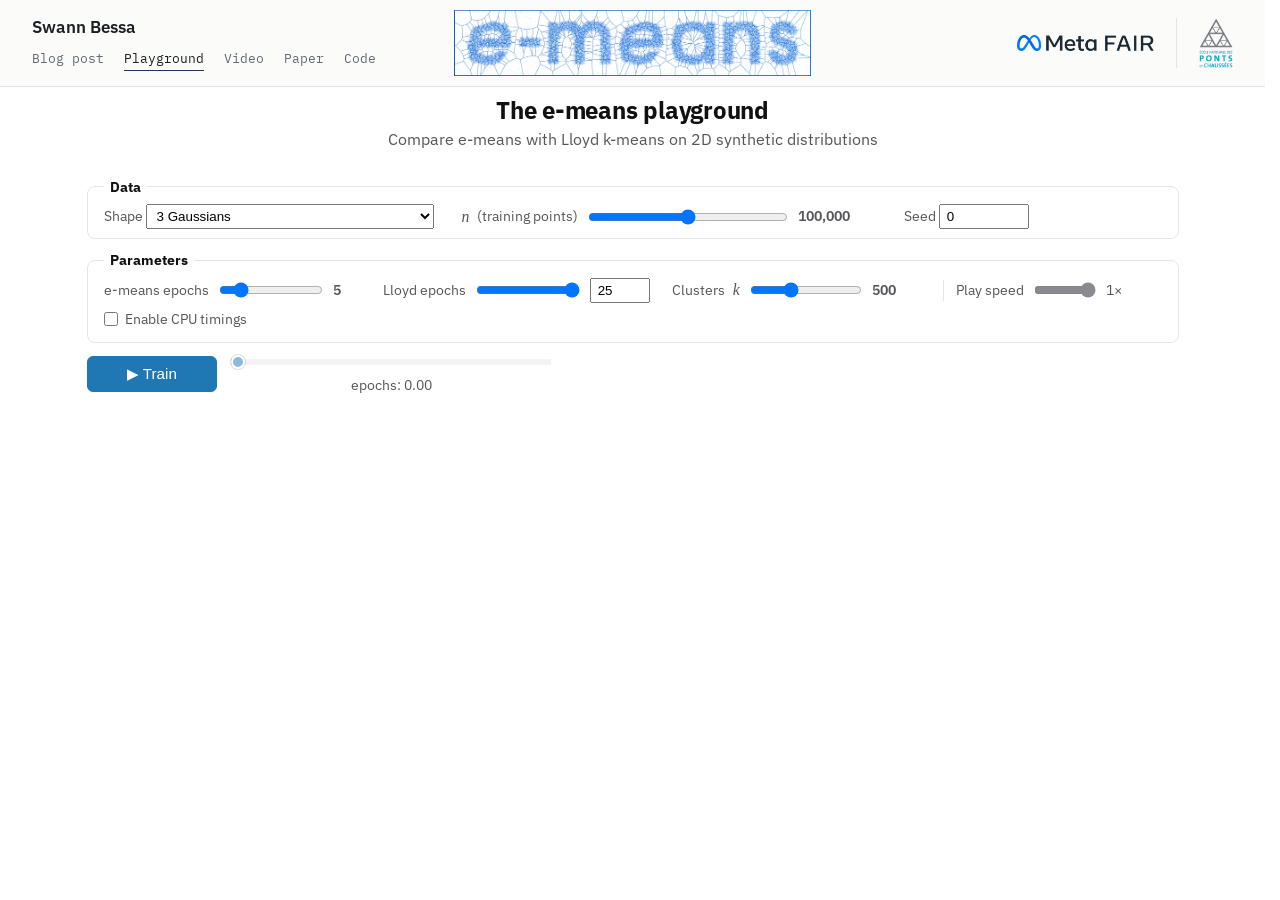
==== commit 4dcd578f: "Video tab (latest e-means video + kudos), playground kudos, [Coauthors] on the blog" ====
--- a/playground.html
+++ b/playground.html
@@ -128,6 +128,7 @@
 .footnote{font-size:0.78em; color:var(--ink-2); font-weight:normal; margin-top:18px;}
 /* the settings of the run and the notes, folded away: a quiet line with a chevron that turns when open */
 .more-info{margin-top:14px; font-size:0.88em; color:var(--ink-2);}
+.more-info + .more-info{margin-top:6px;}
 .more-info summary{display:inline-flex; align-items:center; gap:7px; cursor:pointer; list-style:none;
   padding:2px 0; user-select:none;}
 .more-info summary::-webkit-details-marker{display:none;}
@@ -488,6 +489,7 @@
       <nav class="em-nav">
         <a href="./">Blog post</a>
         <a href="playground.html" class="active">Playground</a>
+        <a href="video.html">Video</a>
         <details class="em-paper">
           <summary>Paper</summary>
           <div class="em-paper-pop">
@@ -652,6 +654,12 @@
 run may do at most 3 times the work of the default one (<i class="math">n</i> &times; <i class="math">k</i>
 &times; all epochs up to 4.5 billion), and training uses at most 4 threads. None of this changes the results.
 For bigger runs, use a computer.</p>
+</div>
+</details>
+<details class="more-info kudos" hidden>
+<summary><span class="chev" aria-hidden="true"></span>Kudos</summary>
+<div class="more-box">
+<p class="footnote">Thanks to <a href="https://github.com/theovincent" target="_blank" rel="noopener">Theo Vincent</a> for the idea of this 2D playground, and to <a href="https://hector.gr/" target="_blank" rel="noopener">Hector Garcia Rodriguez</a> and <a href="https://www.alphaxiv.org/@loic-cabannes" target="_blank" rel="noopener">Loic Cabannes</a> for their feedback.</p>
 </div>
 </details>
 
@@ -2863,7 +2871,8 @@
   slider.disabled = false;
   animRow.classList.remove("stale");
   animRow.style.display = "flex";
-  document.querySelector(".more-info").hidden = false;   // the additional info appears with the plots
+  // the additional info and the kudos appear with the plots
+  document.querySelectorAll(".more-info").forEach(e => { e.hidden = false; });
   resultBox.style.display = "flex";
   resultBox.innerHTML = '';
   // on a phone the plots start below the screen: bring the button, the slider and the plots into view
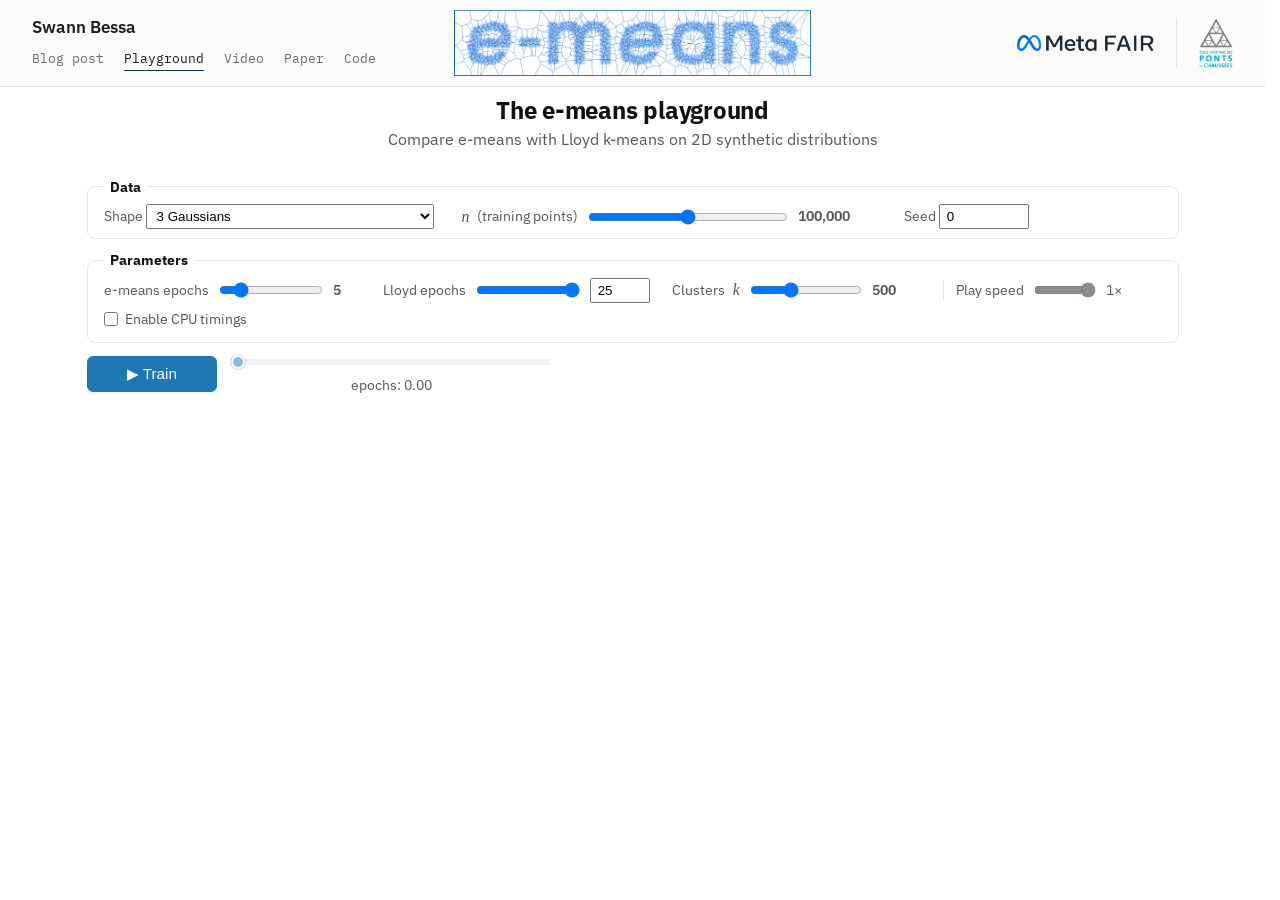
==== commit c027f3a0: "Mobile pass scaffolding: per-area override files linked last in each page" ====
--- a/playground.html
+++ b/playground.html
@@ -480,6 +480,10 @@
 <meta name="twitter:title" content="The e-means playground">
 <meta name="twitter:description" content="Compare e-means with Lloyd k-means on 2D synthetic distributions">
 <meta name="twitter:image" content="https://e-means.github.io/assets/emeans-wordmark.png">
+<link rel="stylesheet" href="assets/mobile-header.css">
+<link rel="stylesheet" href="assets/mobile-playground.css">
+<script defer src="assets/mobile-header.js"></script>
+<script defer src="assets/mobile-playground.js"></script>
 </head>
 <body>
 <header class="em-header">
--- a/assets/mobile-header.css
+++ b/assets/mobile-header.css
@@ -0,0 +1 @@
+/* mobile pass (2026-11-08): header overrides */
--- a/assets/mobile-playground.css
+++ b/assets/mobile-playground.css
@@ -0,0 +1 @@
+/* mobile pass (2026-11-08): playground overrides */
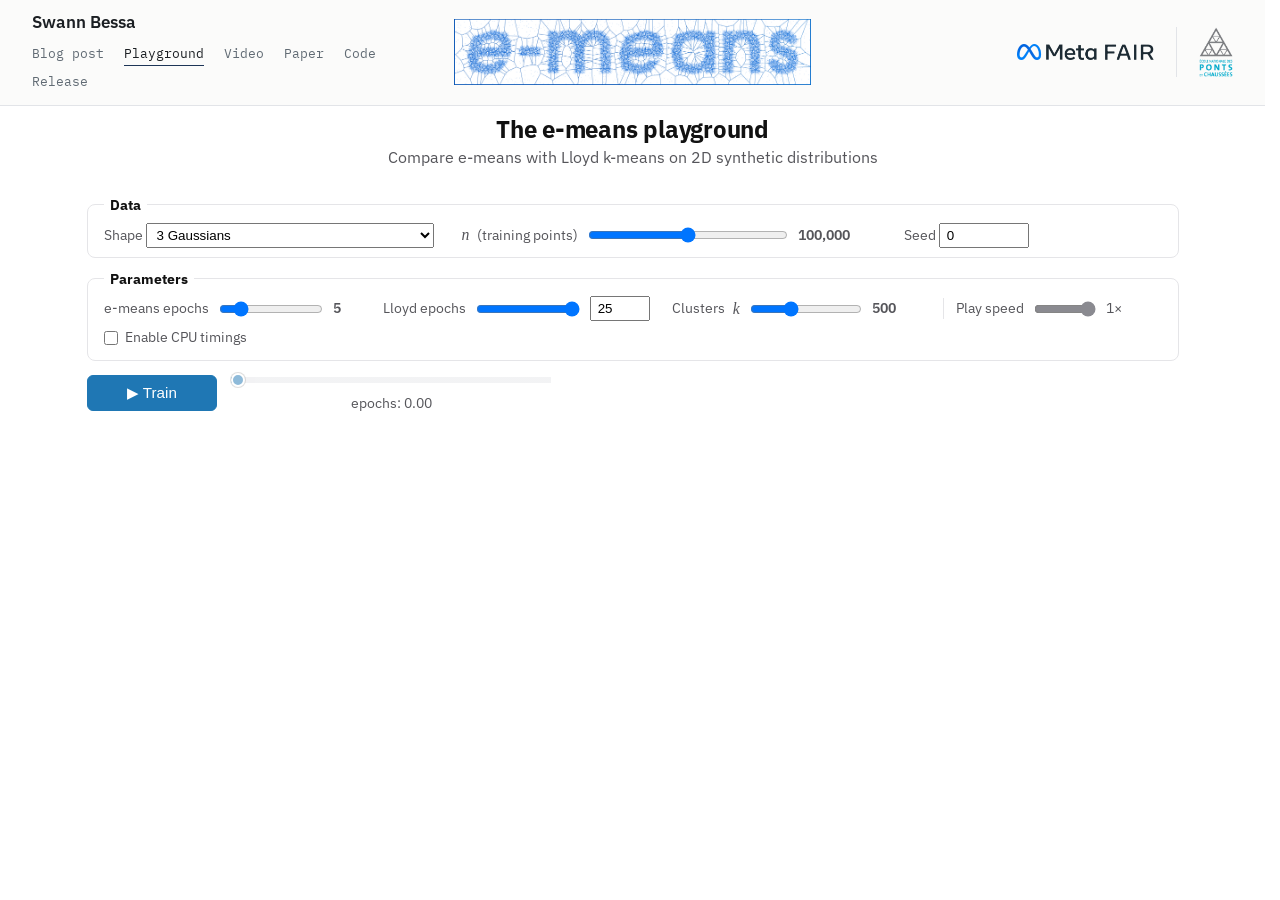
==== commit 61afe972: "Header: Release tab right of Code (the release post on X); menu items never break inside, so between" ====
--- a/playground.html
+++ b/playground.html
@@ -18,6 +18,9 @@
 .em-name{font-family:"IBM Plex Sans",-apple-system,"Segoe UI",sans-serif; font-weight:600; font-size:17px;
   color:#1b1f23; text-decoration:none;}
 .em-nav{font-family:"IBM Plex Mono",ui-monospace,Menlo,Consolas,monospace; font-size:13px; display:flex; gap:20px;}
+  /* menu items never break inside; if the menu is wider than its column, its last items move to a second row */
+  .em-nav{flex-wrap:wrap; row-gap:6px;}
+  .em-nav > a, .em-nav > details > summary{white-space:nowrap;}
 .em-nav a{color:#616b74; text-decoration:none; padding-bottom:2px; border-bottom:1px solid transparent;}
 .em-nav a:hover, .em-nav a.active{color:#1b1f23; border-bottom-color:#1d3557;}
 .em-paper{position:relative; display:inline-block;}
@@ -31,8 +34,12 @@
 .em-paper-arxiv{font-size:13px; color:#616b74; margin-bottom:10px;}
 .em-cite{font-family:"IBM Plex Mono",ui-monospace,Menlo,Consolas,monospace; font-size:12px;
   background:#f6f6f7; border:1px solid #e2e4e8; border-radius:6px; padding:10px 12px; margin:0 0 10px;
-  white-space:pre; overflow-x:auto; color:#1b1f23;}
+  white-space:pre-wrap; overflow-x:auto; color:#1b1f23;}
 .em-copy{font-size:12px; padding:5px 12px;}
+  .em-nav .em-paper-pop a.em-arxiv-link{color:#1f77b4; text-decoration:underline; text-underline-offset:2px; border-bottom:0;}
+  .em-arxiv-btn{margin-left:8px;}
+  .em-paper-pop .em-copy{font-family:inherit;}
+  @media (max-width:420px){.em-paper-pop .em-cite{font-size:11px;}}
 .em-mark{justify-self:center; display:block; line-height:0; background:#fff;
   border:none; transition:box-shadow 0.15s;}
 .em-mark:hover{box-shadow:0 2px 10px rgba(0,0,0,0.12);}
@@ -497,15 +504,17 @@
         <details class="em-paper">
           <summary>Paper</summary>
           <div class="em-paper-pop">
-            <div class="em-paper-arxiv">arXiv: link added on release (the paper is under review)</div>
-            <pre class="em-cite" id="emCite">@misc{emeans2026,
-  title  = {E-means: outperforming k-means (in one-tenth the epochs)},
-  author = {Bessa, Swann and Mazar&eacute;, Pierre-Emmanuel and Szilvasy, Gergely
-            and Touvron, Hugo and Picard, David and Douze, Matthijs
-            and J&eacute;gou, Herv&eacute;},
-  year   = {2026}
+            <div class="em-paper-arxiv">On arXiv: <a class="em-arxiv-link" href="https://arxiv.org/abs/2611.09501" target="_blank" rel="noopener">arxiv.org/abs/2611.09501</a></div>
+            <pre class="em-cite" id="emCite">@misc{bessa2026emeansoutperformingkmeansin,
+      title={e-means: outperforming k-means (in one-tenth the epochs)}, 
+      author={Swann Bessa and Pierre-Emmanuel Mazar&eacute; and Gergely Szilvasy and Hugo Touvron and David Picard and Matthijs Douze and Herv&eacute; J&eacute;gou},
+      year={2026},
+      eprint={2611.09501},
+      archivePrefix={arXiv},
+      primaryClass={cs.LG},
+      url={https://arxiv.org/abs/2611.09501}, 
 }</pre>
-            <button type="button" class="secondary em-copy" id="emCopy">Copy citation</button>
+            <button type="button" class="secondary em-copy" id="emCopy">Copy citation</button><button type="button" class="secondary em-copy em-arxiv-btn" onclick="window.open('https://arxiv.org/abs/2611.09501', '_blank', 'noopener')">Open on arXiv</button>
           </div>
         </details>
         <details class="em-paper em-code">
@@ -514,6 +523,7 @@
             e-means is available in faiss : <a class="em-code-link" href="https://github.com/facebookresearch/faiss/tree/main/contrib/e_means" target="_blank" rel="noopener">faiss/contrib/e_means</a>
           </div>
         </details>
+        <a href="https://x.com/swann_bessa/status/2120200714630594911" target="_blank" rel="noopener">Release</a>
       </nav>
     </div>
     <a class="em-mark" href="assets/emeans-wordmark.png?v=silk320" aria-label="Zoom into the e-means logo"><img src="assets/emeans-wordmark.png?v=silk320" alt="e-means"></a>
@@ -2278,7 +2288,7 @@
     + itersLloyd
     // and the two clocks: CPU time of training (see the note)
     + (secEma >= 0 && secLloyd >= 0 && secEma + secLloyd > 0 ? ", and " + timeClause(secEma, secLloyd) : "") + ".";
-  if (winTest !== winTrain) html += '<div class="tip">Try more epochs, or another seed, or slow EMA (see paper).</div>';
+  if (winTest !== winTrain) html += '<div class="tip">Try more epochs, or another seed, or slow EMA (see <a href="https://arxiv.org/abs/2611.09501" target="_blank" rel="noopener">paper</a>).</div>';
   else if (!winTest) html += '<div class="tip">Try more epochs or another seed.</div>';
   resultBox.innerHTML = "<div>" + html + "</div>";
 }
--- a/assets/mobile-header.css
+++ b/assets/mobile-header.css
@@ -1 +1,102 @@
-/* mobile pass (2026-11-08): header overrides */
+/* mobile pass (2026-11-08): header overrides.
+   The shared header (name, menu, Paper / Code pop-ups, e-means wordmark, partner logos) on all four
+   pages. Every rule that changes the look sits inside a media query a desktop window wider than
+   1180 px with a mouse does not match, so the desktop rendering is unchanged. */
+
+/* iOS Safari enlarges text on its own when a phone is turned sideways: keep the sizes we set */
+html{-webkit-text-size-adjust:100%; text-size-adjust:100%;}
+
+/* the zoom dialog's swipe strip (added by mobile-header.js) is invisible except on upright phones */
+.em-zoom .em-zoom-pan{display:contents;}
+.em-zoom .em-zoom-hint{display:none;}
+html.em-zoom-lock, html.em-zoom-lock body{overflow:hidden;}
+
+/* --- Below 940 px the Paper pop-up (680 px wide, anchored at its link) ran off the right edge of the
+   blog post. Open both pop-ups under the header, inside the screen, and let the citation wrap. The
+   other three pages already did this; the rule is repeated here so all four behave the same. --- */
+@media (max-width:940px){
+  .em-header .em-header-inner{position:relative;}
+  .em-header .em-paper{position:static;}
+  .em-header .em-paper-pop{left:16px; right:16px; width:auto; max-width:680px; top:calc(100% - 4px);
+    margin-top:0; box-sizing:border-box;}
+  .em-header .em-code-pop{left:auto;}
+  .em-header .em-cite{white-space:pre-wrap;}
+}
+@media (max-width:600px){
+  .em-header .em-paper-pop, .em-header .em-nav .em-code-pop{left:8px; right:8px;}
+}
+
+/* --- Narrow windows and touch screens: tap targets of at least 44 px. The links keep their look;
+   an invisible margin around each one takes the finger. --- */
+@media (max-width:1179px), (pointer:coarse){
+  .em-header .em-name, .em-header .em-nav a, .em-header .em-paper summary{position:relative;}
+  .em-header .em-name::after, .em-header .em-nav > a::after, .em-header .em-paper > summary::after{
+    content:""; position:absolute; left:-6px; right:-6px; top:-11px; bottom:-11px;}
+  .em-header .em-copy{min-height:44px; padding:0 16px; font-size:14px;}
+  .em-header .em-nav .em-code-pop a.em-code-link{display:inline-block; padding:12px 0;}
+  .em-header .em-paper summary{-webkit-tap-highlight-color:transparent;}
+  /* a menu item never breaks inside itself ("Blog / post" on two lines); the menu wraps instead */
+  .em-header .em-nav{flex-wrap:wrap;}
+  .em-header .em-nav > a, .em-header .em-paper > summary{white-space:nowrap;}
+}
+
+/* --- Phones held sideways: the one-row header gave the name and menu only a third of the width, so
+   the menu broke inside "Blog post". The menu column now takes what it needs, the wordmark is centred
+   in what is left. --- */
+@media (orientation:landscape) and (max-height:500px) and (min-width:601px) and (max-width:1139px) and (pointer:coarse){
+  .em-header .em-header-inner{grid-template-columns:auto minmax(130px, 1fr) auto; padding:6px 24px; gap:6px 20px;}
+  .em-header .em-mark{grid-column:auto; grid-row:auto; justify-self:center; width:100%; max-width:195px;}
+  .em-header .em-mark img{width:100%; height:auto;}
+  /* the blog switched to this one-row header only from 700 px; small phones (667 px) got a header
+     that filled more than half the screen */
+  .em-header .em-left{justify-self:start; gap:0 20px;}
+  .em-header .em-nav{gap:4px 16px;}
+  .em-header .em-logos{justify-self:end; gap:14px;}
+  .em-header .em-logos > span + span{padding-left:14px;}
+  .em-header .em-logos .logo-fair{height:12px;}
+  .em-header .em-logos .logo-enpc{height:34px;}
+}
+/* the smallest phones sideways (667 px): a little tighter, so the menu stays on one line */
+@media (orientation:landscape) and (max-height:500px) and (min-width:601px) and (max-width:719px) and (pointer:coarse){
+  .em-header .em-header-inner{padding:6px 16px; gap:6px 14px;}
+  .em-header .em-nav{gap:4px 12px;}
+  .em-header .em-logos{gap:10px;}
+  .em-header .em-logos > span + span{padding-left:10px;}
+  .em-header .em-logos .logo-fair{height:11px;}
+  .em-header .em-logos .logo-enpc{height:30px;}
+}
+
+/* --- Upright phones: the menu may need two lines. On the blog it was one unbreakable line that pushed
+   the page 18 px wider than a 320 px screen and cut off the right end of the wordmark. --- */
+@media (max-width:600px){
+  .em-header .em-nav{flex-wrap:wrap; row-gap:6px;}
+  .em-header .em-left{min-width:0; max-width:100%;}
+  .em-header .em-mark{max-width:100%;}
+}
+/* the five items do not fit on one line below 360 px: break them three and two rather than leaving
+   "Code" alone on the second line */
+@media (max-width:359px){
+  .em-header .em-nav{max-width:236px; row-gap:14px;}
+  .em-header .em-left{justify-content:center;}
+  /* the blog centres its header, so its two menu lines are centred too */
+  .em-header .em-nav:has(> a.active[href="./"]){justify-content:center;}
+}
+
+/* --- Touch screens have no hover: drop the "Click to zoom" label that would stick after a tap --- */
+@media (hover:none){
+  .em-header .em-mark::after{content:none;}
+}
+
+/* --- The zoomed wordmark on an upright phone. It is 5.4 times wider than tall, so fitting it to the
+   screen width made it SMALLER than in the header (301 px against 340 px at 320 px). Show it large
+   instead, in a strip that pans sideways with a swipe, starting at the middle. --- */
+@media (max-width:600px) and (orientation:portrait){
+  .em-zoom.open{padding:24px 0; gap:12px;}
+  .em-zoom .em-zoom-pan{display:block; width:100%; overflow-x:auto; overflow-y:hidden;
+    overscroll-behavior:contain; -webkit-overflow-scrolling:touch; scrollbar-width:thin;}
+  .em-zoom .em-zoom-pan img{display:block; max-width:none; max-height:none;
+    height:min(170px, 32vh); width:auto; margin:0 auto;}
+  .em-zoom figcaption{padding:0 16px; text-align:center; font-size:15px;}
+  .em-zoom .em-zoom-hint{display:block; padding:0 16px; text-align:center;
+    font:13px/1.4 "IBM Plex Sans",-apple-system,sans-serif; color:#616b74;}
+}
--- a/assets/mobile-playground.css
+++ b/assets/mobile-playground.css
@@ -1 +1,47 @@
 /* mobile pass (2026-11-08): playground overrides */
+/* Every rule sits inside a query a desktop window (fine pointer, wider than 600 px) does not match,
+   so the desktop look is unchanged. */
+
+/* --- Finger-sized targets for the last few controls the page leaves small: the two folding lines
+   ("additional info", "Kudos") and the three key entries under the plots, whose tap shows a gloss.
+   Width-based as well as pointer-based, so a phone browser that reports a fine pointer
+   (or "request desktop site") still gets them. --- */
+@media (pointer: coarse), (max-width: 600px){
+  .more-info summary{min-height:44px; padding:0;}
+  .more-info + .more-info{margin-top:0;}
+  /* an invisible margin around each key entry takes the finger; the look does not change */
+  .panel-key [data-tip]::before{content:""; position:absolute; left:-4px; right:-4px; top:-12px; bottom:-12px;}
+  /* a tap on a key entry must not flash the grey iOS highlight over the plots */
+  .panel-key [data-tip], .more-info summary, #startBtn, .checkopt{-webkit-tap-highlight-color:transparent;}
+  /* double-tap zoom off on the controls, so two quick taps on Train or a slider do not zoom the page
+     (pinch-zoom stays available) */
+  .wide button, .wide input, .wide select, .wide label, .wide summary, .panel-key{touch-action:manipulation;}
+}
+
+/* --- Narrow windows get the touch sizes the page gives touch screens, whatever pointer the browser reports --- */
+@media (max-width: 600px){
+  select, input[type=number]{font-size:16px; min-height:44px;}
+  #startBtn{min-height:44px;}
+  fieldset input[type=range]{height:44px;}
+  .checkopt{min-height:44px; gap:10px;}
+  .checkopt input{width:20px; height:20px;}
+  .slider-col input[type=range]{height:44px;}
+}
+
+/* --- Phones held sideways: "Play speed" stretched across the whole line, with its divider hanging on the
+   left. It keeps the width of the other sliders and sits after them like on a computer. --- */
+@media (orientation: landscape) and (min-width: 601px) and (max-height: 500px) and (pointer: coarse){
+  .row > label.speedslider{flex:0 1 auto;}
+  .speedslider #playSpeed{flex:0 0 90px; width:90px;}
+  /* it can start a line there, so no divider on its left */
+  .row > label.speedslider{padding-left:0; border-left:0;}
+}
+
+/* the copy of a refused-setting error, right under the Train button (see mobile-playground.js); shown on the
+   layouts where the status line is far below the button, hidden everywhere else */
+.mpg-err{display:none;}
+@media (max-width: 600px), (orientation: landscape) and (min-width: 601px) and (max-height: 500px) and (pointer: coarse){
+  .mpg-err:not(:empty){display:block; margin:6px 0 2px; padding:8px 10px; border:1px solid rgba(214,39,40,0.35);
+    border-radius:6px; background:#fff5f5; color:var(--emared); font-size:0.88em; font-weight:600;
+    line-height:1.4; white-space:pre-wrap;}
+}
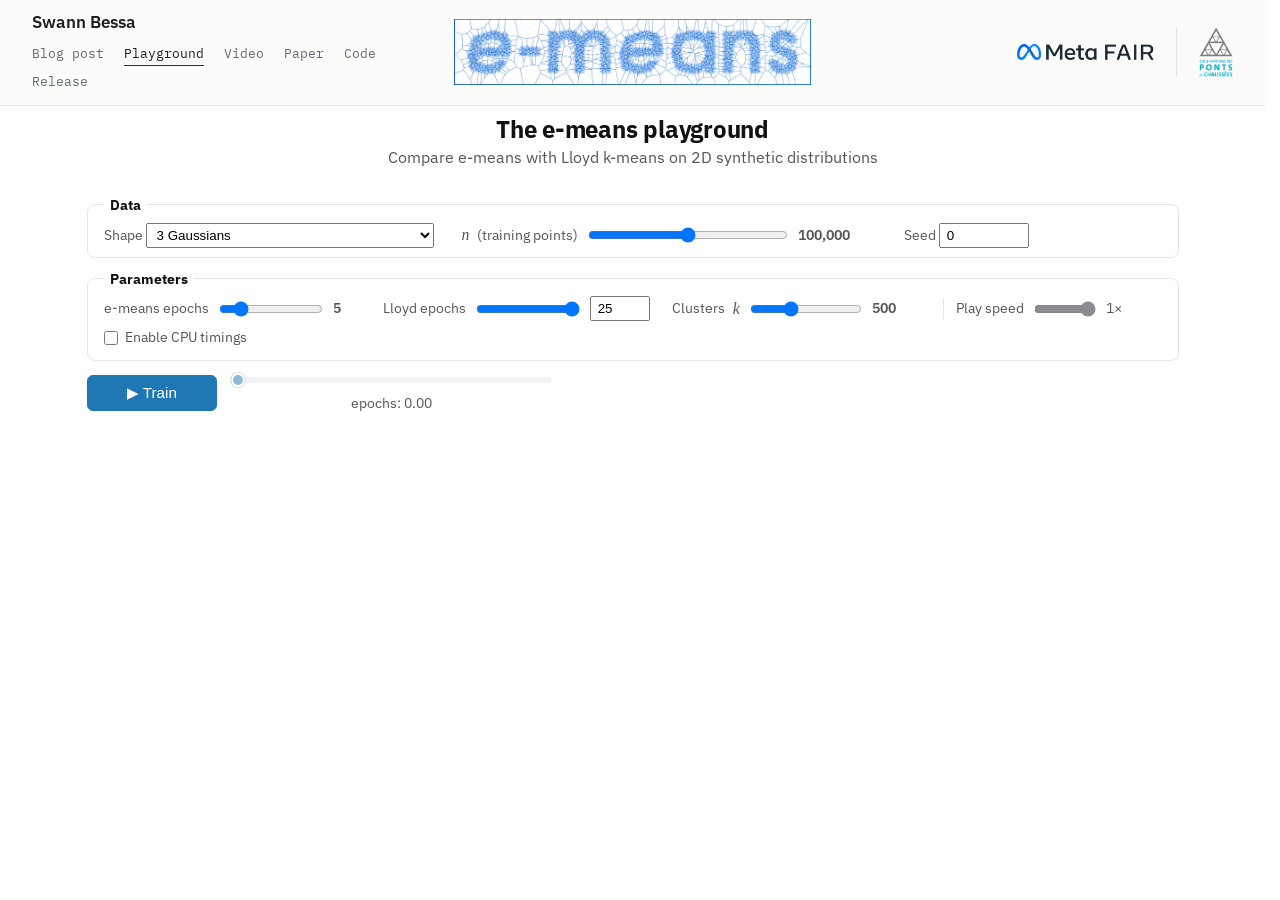
==== commit caf0ba34: "MIT License for the site's JavaScript (Copyright Meta Platforms, Inc. and affiliates, like faiss): L" ====
--- a/playground.html
+++ b/playground.html
@@ -491,6 +491,7 @@
 <link rel="stylesheet" href="assets/mobile-playground.css">
 <script defer src="assets/mobile-header.js"></script>
 <script defer src="assets/mobile-playground.js"></script>
+<script>/*! JavaScript on this page: MIT License, Copyright (c) Meta Platforms, Inc. and affiliates. See https://github.com/e-means/e-means.github.io/blob/main/LICENSE */</script>
 </head>
 <body>
 <header class="em-header">
